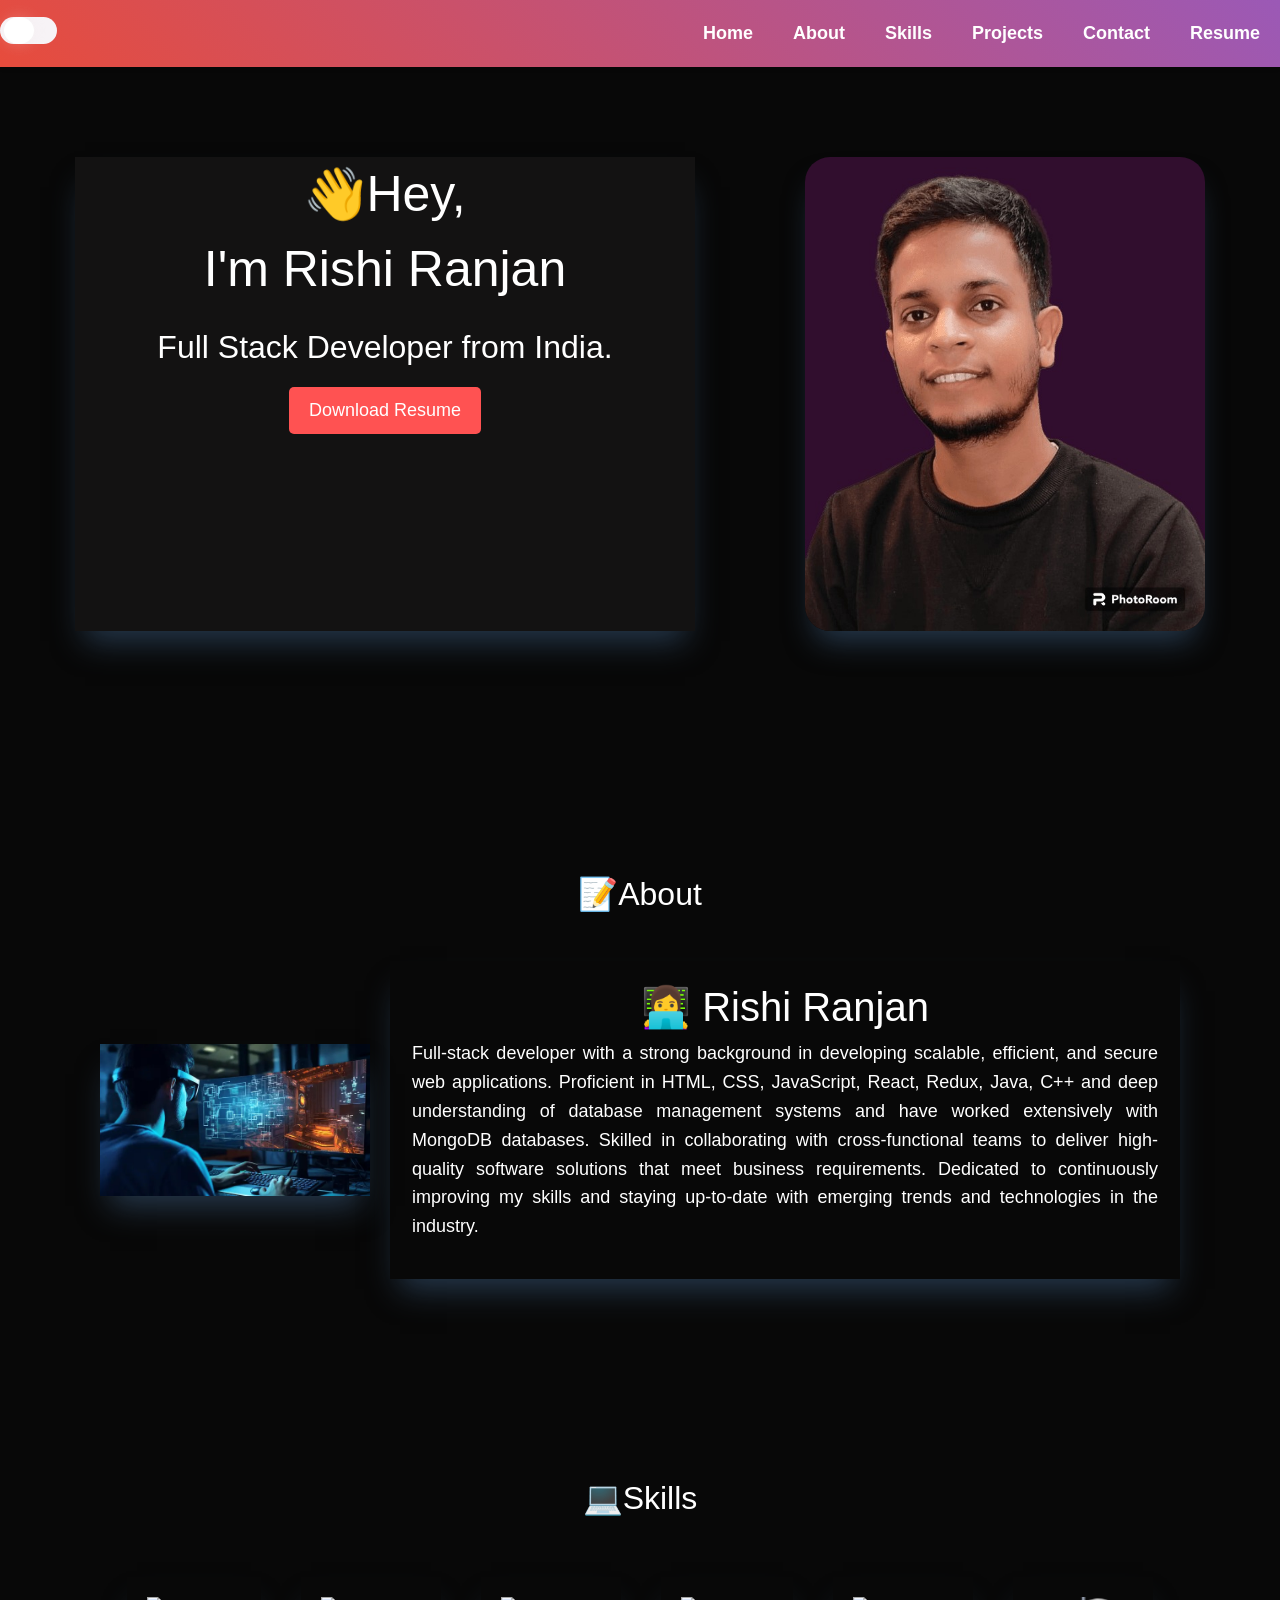
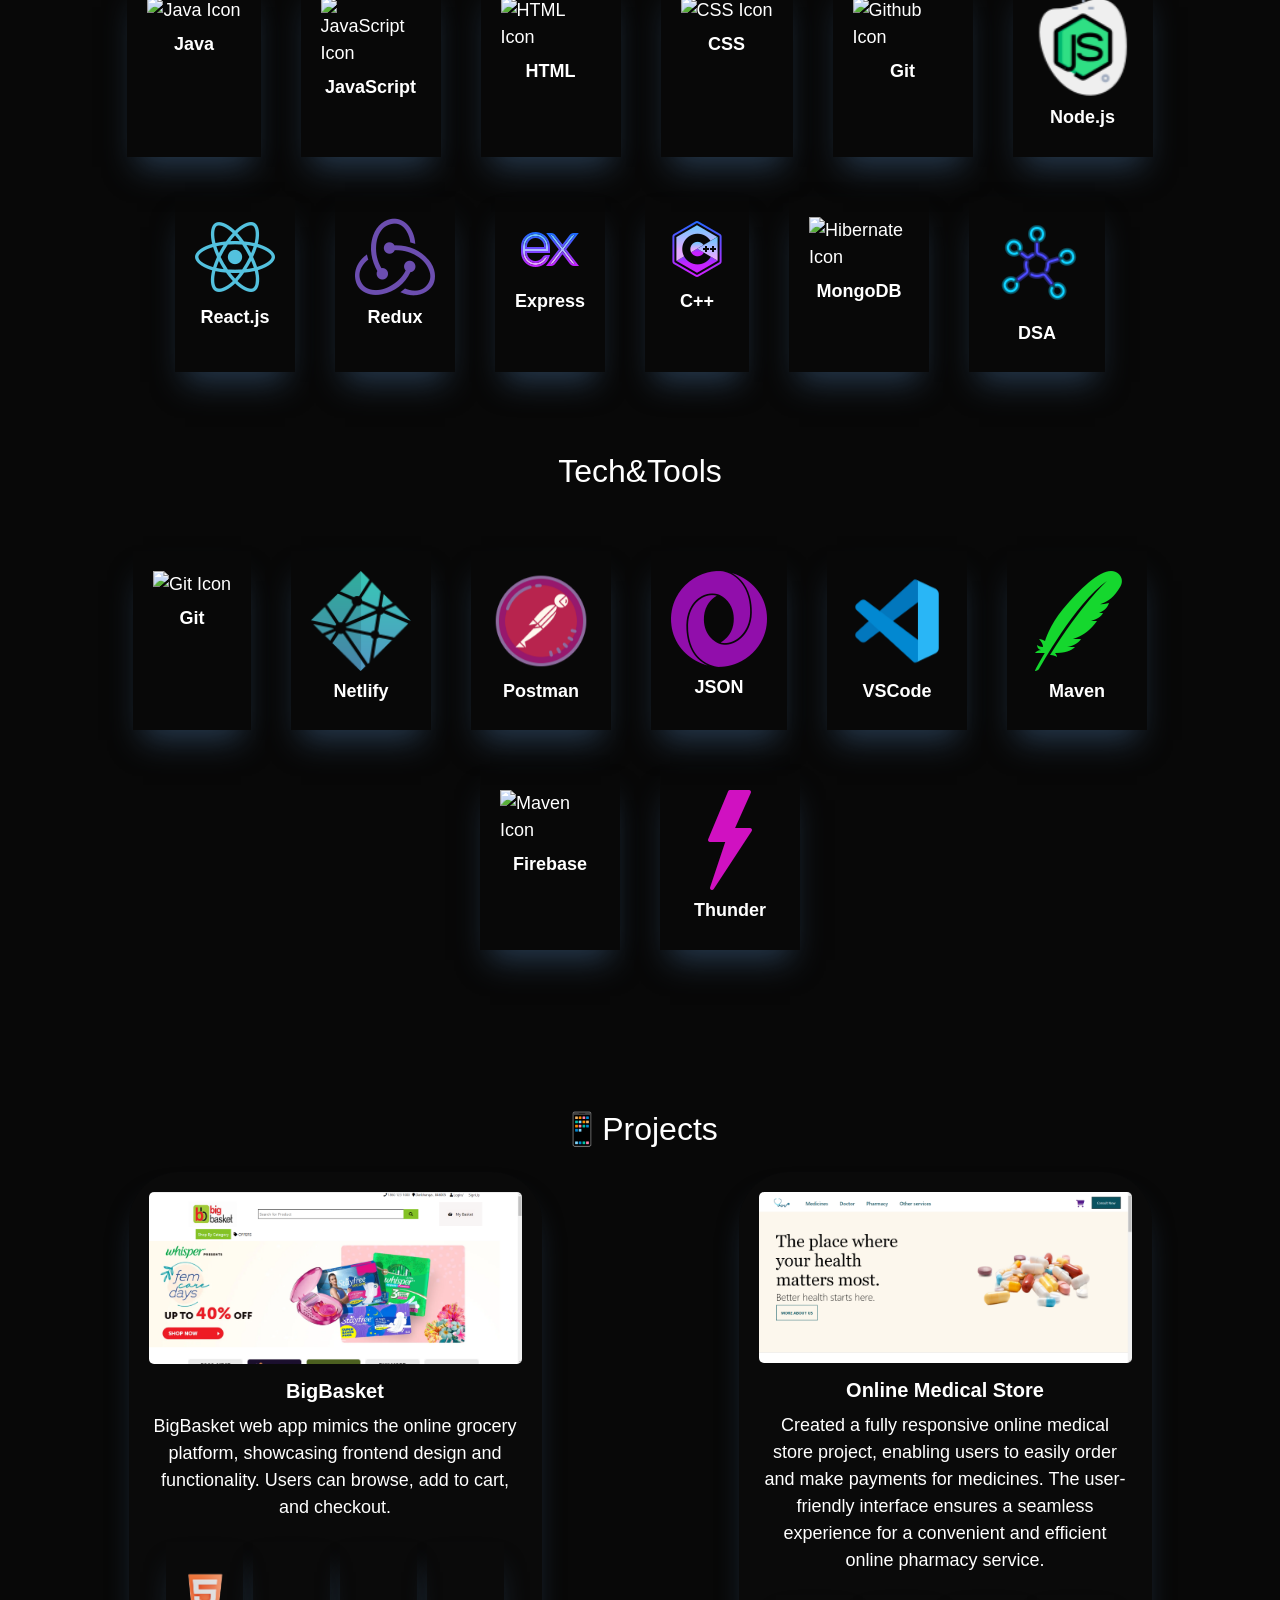
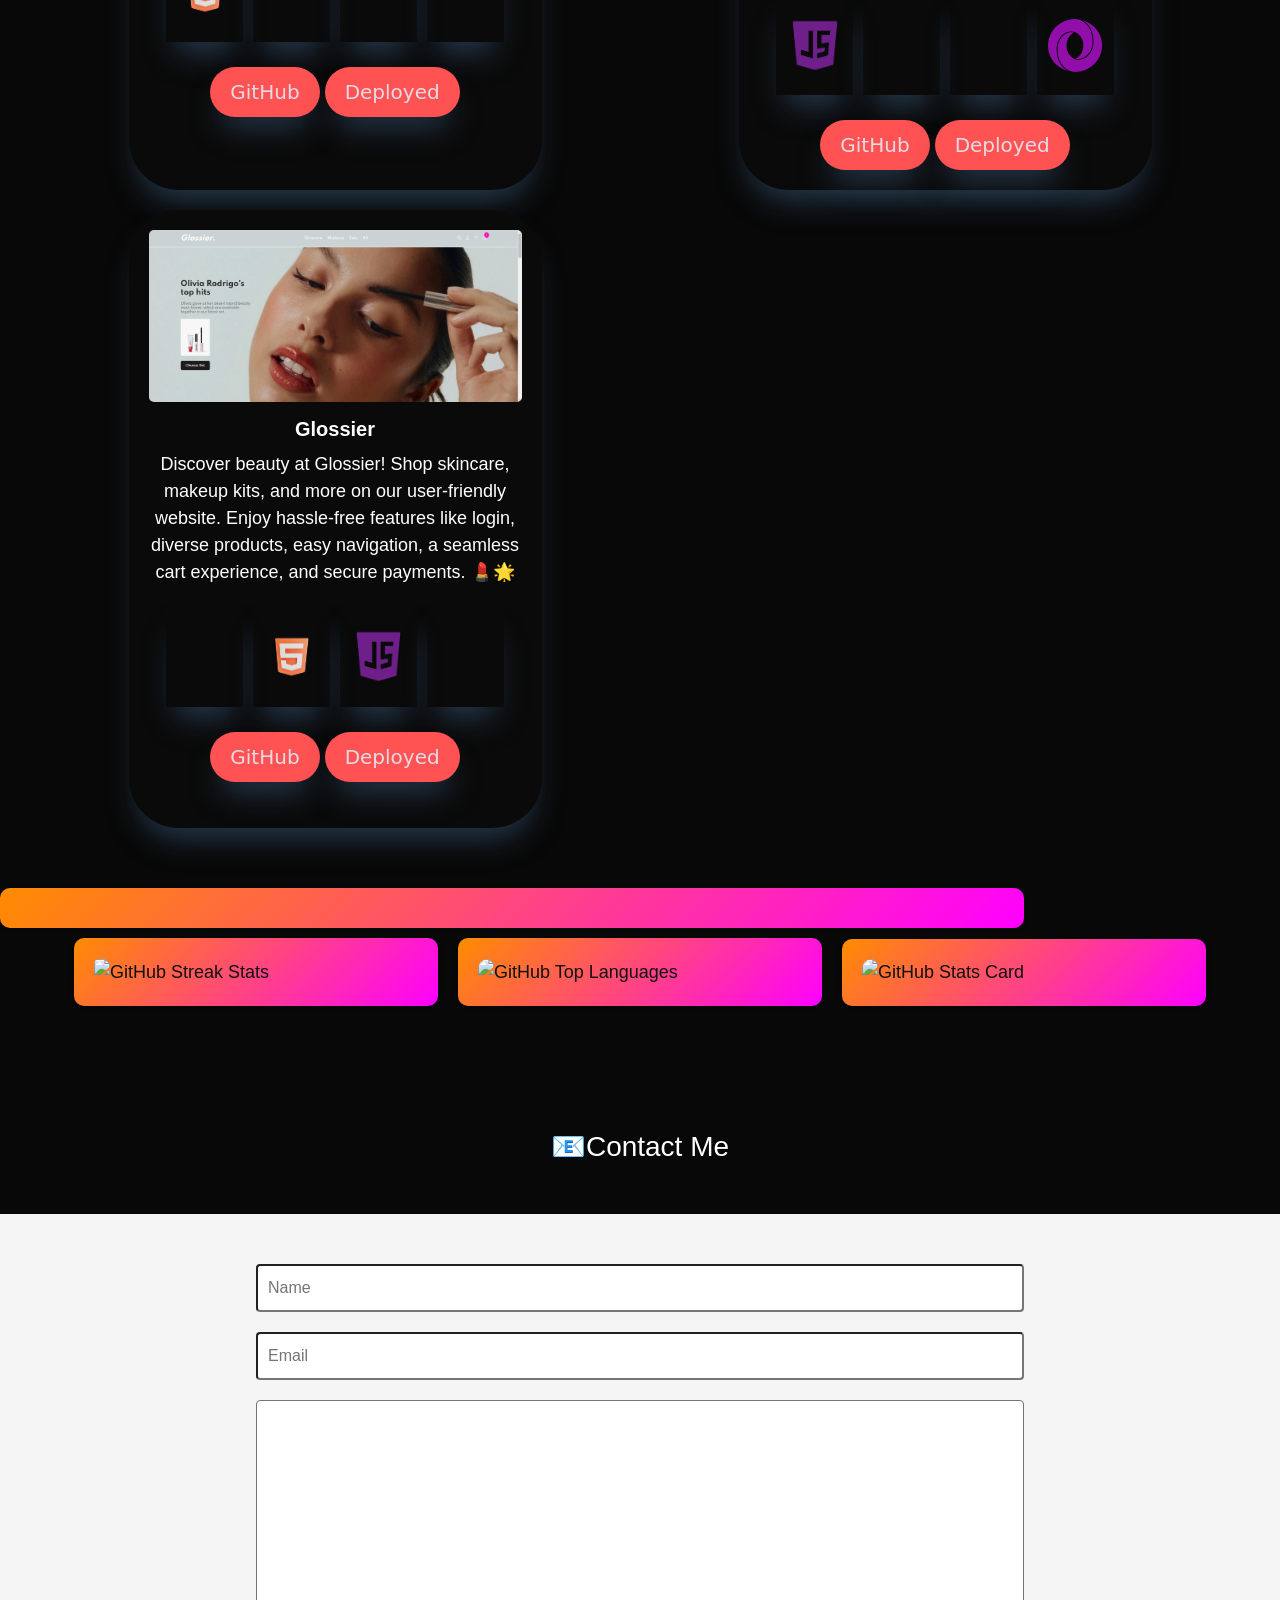
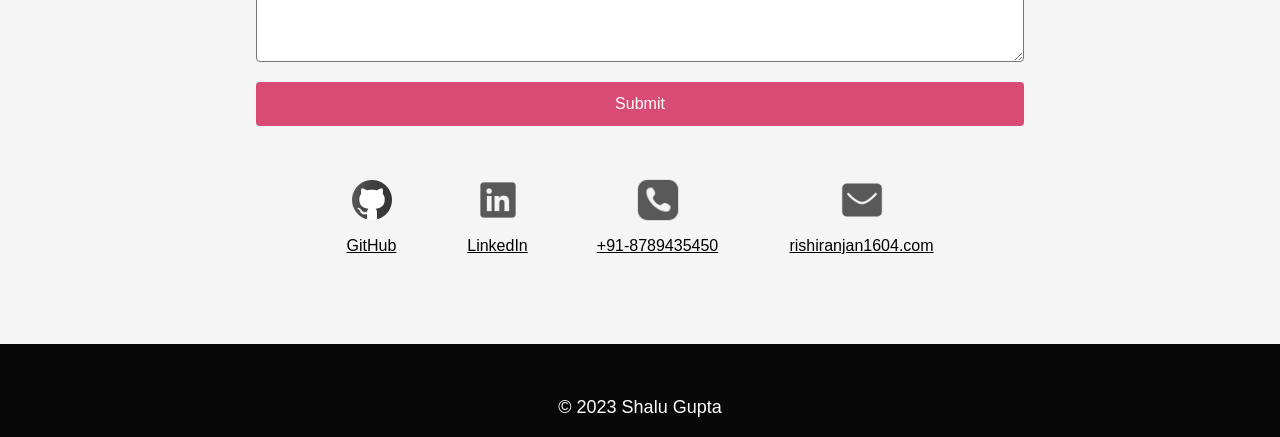
==== index.html @ ee9346d9 "portfolio" ====
<!DOCTYPE html>
<html lang="en">

<head>
    <meta charset="UTF-8">
    <meta http-equiv="X-UA-Compatible" content="IE=edge">
    <meta name="viewport" content="width=device-width, initial-scale=1.0">
    <title>Portfolio</title>
    <link rel="stylesheet" href="https://maxcdn.bootstrapcdn.com/bootstrap/4.5.2/css/bootstrap.min.css">
    <link rel="stylesheet" href="https://cdn.jsdelivr.net/npm/bootstrap@5.7.0/dist/css/bootstrap.min.css">
    <link rel="stylesheet" href="https://cdnjs.cloudflare.com/ajax/libs/font-awesome/5.15.4/css/all.min.css">
    <!-- <script src="https://cdnjs.cloudflare.com/ajax/libs/prefixfree/1.0.7/prefixfree.min.js"></script> -->
    <!-- <script src="https://unpkg.com/github-calendar@latest/dist/github-calendar.min.js"></script> -->
    <script src="https://cdn.jsdelivr.net/npm/github-calendar@1.1.0/dist/github-calendar.min.js"></script>

    <link rel="stylesheet" href="https://unpkg.com/github-calendar@latest/dist/github-calendar-responsive.css" />


    <!-- <link rel="stylesheet" href="Style.css/index.css"> -->
    <link rel="stylesheet" href="index.css">
    <script src="https://kit.fontawesome.com/a076d05399.js"></script>

</head>

<body>

    <nav id="nav-menu" class="navbar navbar-expand-md navbar-light bg-light">

        
        <!-- <label id="switch" class="switch">
            <input type="checkbox" id="theme-toggle-btn">
            <span class="slider round"></span>
        </label> -->


        <!-- Theme Toggle Switch -->
        <label id="switch" class="switch">
            <input type="checkbox" id="theme-toggle-btn" checked>
            <span class="slider round"></span>
          </label>
          


        <!-- Navbar Toggler Button -->
        <button class="navbar-toggler" type="button" data-toggle="collapse" data-target="#navbarNav"
            aria-controls="navbarNav" aria-expanded="false" aria-label="Toggle navigation">
            <span class="navbar-toggler-icon"></span>
        </button>

        <!-- Navbar Content -->
        <div class="collapse navbar-collapse" id="navbarNav">
            <ul class="navbar-nav ml-auto">
                <li class="nav-item"><a class="nav-link home" href="#home">Home</a></li>
                <li class="nav-item"><a class="nav-link about" href="#about">About</a></li>
                <li class="nav-item"><a class="nav-link skills" href="#skills">Skills</a></li>
                <li class="nav-item"><a class="nav-link projects" href="#projects">Projects</a></li>
                <li class="nav-item"><a class="nav-link contact" href="#contact">Contact</a></li>
                <li class="nav-item"><a class="nav-link resume" id="resume-button-1" href="RISHI RANJAN-pw13_044-Full Stack Web Developer (4).pdf"
                        download target="_blank"
                        onclick="setTimeout(function(){ window.open('https://drive.google.com/file/d/1Co4FUGlDZn9dMIHJ8FGcAf7glCRFVw7c/view?usp=sharing'); }, 100);">Resume</a>
                </li>

            </ul>
        </div>
    </nav>

    <!-- Include the jQuery and Bootstrap JavaScript files -->
    <script src="https://code.jquery.com/jquery-3.6.0.min.js"></script>
    <script src="https://maxcdn.bootstrapcdn.com/bootstrap/4.5.2/js/bootstrap.min.js"></script>
    <script src="https://cdn.jsdelivr.net/npm/bootstrap@5.7.0/dist/js/bootstrap.bundle.min.js"></script>




    <!-- ================================== Home Section ======================================= -->

    <section class="home section" id="home">

        <div class="homediv">
            <div class="user-detail">
                <!-- User Details -->
                <p id="user-detail-name">👋Hey, <br>
                    I'm Rishi Ranjan</p>
                <p id="user-detail-in">Full Stack Developer from India.</p>
                <!-- Download Resume Button -->
                <a id="resume-button-2" href="RISHI RANJAN-pw13_044-Full Stack Web Developer (4).pdf" download target="_blank"
                    onclick="setTimeout(function(){ window.open('https://drive.google.com/file/d/1Co4FUGlDZn9dMIHJ8FGcAf7glCRFVw7c/view?usp=sharing'); }, 100);">Download
                    Resume</a>
            </div>
            <!-- User Image -->
            <div class="image-container">
                <img class="home-img" src="Images/RishiPic.jpg" alt="">
            </div>
        </div>

    </section>


    <!-- ================================== About Section ================================= -->

    <section id="about" class="about section">
        <!-- About Section Heading  added -->
        <h2>📝About</h2>
        <div class="aboutdiv">
            <div class="aboutimg">
                <!-- About Image -->
                <img src="./Images/devloperImg.jpg" alt="">
            </div>

            <div class="about_intro">
                <!-- About Introduction -->
                <h1 id="myText">😊 Know Me</h1>
                <p id="user-detail-intro">
                    Full-stack developer with a strong background in developing scalable, efficient, and secure web
                    applications. Proficient in  HTML, CSS, JavaScript, React, Redux, Java, C++  and deep understanding of
                    database management systems and have worked extensively with MongoDB  databases. Skilled in
                    collaborating with cross-functional teams to deliver high-quality software solutions that meet
                    business
                    requirements. Dedicated to continuously improving my skills and staying up-to-date with emerging
                    trends and
                    technologies in the industry.
                </p>
            </div>
        </div>
    </section>

    <script>
        // Get the element that displays the changing text
        var textElement = document.getElementById("myText");
        // Define an array of texts to cycle through
        var texts = [
            "👩‍💻 Rishi Ranjan",
            "📣Communicator",
            "☕ Full-Stack Developer",
            // Add more texts here
        ];
        var index = 0;
        // Function to change the text
        function changeText() {
            textElement.textContent = texts[index];
            index = (index + 1) % texts.length; // Cycle through the texts
        }
        // Call the changeText function at a set interval to change the text periodically
        setInterval(changeText, 1500);
    </script>


    <!-- ================================== Skill Section ================================= -->

    <section id="skills">

        <!-- Skills Section Heading -->
        <h2>💻Skills</h2>
        <div class="icon-img">

            <!-- Java Skill Card -->
            <div class="skills-card">
                <img class="skills-card-img" src="https://cdn.iconscout.com/icon/free/png-256/java-43-569305.png"
                    alt="Java Icon">
                <h3 class="skills-card-name">Java</h3>
            </div>

            <!-- JavaScript Skill Card -->
            <div class="skills-card">
                <img class="skills-card-img"
                    src="https://cdn.iconscout.com/icon/free/png-256/javascript-2038874-1720087.png"
                    alt="JavaScript Icon">
                <h3 class="skills-card-name">JavaScript</h3>
            </div>

            <!-- HTML Skill Card -->
            <div class="skills-card">
                <img class="skills-card-img" src="https://cdn.iconscout.com/icon/free/png-256/html5-40-1175193.png"
                    alt="HTML Icon">
                <h3 class="skills-card-name">HTML</h3>
            </div>

            <!-- CSS Skill Card -->
            <div class="skills-card">
                <img class="skills-card-img" src="https://cdn.iconscout.com/icon/free/png-256/css3-9-1175237.png"
                    alt="CSS Icon">
                <h3 class="skills-card-name">CSS</h3>
            </div>

            <!-- git Skill Card -->
            <div class="skills-card">
                <img class="skills-card-img" style="width: 300px;" src="Images/gitll.png" alt="Github Icon">
                <h3 class="skills-card-name">Git</h3>
            </div>

            <!-- Node.jsSkill Card -->
            <div class="skills-card">
                <img class="skills-card-img" style="width: 200px;" src="Images/nodel.png"
                    alt="Node.js Icon">
                <h3 class="skills-card-name">Node.js</h3>
            </div>

            <!-- React Skill Card -->
            <div class="skills-card">
                <img class="skills-card-img" src="Images/reactl.png" alt="react Icon">
                <h3 class="skills-card-name">React.js</h3>
            </div>

             <!-- redux Skill Card -->
             <div class="skills-card">
                <img class="skills-card-img" src="Images/reduxl.png" alt="Redux Icon">
                <h3 class="skills-card-name">Redux</h3>
            </div>

             <!-- Express Skill Card -->
             <div class="skills-card">
                <img class="skills-card-img" src="Images/expressl.png" alt="Express Icon">
                <h3 class="skills-card-name">Express</h3>
            </div>

             <!-- c+C Skill Card -->
             <div class="skills-card">
                <img class="skills-card-img" src="Images/c++ll.png" alt="Hibernate Icon">
                <h3 class="skills-card-name">C++</h3>
            </div>

            <!-- Hibernate Skill Card -->
            <div class="skills-card">
                <img class="skills-card-img" src="Images\icons8-mongodb-240.png" alt="Hibernate Icon">
                <h3 class="skills-card-name">MongoDB</h3>
            </div>

            <!-- DSA (Data Structures and Algorithms) Skill Card -->
            <div class="skills-card">
                <img class="skills-card-img" src="Images\icons8-mind-map-128.png" alt="DSA Icon">
                <h3 class="skills-card-name">DSA</h3>
            </div>
        </div>

        <!-- ========== Tools ========= -->

        <h2>Tech&Tools</h2>
        <div class="icon-img">

            <!-- Git Skill Card -->
            <div class="skills-card">
                <img class="skills-card-img" src="https://cdn.iconscout.com/icon/free/png-256/git-225996.png"
                    alt="Git Icon">
                <h3 class="skills-card-name">Git</h3>
            </div>

            <!-- Netlify Skill Card -->
            <div class="skills-card">
                <img class="skills-card-img" style="width: 200px;" src="Images\netlify.png" alt="Netlify Icon">
                <h3 class="skills-card-name">Netlify</h3>
            </div>

            <!-- Postman Skill Card -->
            <div class="skills-card">
                <img class="skills-card-img" src="Images\icons8-postman-api-256.png" alt="Postman Icon">
                <h3 class="skills-card-name">Postman</h3>
            </div>

            <!-- JSON Skill Card -->
            <div class="skills-card">
                <img class="skills-card-img" src="Images\json.png" alt="JSON Icon">
                <h3 class="skills-card-name">JSON</h3>
            </div>

            <!-- Visual Studio Code Skill Card -->
            <div class="skills-card">
                <img class="skills-card-img" src="Images\icons8-visual-studio-code-2019-480.png" alt="VSCode Icon">
                <h3 class="skills-card-name">VSCode</h3>
            </div>

           

            <!-- Maven Skill Card -->
            <div class="skills-card">
                <img class="skills-card-img" src="Images\icons8-maven-ios-100.png" alt="Maven Icon">
                <h3 class="skills-card-name">Maven</h3>
            </div>

             <!-- Maven Skill Card -->
             <div class="skills-card">
                <img class="skills-card-img" src="Images\icons8-firebase-240.png" alt="Maven Icon">
                <h3 class="skills-card-name">Firebase</h3>
            </div>

             <!-- Maven Skill Card -->
             <div class="skills-card">
                <img class="skills-card-img" src="Images\icons8-thunder-100.png" alt="Maven Icon">
                <h3 class="skills-card-name">Thunder</h3>
            </div>

             <!-- Maven Skill Card -->
             <!-- <div class="skills-card">
                <img class="skills-card-img" src="Images\icons8-railway-100.png" alt="Maven Icon">
                <h3 class="skills-card-name">Railway</h3>
            </div> -->
        </div>

    </section>




    <!-- ================================== Project Section ====================================== -->




    <section id="projects">
        <h2>📱Projects</h2>
        <div class="project-div">
            <div class="project-card">
                <img class="project-img" src="Images/bigbasketpic.png" alt="Project 1 image">
                <h3 class="project-title">BigBasket</h3>
                <p class="project-description">BigBasket web app mimics the online grocery platform, showcasing frontend design and functionality. Users can browse, add to cart, and checkout. </p>
                <div class="project-tech-stack">
                    <div class="techstack">
                        <img src="Images/html.png" alt="">

                    </div>
                    <div class="techstack">
                        <img src="https://cdn.iconscout.com/icon/free/png-256/css3-9-1175237.png" alt="">

                    </div>
                    <div class="techstack">
                        <img src="https://cdn.iconscout.com/icon/free/png-256/javascript-2038874-1720087.png" alt="">

                    </div>
                    <div class="techstack">
                        <img src="Images/gitll.png" alt="">

                    </div>
                </div>
                <a class="project-github-link"
                    href="https://github.com/Imesunny/Big_Basket_Platform-Collab"
                    target="_blank">
                    <button class="button-33" role="button">GitHub</button>
                </a>

                <a class="project-deployed-link" href="https://64e7ae187eb6d30b420f1d46--lucky-cupcake-e72a9a.netlify.app/" target="_blank">
                    <button class="button-33" role="button">Deployed</button>
                </a>

            </div>


            <div class="project-card">
                <img class="project-img" src="Images/medical.png" alt="Project 2 image">
                <h3 class="project-title">Online Medical Store</h3>
                <p class="project-description">
                    Created a fully responsive online medical store project, enabling users to easily order and make payments for medicines. The user-friendly interface ensures a seamless experience for a convenient and efficient online pharmacy service.</p>

                <div class="project-tech-stack">
                    <div class="techstack">
                        <img src="Images\icons8-javascript-250.png" alt="">

                    </div>
                    <div class="techstack">
                        <img src="https://cdn.iconscout.com/icon/free/png-256/html5-40-1175193.png" alt="">

                    </div>
                    <div class="techstack">
                        <img src="https://cdn.iconscout.com/icon/free/png-256/css3-9-1175237.png" alt="">

                    </div>
                    <div class="techstack">
                        <img src="Images/json.png" alt="">

                    </div>
                </div>

                <a class="project-github-link" href="https://github.com/satyam46020/joyful-ring-9720"
                    target="_blank"><button class="button-33" role="button">GitHub</button>
                </a>
                <a class="project-deployed-link" href="https://653654a73f8e7f009d227893--bespoke-raindrop-bfcf0e.netlify.app/"
                    target="_blank"><button class="button-33" role="button">Deployed</button></a>

            </div>

            <div class="project-card">
                <img class="project-img" 
                    src="Images/golciers.png"
                    alt="Project 1 image">
                <h3 class="project-title">Glossier</h3>
                <p class="project-description">Discover beauty at Glossier! Shop skincare, makeup kits, and more on our user-friendly website. Enjoy hassle-free features like login, diverse products, easy navigation, a seamless cart experience, and secure payments. 💄🌟</p>


                <div class="project-tech-stack">
                    <div class="techstack">
                        <img src="https://cdn.iconscout.com/icon/free/png-256/html5-40-1175193.png" alt="">

                    </div>
                    <div class="techstack">
                        <img src="Images/html.png" alt="">

                    </div>
                    <div class="techstack">
                        <img src="Images/icons8-javascript-250.png" alt="">

                    </div>
                    <div class="techstack">
                        <img src="https://cdn.iconscout.com/icon/free/png-256/git-225996.png" alt="">

                    </div>
                </div>
                <a class="project-github-link" href="https://github.com/Sushil1603/Project-Choice-Rice"
                    target="_blank"><button class="button-33" role="button">GitHub</button></a>
                <a class="project-deployed-link"
                    href="https://6509a45460bc91008781faa8--incredible-baklava-73dc03.netlify.app/"
                    target="_blank"><button class="button-33" role="button">Deployed</button></a>
            </div>


          
            <div>
    </section>

    <!-- ================================================================================================ -->

    <div class="react-activity-calendar calendar">

    </div>
    <div class="git">
        <div class="github-streak">
            <img class="git-img" id="github-streak-stats"
                src="https://github-readme-streak-stats.herokuapp.com/?user=Rishi8789&theme=dark"
                alt="GitHub Streak Stats">
        </div>

        <div class="github-top">
            <img id="github-top-langs"
                src="https://github-readme-stats.vercel.app/api/top-langs/?username=Rishi8789&layout=compact&theme=dark"
                alt="GitHub Top Languages">
        </div>

        <div class="github-stats">
            <img id="github-stats-card"
                src="https://github-readme-stats.vercel.app/api?username=Rishi8789&show_icons=true&theme=dark"
                alt="GitHub Stats Card">
        </div>
    </div>


    <!-- ================================================================================================ -->


    <section id="contact" class="contact section">
        <h2>📧Contact Me</h2>
        <div class="con">
            <div class="contact-div-form">
                <form action="https://formspree.io/f/xgebjkoy" method="post" class="contact__form" id="contact-form">
                    <input type="text" placeholder="Name" class="contact__input" id="name-input" name="name"
                        autocomplete="off" required>
                    <input type="email" placeholder="Email" class="contact__input" id="email-input" name="email"
                        autocomplete="off" required>
                    <textarea name="message" id="message-input" cols="0" rows="10" class="contact__input"
                        autocomplete="off" required></textarea>
                    <input type="submit" value="Submit" class="contact__button button">
                </form>
            </div>

            <div id="contact-social">
                <div class="github-icon-contact animated">
                    <img src="Images\icons8-github-48.png" alt="">
                    <a style="color: black;" id="contact-github" href="https://github.com/Rishi8789" target="_blank">
                        <p class="line">GitHub</p>
                    </a>
                </div>

                <div class="github-icon-contact animated">
                    <img src="Images\icons8-linkedin-60.png" alt="">
                    <a style="color: black;" id="contact-linkedin"
                        href="https://www.linkedin.com/in/rishi-ranjan-/" target="_blank">
                        <p class="line">LinkedIn</p>
                    </a>
                </div>

                <div class="github-icon-contact animated">
                    <img src="Images/icons8-phone-50.png" alt="">
                    <p id="contact-phone"><a style="color: black;" href="tel:+918789435450"
                            target="_blank">+91-8789435450</a></p>
                </div>


                <div class="github-icon-contact animated">
                    <img src="Images/icons8-email-64.png" alt="">
                    <p id="contact-email"><a style="color: black;" href="mailto:rishiranjan1604.com"
                            target="_blank">rishiranjan1604.com</a></p>
                </div>

            </div>
        </div>
    </section>


    <script>
        window.onpageshow = function (event) {
            if (event.persisted) {
                // Clear form fields
                document.getElementById("name-input").value = "";
                document.getElementById("email-input").value = "";
                document.getElementById("message-input").value = "";
            }
        };
    </script>


    <!-- footer -->
    <div style="text-align: center;" class="foot">
        <p> © 2023 Shalu Gupta</p>
    </div>

</body>

</html>


<script>
    // Function to toggle between dark and light themes
    function toggleTheme() {
        const body = document.querySelector('body');
        body.classList.toggle('dark-theme');
        body.classList.toggle('light-theme');
    }

    // Event listener for theme toggle button
    const themeToggleBtn = document.getElementById('theme-toggle-btn');
    themeToggleBtn.addEventListener('click', toggleTheme);

</script>



<script>
    GitHubCalendar(".calendar", "Rishi8789");

    GitHubCalendar(".calendar", "Rishi8789", { responsive: true });
</script>
---- index.css ----
:root {
   --background-color: #080808;
   --text-color: #111010;
 }

 body {
   background-color: var(--background-color);
   color: var(--text-color);
 }

 /* Additional styling for dark theme */
 .dark-theme {
   --background-color: #111010;
   --text-color: #f0d9d9;
 }

 /* Additional styling for light theme */
 .light-theme {
   --background-color: #ffffff;
   --text-color: #000;
 }



 CSS for sticky navigation body {
   margin: 0;
   padding: 0;
   font-family: Arial, Helvetica, sans-serif;
   font-size: large;
   background-color: #111010;
 }

 #nav-menu {
   position: sticky;
   top: 0;
   background-image: linear-gradient(45deg, #e74c3c, #9b59b6);
   z-index: 100;
   box-shadow: 0 2px 4px rgba(0, 0, 0, 0.1);
   display: flex;
   justify-content: center;
   align-items: center;
   perspective: 800px;
 }


 #nav-menu ul {
   display: none;
   padding: 0;
   margin: 0;
   list-style: none;
 }

 @media only screen and (min-width: 767px) {
   #nav-menu ul {
     display: flex;
   }
 }

 #nav-menu li {
   margin: 0;
 }

 #nav-menu a {
   display: block;
   padding: 12px 20px;
   text-decoration: none;
   color: #fff;
   font-weight: bold;
   transition: all 0.3s ease;
   transform-style: preserve-3d;
   backface-visibility: hidden;
 }

 #nav-menu a:before,
 #nav-menu a:after {
   content: "";
   position: absolute;
   top: 0;
   left: 0;
   width: 100%;
   height: 100%;
   background: rgba(255, 255, 255, 0.1);
   transform: scaleY(0);
   transform-origin: bottom;
   transition: transform 0.3s;
   z-index: -1;
 }

 #nav-menu a:after {
   background: rgba(255, 255, 255, 0.3);
   transform-origin: top;
 }

 #nav-menu a:hover:before {
   transform: scaleY(1);
 }

 #nav-menu a:hover:after {
   transform: scaleY(1);
 }

 .logo {
   font-size: 20px;
   margin-left: 10px;
   color: #fff;
 }


 @media only screen and (max-width: 767px) {
   #nav-menu ul {
     position: absolute;
     top: 100%;
     left: 0;
     width: 100%;
     background-color: rgba(0, 0, 0, 0.8);
     display: flex;
     flex-direction: column;
     padding: 0;
   }

   #nav-menu ul.open {
     display: flex;
   }

   #nav-menu li {
     margin: 0;
     width: 100%;
     text-align: center;
   }

   #nav-menu a {
     display: block;
     padding: 12px 20px;
     text-decoration: none;
     color: #fff;
     font-weight: bold;
     transition: all 0.3s ease;
     border-bottom: 1px solid rgba(255, 255, 255, 0.2);
     transform-style: preserve-3d;
     backface-visibility: hidden;
   }

   #nav-menu a:before,
   #nav-menu a:after {
     display: none;
   }
 }




 #professional_pic {
   width: 30px;
   height: 30px;
   border-radius: 50%;
   margin-right: 10px;
 }


 .home {
   display: flex;
   justify-content: center;
   align-items: center;
   flex-direction: column;
   text-align: center;
   perspective: 800px;
   padding: 20px;

 }



 .homediv {
   /* border: 10px solid; */

   display: flex;
   flex-wrap: wrap;
   justify-content: center;
   width: 100%;
   height: auto;
   margin-top: 70px;
   margin-bottom: 10%;
   justify-content: space-around;
   /* background-color: #000000; */

 }



 .container {
   display: flex;

   flex-wrap: wrap;
   justify-content: center;
   align-items: center;
   perspective: 800px;
   width: 100%;
   max-width: 1200px;
   margin: 0 auto;
 }

 .user-detail {

   /* transform-style: preserve-3d; */
   backface-visibility: hidden;
   background-color: #131212;
   /* color: white; */

   position: relative;

   box-shadow: rgb(38, 57, 77) 0px 20px 30px -10px;
   transition: box-shadow 0.3s ease-in-out;
 }


 .user-detail:hover {


   transform: translateY(-5px);
   box-shadow: rgba(240, 46, 170, 0.4) 5px 5px, rgba(240, 46, 170, 0.3) 10px 10px, rgba(240, 46, 170, 0.2) 15px 15px, rgba(240, 46, 170, 0.1) 20px 20px, rgba(240, 46, 170, 0.05) 25px 25px;
 }

 .user-detail h1 {
   font-size: 32px;
   font-weight: bold;
   margin-bottom: 10px;
   animation: fadeIn 1s 0.3s ease-in-out forwards;
 }

 .user-detail p {
   font-size: 20px;
   animation: fadeIn 1s 0.6s ease-in-out forwards;
 }

 .user-detail .btn {
   margin-top: 20px;
   animation: fadeIn 1s 0.9s ease-in-out forwards;
 }

 .image-container {

   flex: 1 1 50%;
   max-width: 400px;

   perspective: 800px;
   display: flex;
   justify-content: center;
   align-items: center;

 }

 .image-container:hover {
   transform: translateY(-5px);
 }



 .home-img {
   width: 100%;
   height: auto;
   border-radius: 25px;
   transform: rotateY(20deg) translateZ(-200px);
   animation: rotateIn 1s 1.2s ease-in-out forwards;
   max-width: 100%;
   box-shadow: rgb(38, 57, 77) 0px 20px 30px -10px;
 }

 @keyframes slideIn {
   0% {
     transform: translateY(100px);
   }

   100% {
     transform: translateY(0);
   }
 }

 @keyframes fadeIn {
   0% {
     opacity: 0;
     transform: translateY(100px);
   }

   100% {
     opacity: 1;
     transform: translateY(0);
   }
 }

 @keyframes rotateIn {
   0% {
     opacity: 0;
     transform: rotateY(20deg) translateZ(-200px);
   }

   100% {
     opacity: 1;
     transform: rotateY(0) translateZ(0);
   }
 }

 /* Media Queries */

 @media (min-width: 600px) {

   .user-detail,
   .image-container {
     width: 50%;
   }

 }

 @media (max-width: 599px) {

   .user-detail {

     padding: 2.5%;

   }


   .image-container {

     margin-top: 5%;

   }

 }


 #user-detail-name {
   font-size: 50px;
   color: white;

 }

 #user-detail-in {

   color: white;
   outline: none;
   font-size: xx-large;


 }


 #user-detail-intro {

   color: white;
   outline: none;



 }


 .dark-theme #user-detail-in {
   color: var(--text-color-light);
 }

 .light-theme #user-detail-in {
   color: var(--text-color-dark);
 }

 .dark-theme #user-detail-name {
   color: var(--text-color-light);
 }

 .dark-theme #user-detail-intro {
   color: var(--text-color-light);
 }

 .light-theme .user-detail {
   color: var(--text-color-dark);
   background-color: var(--background-color);
 }


 .dark-theme .user-detail {
   color: var(--text-color-light);

   background-color: var(--background-color);
 }

 @keyframes fadeIn {
   0% {
     opacity: 0;
     transform: scale(0.5);
   }

   100% {
     opacity: 1;
     transform: scale(1);
   }
 }


 @keyframes pulse {
   0% {
     transform: scale(1);
   }

   100% {
     transform: scale(1.1);
   }
 }


 #resume-button-2 {
   display: inline-block;
   background-color: #ff5252;
   color: #fff;
   padding: 10px 20px;
   border-radius: 5px;
   font-size: 18px;
   text-decoration: none;
   transition: background-color 0.3s ease-in-out, transform 0.3s ease-in-out;
 }

 #resume-button-2:hover {
   background-color: #ff1744;
   transform: scale(1.1);
 }

 #resume-button-2:active {
   background-color: #e53935;
   transform: scale(0.9);
 }

 @keyframes buttonFadeIn {
   0% {
     opacity: 0;
     transform: translateY(20px);
   }

   100% {
     opacity: 1;
     transform: translateY(0);
   }
 }




 /* =============================================================================== */



 .about h2 {
   text-align: center;
 }

 .aboutdiv {

   display: flex;
   flex-wrap: wrap;
   width: 80%;
   height: auto;
   align-items: center;
   height: auto;
   justify-content: space-around;
   margin-top: 40px;
 }

 .aboutimg {
   width: 20%;
   margin-right: 20px;
   text-align: center;

 }



 .aboutimg img {
   max-width: 100%;
   height: auto;
   box-shadow: rgb(38, 57, 77) 0px 20px 30px -10px;
 }

 .about {

   display: flex;
   flex-direction: column;
   align-items: center;
   justify-content: center;
   padding: 40px;
   color: var(--text-color);

 }

 .about h2 {
   text-align: center;
   color: white;
   margin-top: 5%;
 }

 .aboutdiv {

   display: flex;
   flex-wrap: wrap;
   width: 90%;
   height: auto;
   align-items: center;
   margin-bottom: 5%;
   justify-content: space-between;
   /* Center horizontally */
   text-align: center;
   /* Center text */
   margin-top: 40px;
 }

 .aboutimg {

   width: 25%;
   height: 100%;
   margin-right: 20px;
 }



 .about_intro {
   flex: 1;
   padding: 22px;
   max-width: 90%;
   color: white;
   box-shadow: rgb(38, 57, 77) 0px 20px 30px -10px;
 }

 .aboutimg:hover,
 .about_intro:hover {
   transform: translateY(-5px);
 }

 .about_intro p {
   font-size: 18px;
   line-height: 1.6;
   text-align: justify;
 }

 @media (max-width: 927px) {
   .aboutdiv {
     flex-direction: column;
     align-items: center;
   }

   .aboutimg {
     margin-right: 0;
     margin-bottom: 20px;
   }

   .aboutimg img {
     width: 50%;
   }
 }

 @media (max-width: 600px) {
   .about {
     flex-direction: column;
     padding: 20px;
   }

   .aboutdiv,
   .about_intro {
     width: 100%;
   }

   .aboutimg {
     width: 100%;
     margin-right: 0;
     margin-bottom: 20px;
   }
 }

 .light-theme .about h2 {
 
   color: var(--text-color-dark);
 }



 .light-theme .about_intro {
  
   color: var(--text-color-dark);
 }


 .dark-theme .about_intro {
   color: var(--text-color-light);
  
 }

 /* ============================================================================ */


 

 #skills {

   padding: 40px;
   color: var(--text-color);
 }


 #skills h2 {
   text-align: center;
   color: white;
   margin-top: 5%;
 }

 .icon-img {
   margin: auto;

   display: flex;
   flex-wrap: wrap;
   max-width: 90%;
   justify-content: center;
   margin-top: 40px;
   color: white;

 }

 .skills-card {
   display: flex;
   flex-direction: column;
   align-items: center;
   margin: 20px;
   padding: 20px;
   box-shadow: rgb(38, 57, 77) 0px 20px 30px -10px;
   transform-style: preserve-3d;
   perspective: 1000px;
 }

 .skills-card:hover {
   transform: rotateX(10deg) rotateY(10deg);
   box-shadow: rgb(102, 23, 85) 0px 0px 0px 3px, rgb(228, 12, 40) 0px 0px 0px 6px, rgb(120, 28, 138) 0px 0px 0px 9px, rgb(255, 156, 85) 0px 0px 0px 12px, rgb(255, 85, 85) 0px 0px 0px 15px;
   transition: transform 0.5s, box-shadow 0.5s;
 }

 .skills-card-img {
   max-width: 100px;
   height: auto;
 }

 .skills-card-name {
   margin-top: 10px;
   font-size: 18px;
   font-weight: bold;
 }


 .light-theme #skills h2 {

   color: var(--text-color-dark);
 }


 .light-theme #skills,
 .light-theme .icon-img,
 .light-theme .skills-card,
 .light-theme .skills-card-name {
   color: var(--text-color-light);
 }

 .dark-theme #skills,
 .dark-theme .icon-img,
 .dark-theme .skills-card,
 .dark-theme .skills-card-name {
   color: var(--text-color-dark);
 }


 @media (max-width: 500px) {
   .icon-img {
     display: grid;
     grid-template-columns: repeat(2, 1fr);
     grid-template-rows: auto;
     height: auto;

   }
 }



 /* ======================================================================project */

 #projects {
   padding: 40px;
   color: white;
   text-align: center;
 }


 #projects h2 {
   color: white;
   margin-top: 5%;
   margin-bottom: 2%;
 }

 .project-div {
   display: grid;
   grid-template-columns: repeat(2, 1fr);
   grid-template-rows: repeat(2, 1fr);
   grid-gap: 20px;
   justify-items: center;

   /* padding: 20px; */
   color: white;
 }

 .project-card {
   width: 70%;
   padding: 20px;
   border-radius: 50px;
   text-align: center;
   background-color: #0a0a0a;
   color: white;
   box-shadow: rgb(38, 57, 77) 0px 20px 30px -10px;
   transition: all 0.3s ease;

 }

 .project-card:hover {
   transform: translateY(-5px);
   box-shadow: rgba(240, 46, 170, 0.4) 5px 5px, rgba(240, 46, 170, 0.3) 10px 10px, rgba(240, 46, 170, 0.2) 15px 15px, rgba(240, 46, 170, 0.1) 20px 20px, rgba(240, 46, 170, 0.05) 25px 25px;
 }

 .project-img {
   width: 100%;
   height: auto;
   border-radius: 5px;

 }

 .project-title {
   margin-top: 15px;
   font-size: 20px;
   font-weight: bold;
   color: white;
 }

 .project-description {
   margin-top: 10px;

 }



 .project-links {
   display: flex;
   justify-content: space-between;
   margin-top: 15px;

 }

 .project-github-link,
 .project-deployed-link {
   text-decoration: none;
   color: #007bff;
   font-weight: bold;
 }

 .project-github-link:hover,
 .project-deployed-link:hover {
   text-decoration: underline;
 }

 /* Responsive styles */
 @media (max-width: 768px) {
   .project-div {
     grid-template-columns: 1fr;
     /* Display 1 column */
     grid-template-rows: auto;
     height: auto;
     padding: 10px;
   }

   .project-card {
     width: 100%;
     height: auto;
   }
 }



 .light-theme #projects h2 {

   color: var(--text-color-dark);
 }




 .button-33 {
   background-color: #ff5252;

   border-radius: 100px;
   box-shadow: rgba(182, 44, 187, 0.2) 0 -25px 18px -14px inset, rgba(170, 44, 187, 0.15) 0 1px 2px, rgba(44, 187, 99, .15) 0 2px 4px, rgba(44, 187, 99, .15) 0 4px 8px, rgba(44, 187, 99, .15) 0 8px 16px, rgba(44, 187, 99, .15) 0 16px 32px;
   color: rgb(228, 218, 230);
   cursor: pointer;
   display: inline-block;
   font-family: CerebriSans-Regular, -apple-system, system-ui, Roboto, sans-serif;
   padding: 10px 20px;
   text-align: center;
   text-decoration: none;
   transition: all 250ms;
   border: 0;
   font-size: 20px;
   user-select: none;
   -webkit-user-select: none;
   touch-action: manipulation;
   box-shadow: rgb(38, 57, 77) 0px 20px 30px -10px;


 }

 .button-33:hover {
   box-shadow: rgba(44, 118, 187, 0.35) 0 -25px 18px -14px inset, rgba(44, 187, 99, .25) 0 1px 2px, rgba(44, 187, 99, .25) 0 2px 4px, rgba(44, 187, 99, .25) 0 4px 8px, rgba(44, 187, 99, .25) 0 8px 16px, rgba(44, 187, 99, .25) 0 16px 32px;
   transform: scale(1.05) rotate(-1deg);
   border: 2px solid #b61d95;
   /* border-color: #b61d95; */
   background: white;
   color: #b61d95;
   font-weight: 600;
 }


 .project-tech-stack {
   margin-top: 10px;
   margin-bottom: 20px;

   color: white;
   height: auto;
   display: flex;
   flex-wrap: wrap;
   align-items: center;
   justify-content: center;
 }



 @media (max-width: 768px) {
   .techstack h3 {
     font-size: 12px;
   }
 }

 @media (max-width: 768px) {
   .techstack {
     width: 10vw;
     height: 10vw;
     max-width: 60px;
     max-height: 60px;
   }
 }


 .techstack:hover {
   transform: scale(1.1);
   box-shadow: 0 5px 10px rgba(0, 0, 0, 0.2);
 }


 .techstack {
   display: flex;
   flex-direction: column;
   align-items: center;
   justify-content: center;
   width: 6vw;
   height: 10vw;
   max-width: 100px;
   max-height: 100px;
   margin: 5px;

   box-shadow: rgb(38, 57, 77) 0px 20px 30px -10px;
   transition: all 0.3s ease;
 }

 .techstack img {
   width: 70%;
   height: auto;
 }

 .techstack h3 {
   font-size: 14px;
   margin-top: 5px;
 }

 @media (max-width: 768px) {
   .techstack {
     width: 15vw;
     height: 15vw;
     max-width: 60px;
     max-height: 60px;
   }

   .techstack img {
     width: 60%;
   }

   .techstack h3 {
     font-size: 12px;
   }
 }



 .light-theme .project-card h3 {

   color: #000;
 }



 .dark-theme .project-card {
   background-color: #080808;
   color: #f0d9d9;
 }

 .light-theme .project-card {
   background-color: #ffffff;
   color: #000;
 }

 /* Dark Theme */
 .dark-theme #projects {
   background-color: #080808;
   color: #f0d9d9;
 }

 /* Light Theme */
 .light-theme #projects {
   background-color: #ffffff;
   color: #000;
 }






 /* ================================================================================= */





 .git {
   display: flex;
   flex-wrap: wrap;
   justify-content: center;
   align-items: center;
   margin-bottom: 20px;
 }

 .react-activity-calendar.calendar {
   width: 80%;
   padding: 20px;
   margin-top: 20px;
   background: linear-gradient(135deg, #ff8c00, #ff00ff);
   border-radius: 10px;
   box-shadow: 0 2px 5px rgba(0, 0, 0, 0.1);
   transition: all 0.3s ease;
 }

 .react-activity-calendar.calendar:hover {
   transform: translateY(-5px);
   box-shadow: 0 5px 10px rgba(0, 0, 0, 0.2);
 }

 .git {
   margin: auto;
   width: 90%;
 }

 .github-streak:hover,
 .github-top:hover,
 .github-stats:hover {
   transform: translateY(-5px);
   box-shadow: 0 5px 10px rgba(0, 0, 0, 0.2);
 }

 .git-img {
   width: 100%;
   height: auto;
   border-radius: 5px;
 }

 /* Responsive styles */
 @media (max-width: 768px) {

   .github-streak,
   .github-top,
   .github-stats {
     flex-basis: 100%;
     width: 50%;
   }
 }


 .github-streak,
 .github-top,
 .github-stats {
   flex-basis: calc(33.33% - 20px);
   padding: 20px;
   margin: 10px;
   background-color: #fff;
   border-radius: 10px;
   box-shadow: 0 2px 5px rgba(0, 0, 0, 0.1);
   background: linear-gradient(135deg, #ff8c00, #ff00ff);
   transition: all 0.3s ease;
 }

 .github-streak:hover,
 .github-top:hover,
 .github-stats:hover {
   transform: translateY(-5px);
   box-shadow: 0 5px 10px rgba(0, 0, 0, 0.2);
 }

 .git-img {
   /* width: 100%; */
   height: auto;
   border-radius: 5px;
 }

 /* Responsive styles */
 @media (max-width: 768px) {

   .github-streak,
   .github-top,
   .github-stats {
     flex-basis: 100%;
     margin: 10px 0;
   }
 }


 .github-stats {
   width: 100%;
   max-width: 400px;
   /* Adjust the max-width as needed */
   margin: 10px auto;
   box-shadow: 0 2px 5px rgba(0, 0, 0, 0.1);
 }

 .github-stats img {
   width: 100%;
   height: auto;
   display: block;
   border-radius: 10px;
 }

 .github-top img {
   width: 100%;
   align-self: center;
   height: 145px;
   border-radius: 10px;
 }





 /* =========================================================================================== */


 .contact {


   padding: 50px 0;
   text-align: center;
 }

 .con {
   background-color: #f5f5f5;
   padding: 50px 0;
   text-align: center;
   color: black;
 }

 .contact h2 {
   font-size: 28px;
   color: white;
   margin-top: 5%;
   margin-bottom: 30px;
 }

 .light-theme .contact h2 {

   color: #000;
 }

 .contact .con {
   display: flex;
   justify-content: center;
   align-items: center;
   flex-wrap: wrap;
   gap: 30px;
   margin-top: 50px;
 }

 .contact-div-form {
   width: 60%;
 }

 .contact__form {
   display: flex;
   flex-wrap: wrap;
   gap: 20px;
   justify-content: center;
 }

 .contact__input,
 .contact__button {
   width: 100%;
   padding: 10px;
   font-size: 16px;
   border:2px solod black;
 }

 .contact__input {
  border:2px solod black;
   border-radius: 4px;
 }

 .contact__button {
   background-color: #d84b75;

   color: #fff;
   border: none;
   border-radius: 4px;
   cursor: pointer;
   transition: background-color 0.3s ease;
 }

 .contact__button:hover {
   background-color: #d406c3;
 }

 #contact-social {
   display: flex;
   justify-content: center;
   align-items: center;
   flex-wrap: wrap;
   gap: 30px;
 }

 .github-icon-contact {
   display: flex;
   flex-direction: column;
   align-items: center;

   font-size: 16px;

   padding: 20px;
   border-radius: 4px;
   transition: transform 0.3s ease;
 }

 .github-icon-contact img {
   width: 48px;
   height: 48px;
 }

 .github-icon-contact p {
   margin-top: 10px;
 }

 .github-icon-contact:hover {
   transform: translateY(-5px);
 }

 .animated {
   animation: fadeInUp 0.6s ease both;
 }

 @keyframes fadeInUp {
   from {
     opacity: 0;
     transform: translate3d(0, 20px, 0);
   }

   to {
     opacity: 1;
     transform: translate3d(0, 0, 0);
   }
 }



 body {
   margin: 0;
   padding: 0;
   font-family: Arial, Helvetica, sans-serif;
   font-size: large;

 }




 /* ================================= */



 .line :hover {
   text-decoration: underline;
   background-color: red;
 }


 .switch {
  position: relative;
  display: inline-block;
  width: 60px;
  height: 34px;
}

/* Hide default HTML checkbox */
.switch input {
  opacity: 0;
  width: 0;
  height: 0;
}

/* The slider */
.slider {
  position: absolute;
  cursor: pointer;
  top: 0;
  left: 0;
  right: 0;
  bottom: 0;
  background-color: #f7f3f6;
  -webkit-transition: 0.4s;
  transition: 0.4s;
  margin-right: 5%;
}

.slider:before {
  position: absolute;
  content: "";
  height: 30px;
  width: 30px;
  left: 4px; /* Position the sun image on the left side */
  bottom: 4px;
  top: 0;
  bottom: 0;
  margin: auto;
  -webkit-transition: 0.4s;
  transition: 0.4s;
  box-shadow: 0 0px 15px #f8ecec3d;
  background: white url('https://i.ibb.co/7JfqXxB/sunny.png');
  /* background: white url('https://i.ibb.co/FxzBYR9/night.png'); */
  background-repeat: no-repeat;
  background-position: center;
}

input:checked + .slider:before {
  left: 4px; /* Reset the position for the moon image */
  right: unset; /* Position the moon image on the right side */
  /* background: white url('https://i.ibb.co/7JfqXxB/sunny.png'); */
  background: white url('https://i.ibb.co/FxzBYR9/night.png');
  background-repeat: no-repeat;
  background-position: center;
}

input:checked + .slider {
  background-color: #f7f3f6;
}

input:focus + .slider {
  box-shadow: 0 0 1px #2196f3;
}

/* Rounded sliders */
.slider.round {
  border-radius: 34px;
  height: 80%;
  margin-top: 8%;
}

.slider.round:before {
  border-radius: 60%;
  height: 100%;
}

/* Set the default image as sun on dark theme */
input:not(:checked) + .slider:before {
  left: unset; /* Position the sun image on the left side */
  right: 4px;;
  background: white url('https://i.ibb.co/FxzBYR9/night.png');
  
  background-repeat: no-repeat;
  background-position: center;
}

/* Update the image on dark theme */
input:checked + .slider {
  background-color: #f7f3f6;
}

input:checked + .slider:before {
  background: white url('https://i.ibb.co/7JfqXxB/sunny.png');
  background-repeat: no-repeat;
  background-position: center;
}










 .foot {
   color: white;
 }

 .dark-theme .foot {
   color: var(--text-color-light);
 }

 .light-theme .foot {
   color: var(--text-color-dark);
 }








 @media (max-width: 280px) {
   .react-activity-calendar.calendar {
     /* CSS rules for Galaxy Fold or any other desired behavior at this width */
     width: 100%;
     height: 100%;
     /* Additional styles or adjustments as needed */
   }
 }
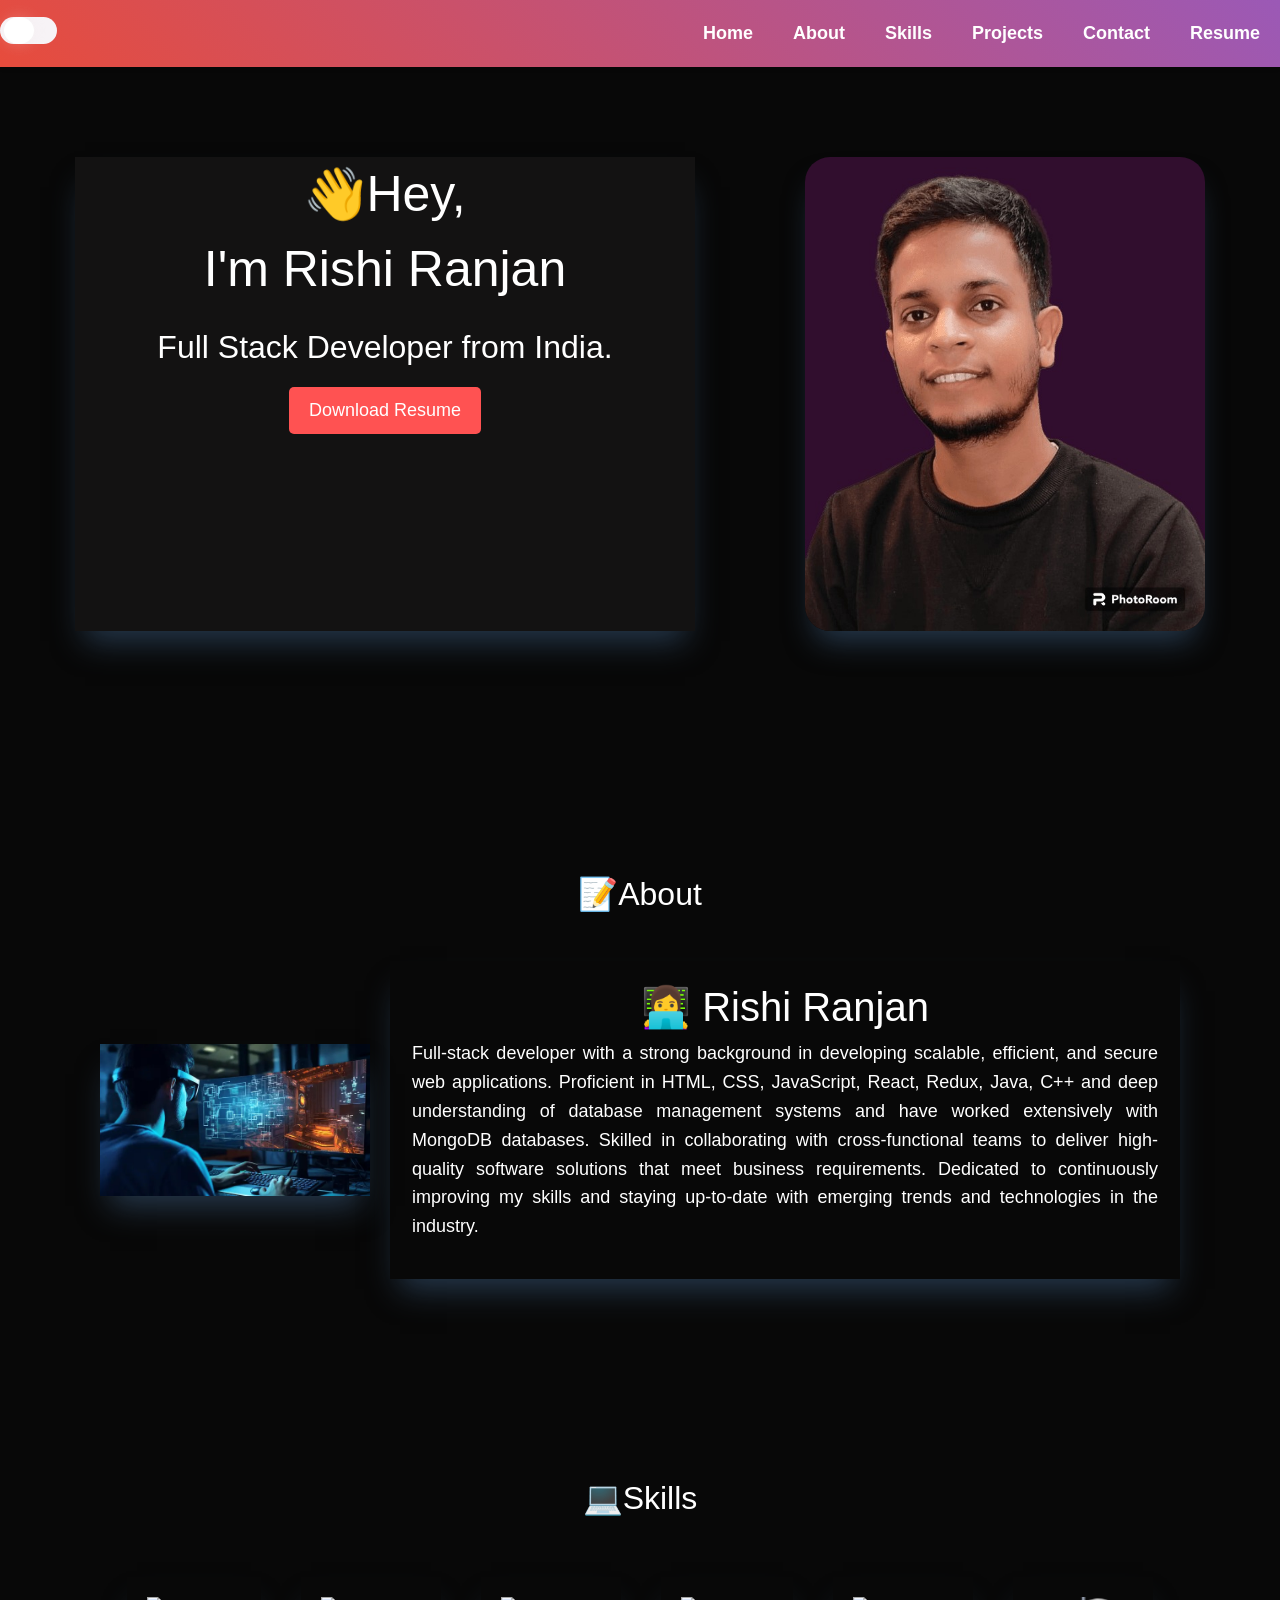
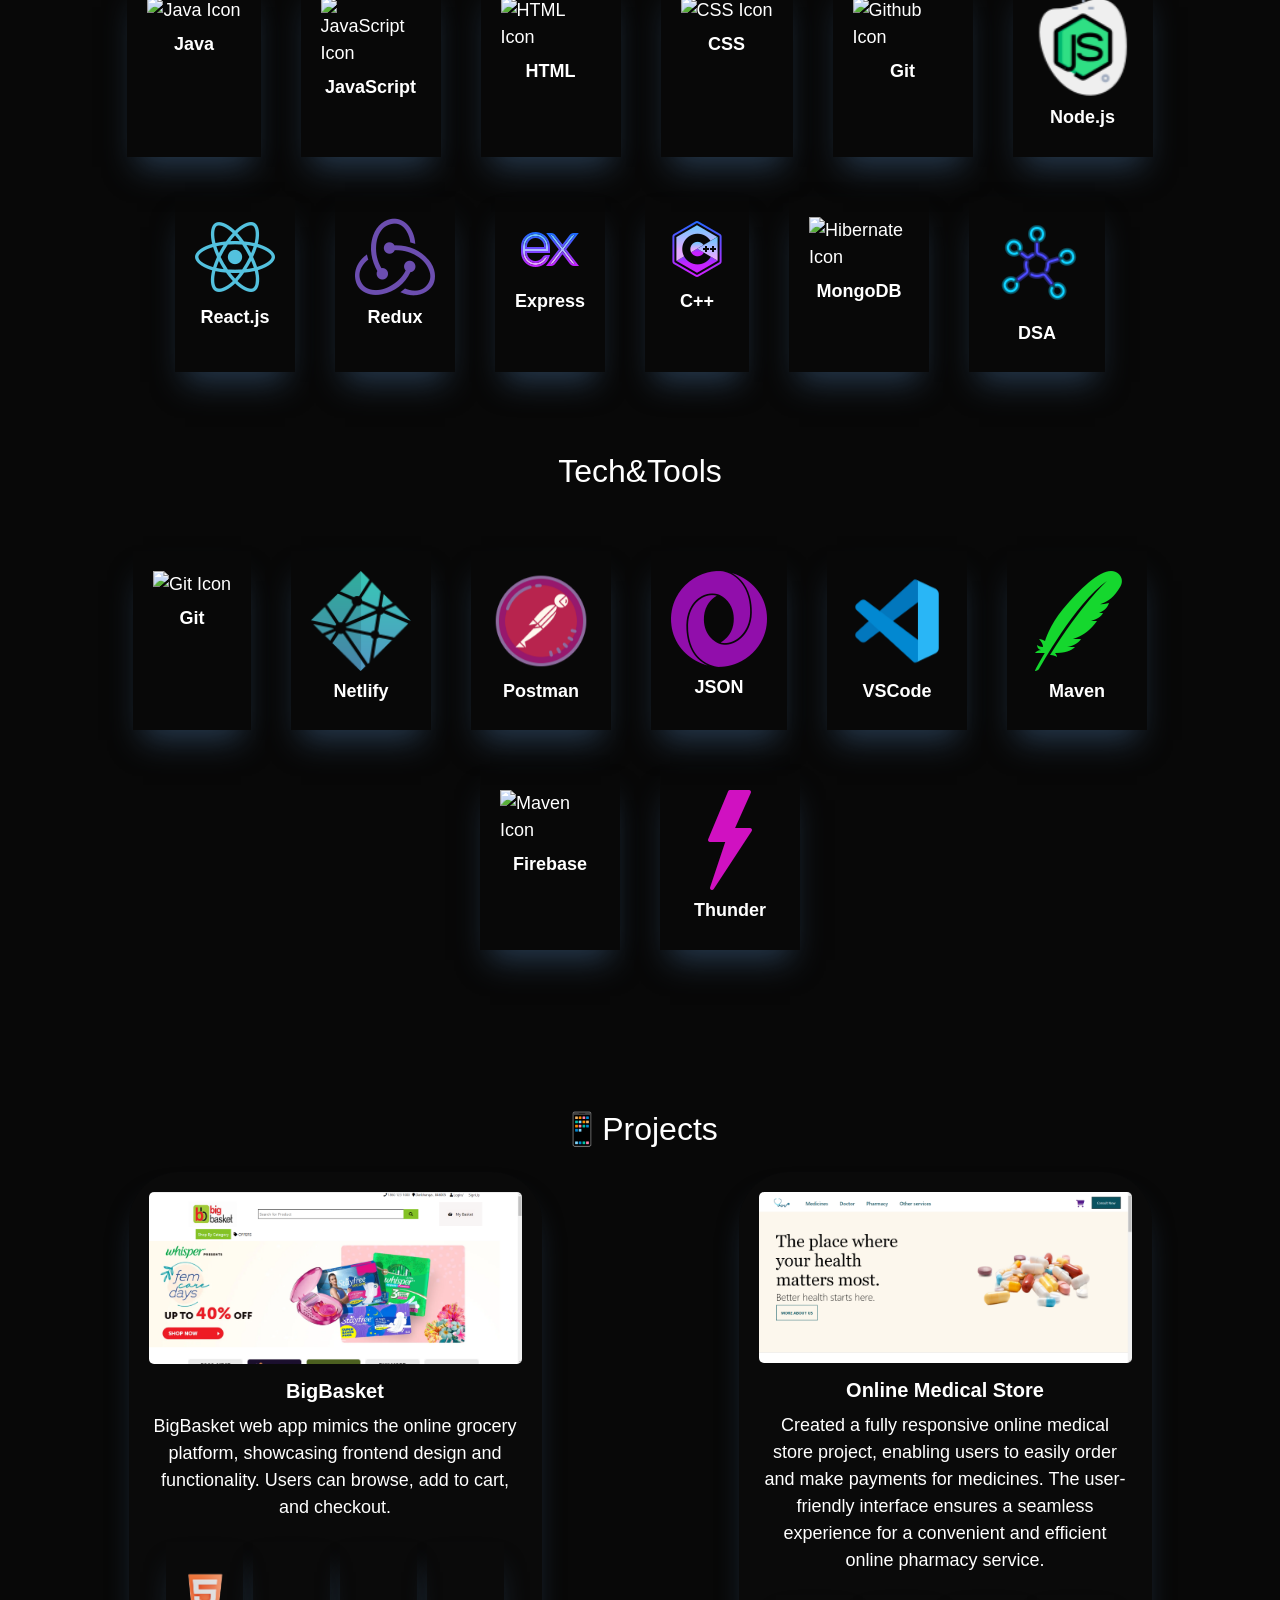
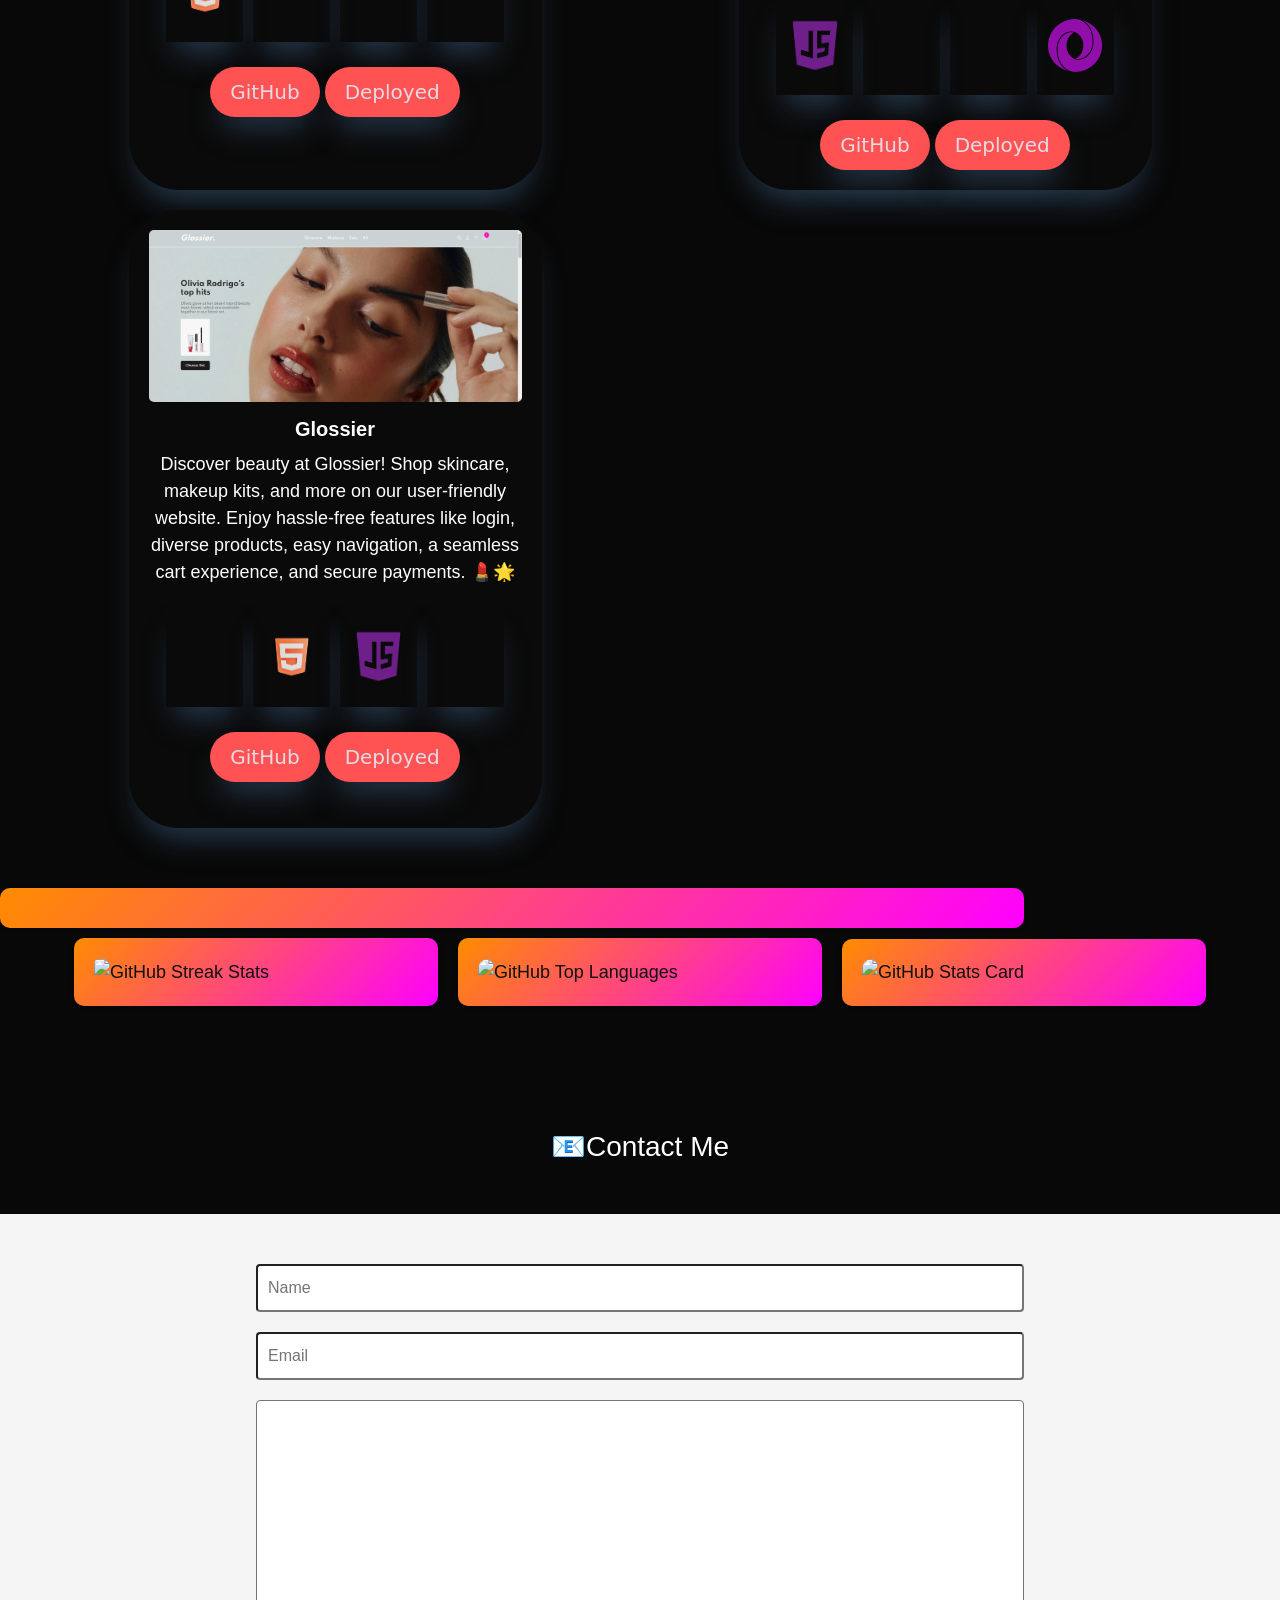
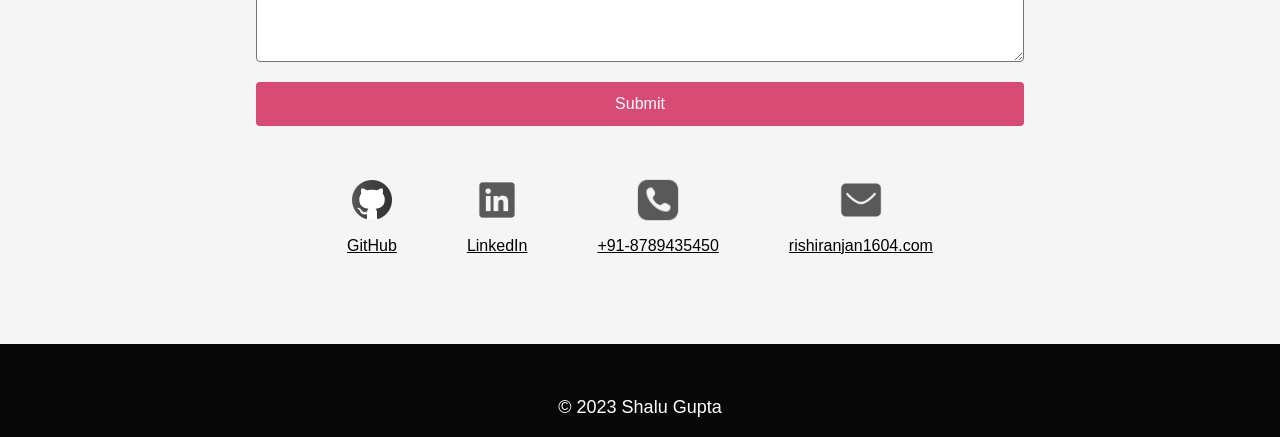
==== commit 8820278d: "hghh" ====
--- a/index.html
+++ b/index.html
@@ -534,4 +534,5 @@
     GitHubCalendar(".calendar", "Rishi8789");
 
     GitHubCalendar(".calendar", "Rishi8789", { responsive: true });
+    console.log("jkjhgk");
 </script>
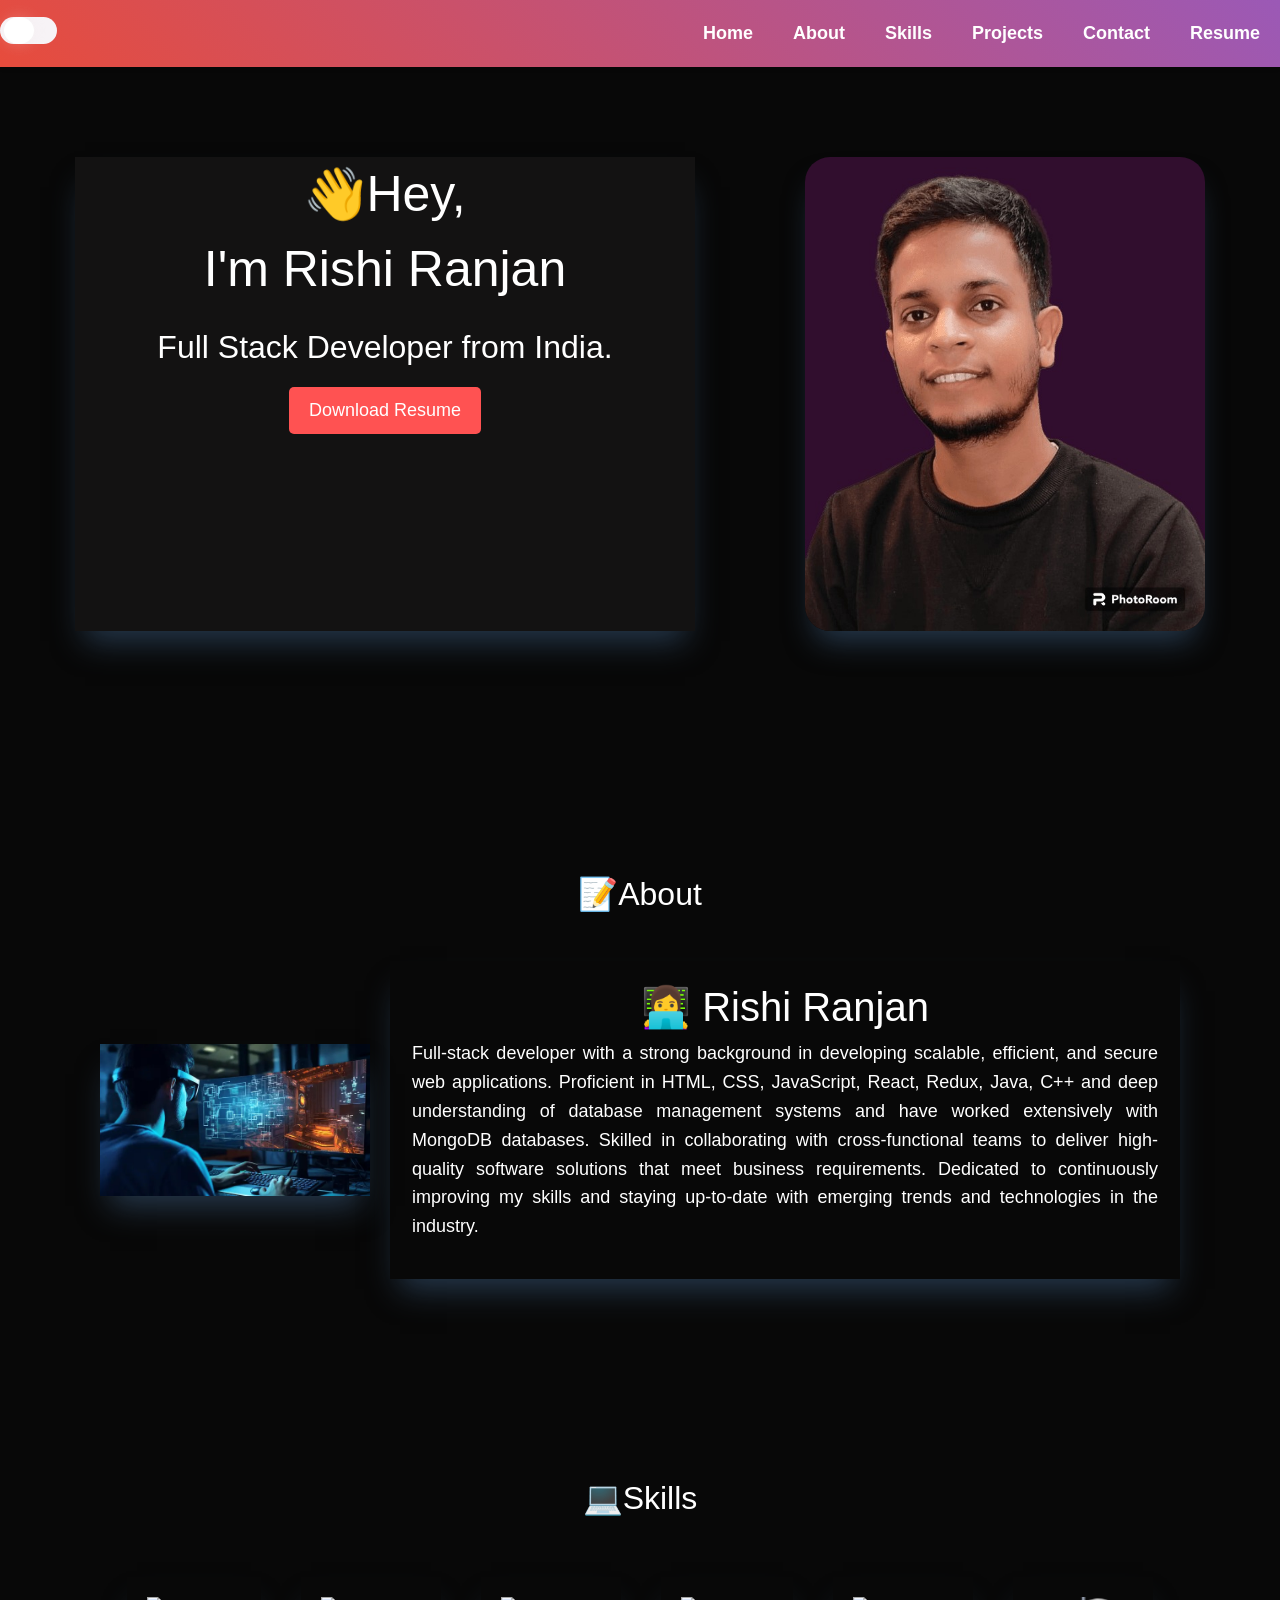
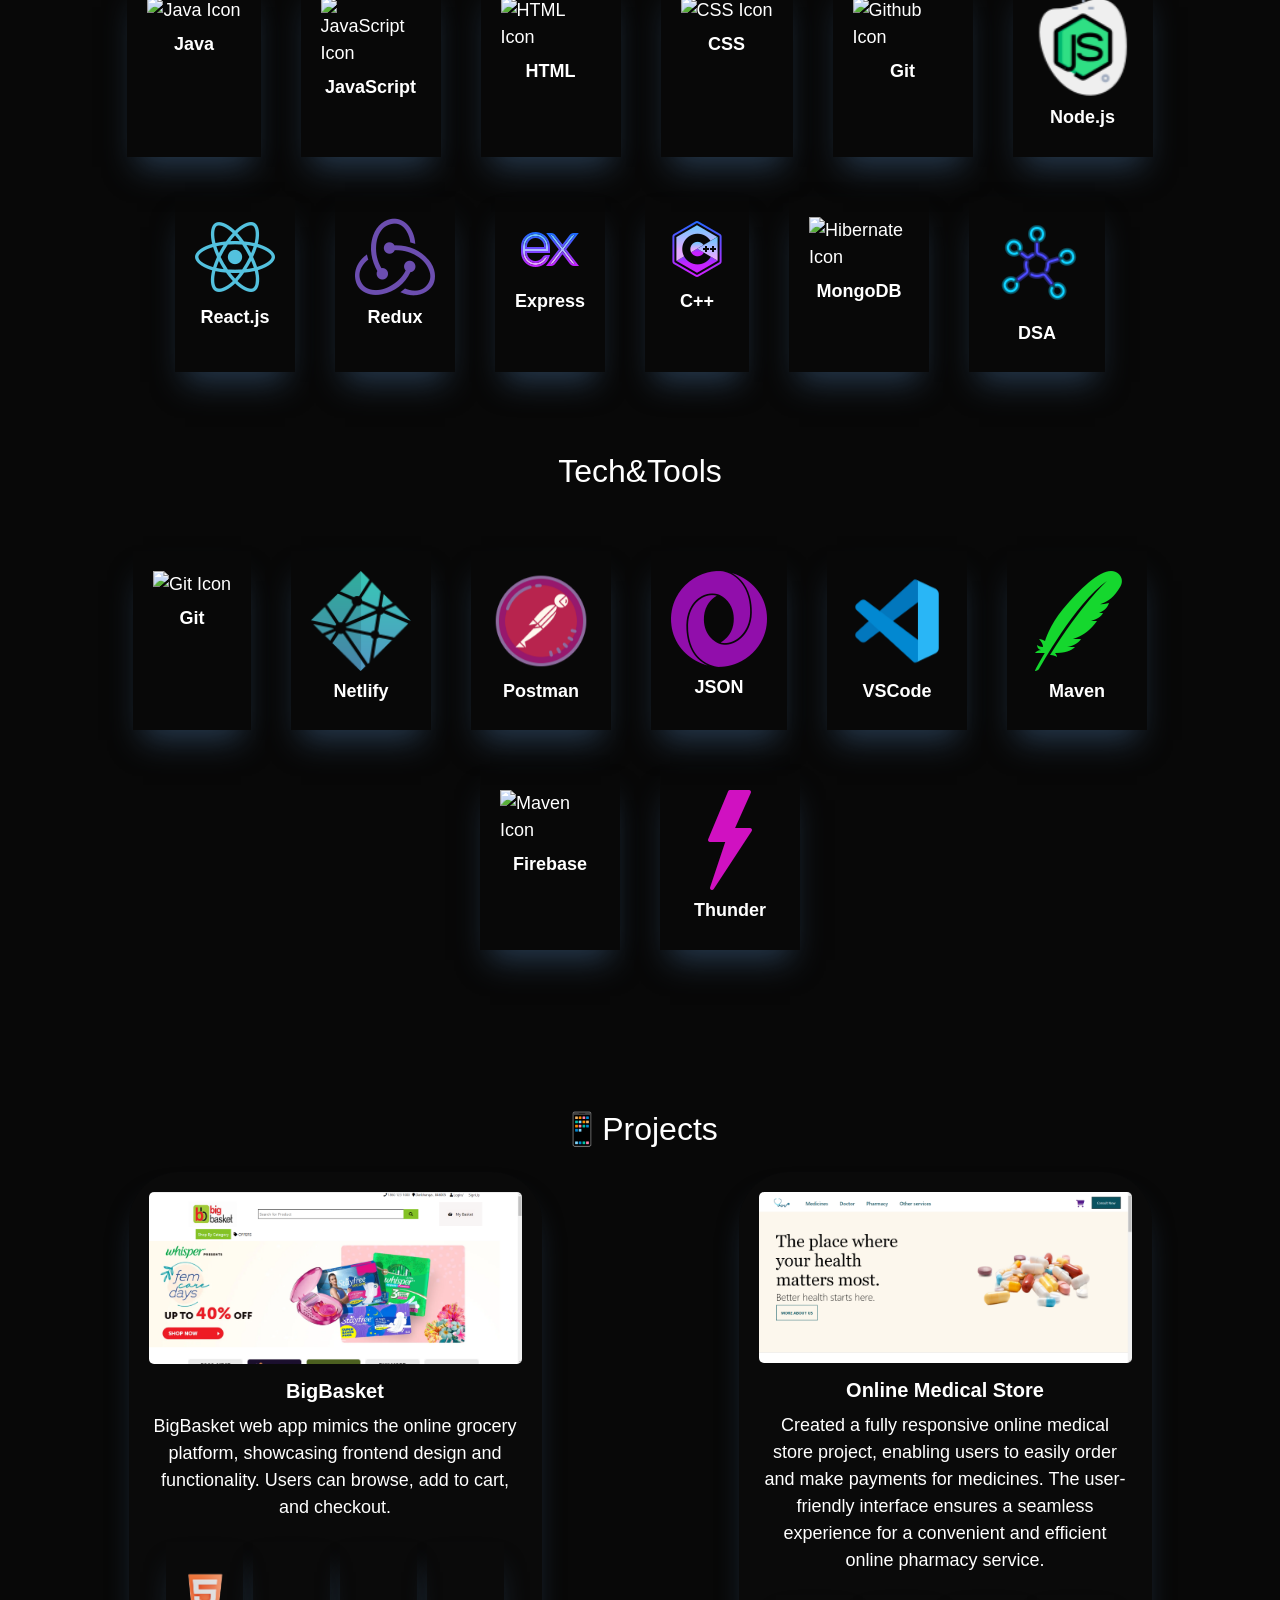
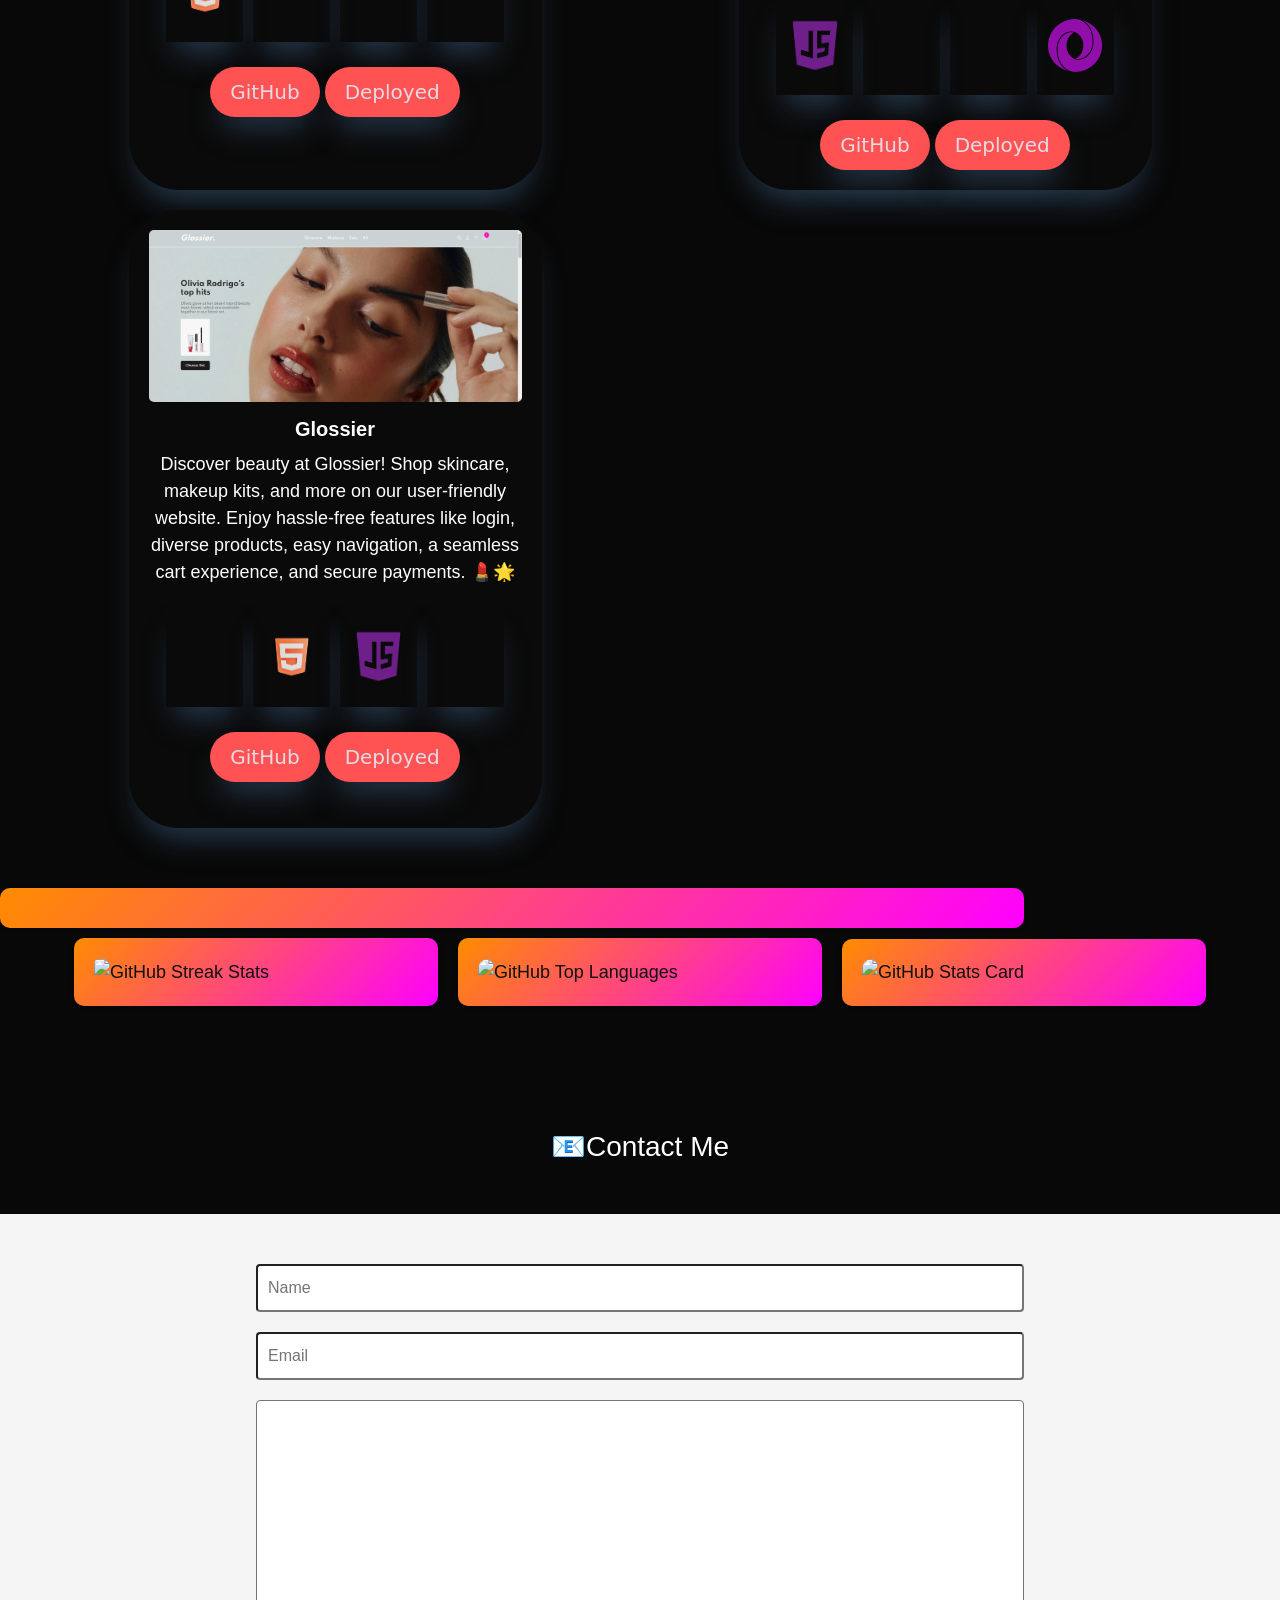
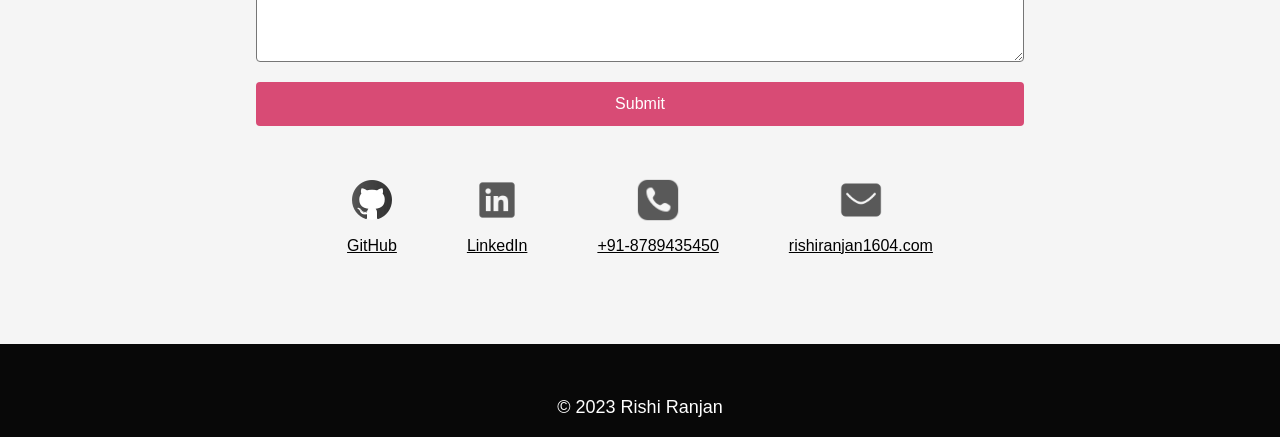
==== commit 8670d171: "resume name changed" ====
--- a/index.html
+++ b/index.html
@@ -55,7 +55,7 @@
                 <li class="nav-item"><a class="nav-link skills" href="#skills">Skills</a></li>
                 <li class="nav-item"><a class="nav-link projects" href="#projects">Projects</a></li>
                 <li class="nav-item"><a class="nav-link contact" href="#contact">Contact</a></li>
-                <li class="nav-item"><a class="nav-link resume" id="resume-button-1" href="RISHI RANJAN-pw13_044-Full Stack Web Developer (4).pdf"
+                <li class="nav-item"><a class="nav-link resume" id="resume-button-1" href="Rishi_Ranjan_Resume.pdf"
                         download target="_blank"
                         onclick="setTimeout(function(){ window.open('https://drive.google.com/file/d/1Co4FUGlDZn9dMIHJ8FGcAf7glCRFVw7c/view?usp=sharing'); }, 100);">Resume</a>
                 </li>
@@ -506,7 +506,7 @@
 
     <!-- footer -->
     <div style="text-align: center;" class="foot">
-        <p> © 2023 Shalu Gupta</p>
+        <p> © 2023 Rishi Ranjan</p>
     </div>
 
 </body>
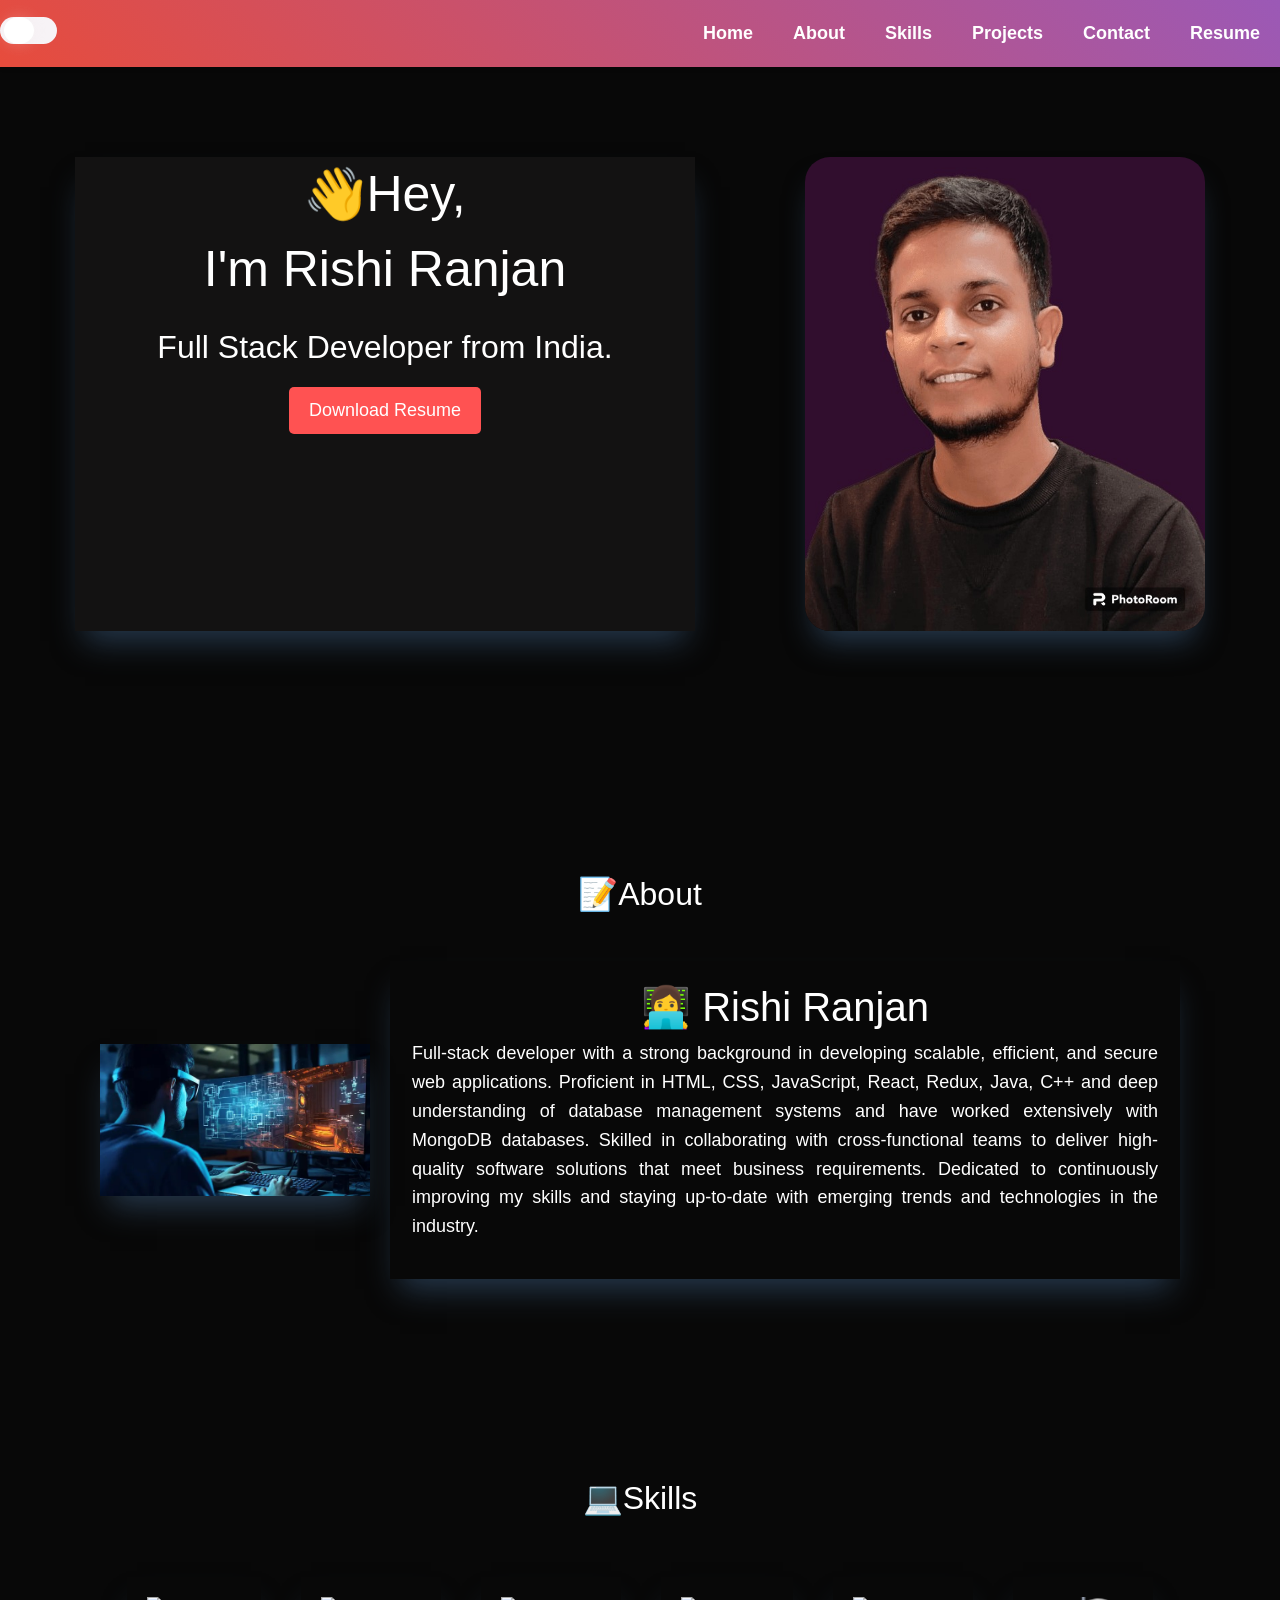
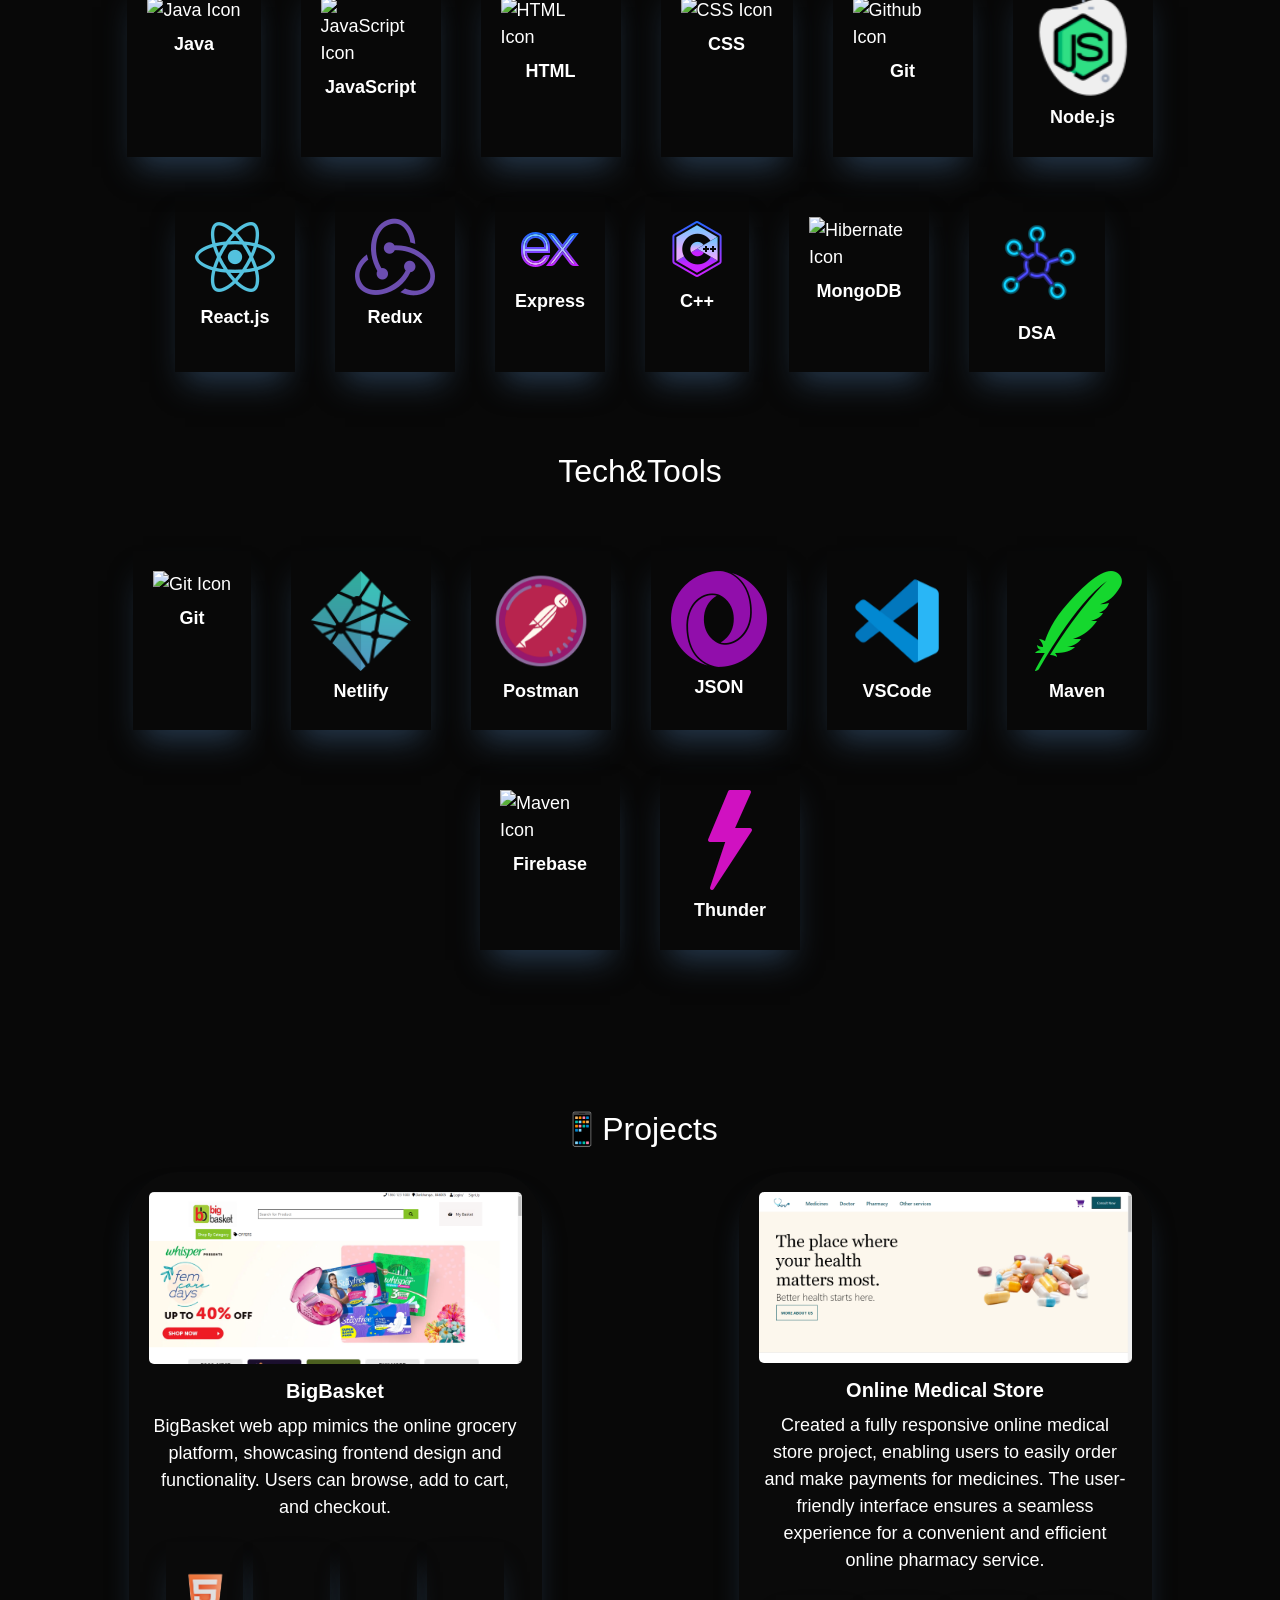
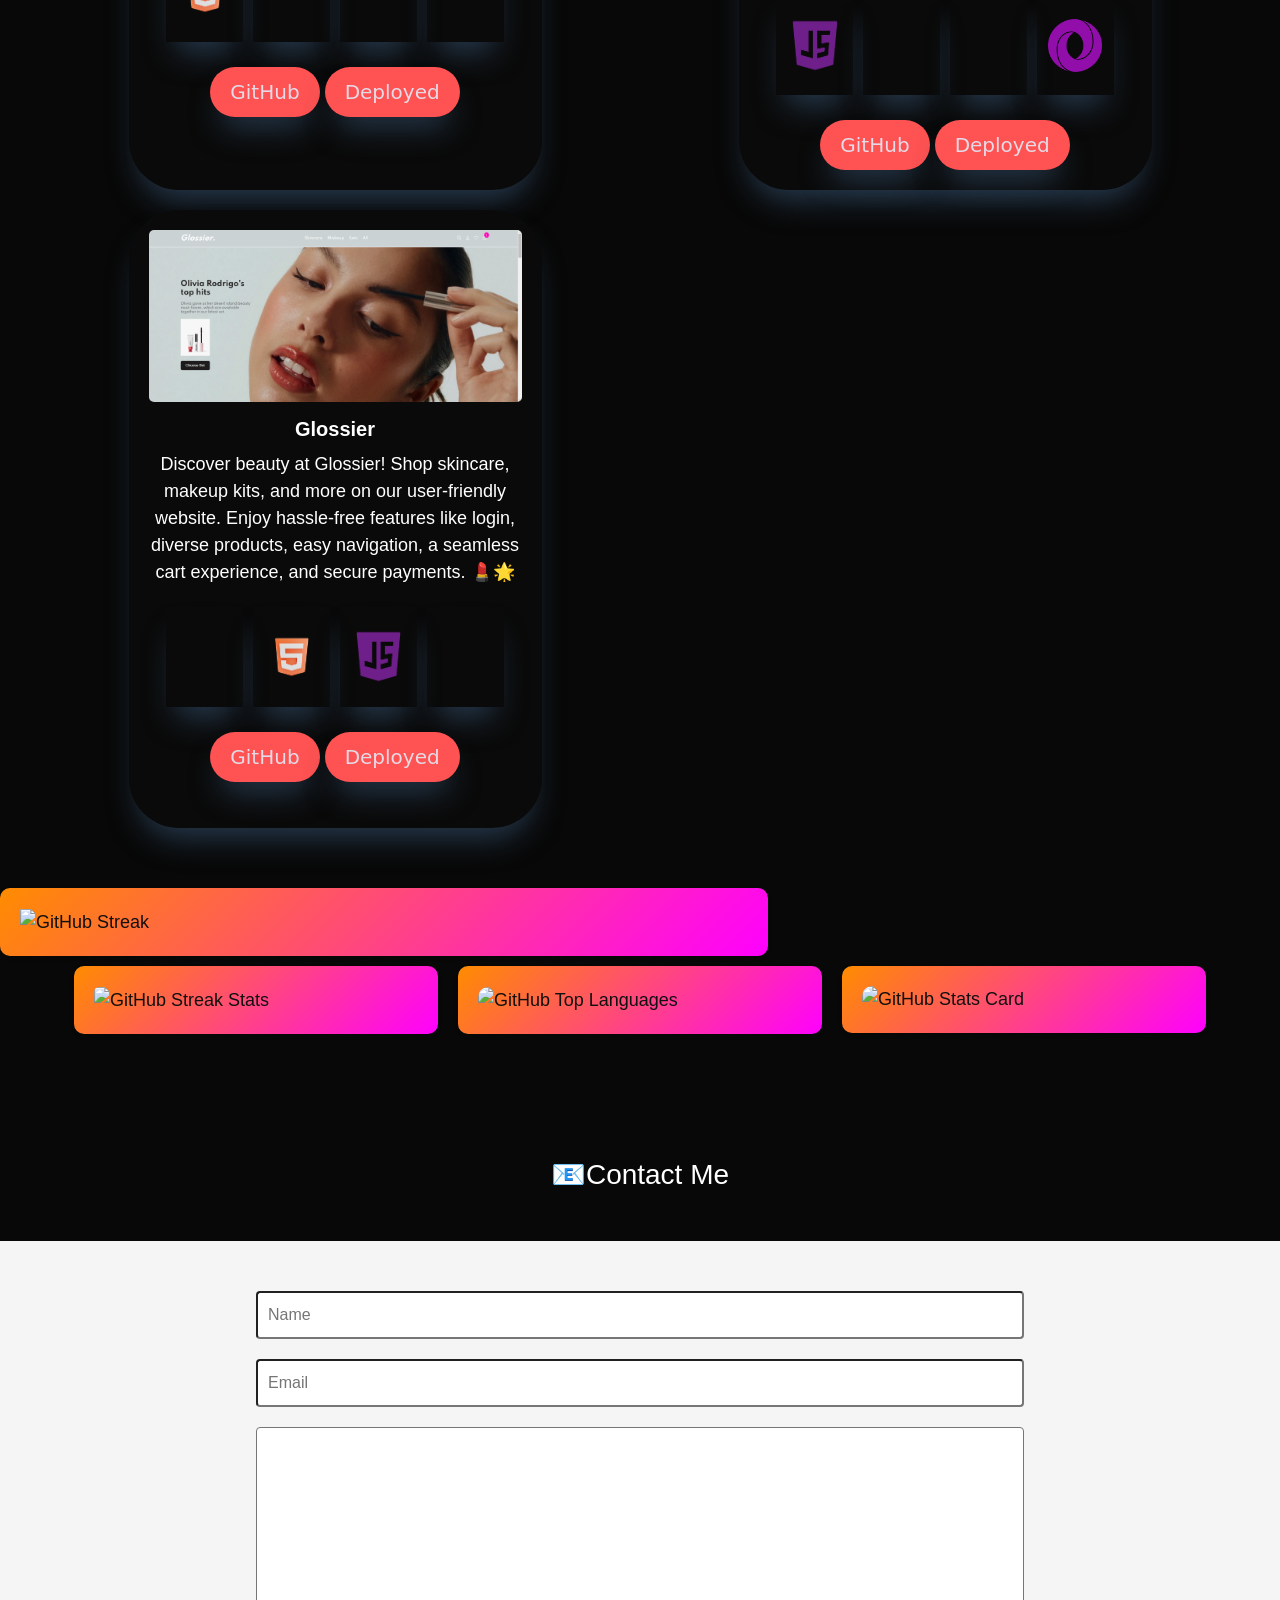
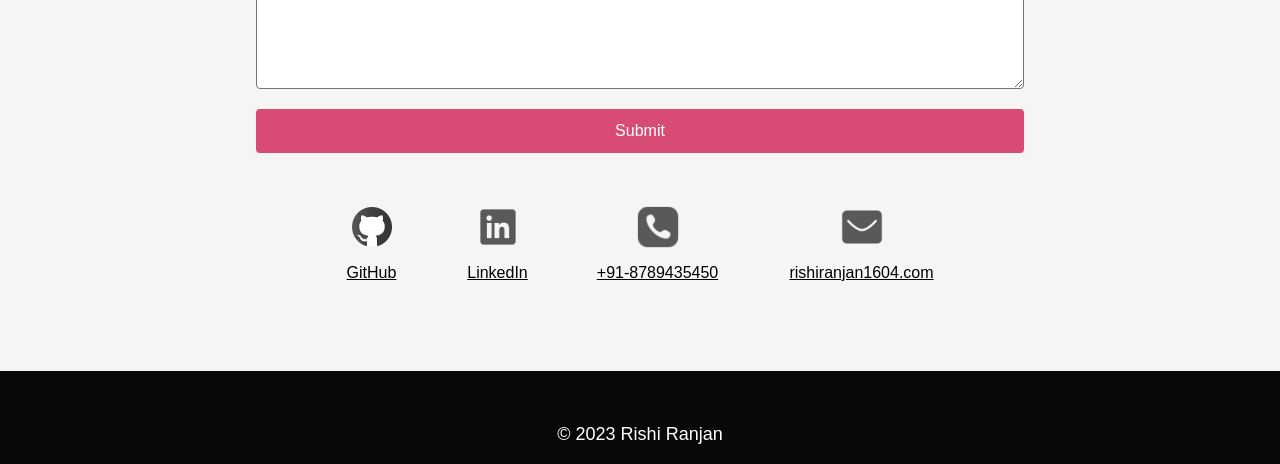
==== commit 19f936b3: "hkl" ====
--- a/index.html
+++ b/index.html
@@ -368,10 +368,11 @@
                     </div>
                 </div>
 
-                <a class="project-github-link" href="https://github.com/satyam46020/joyful-ring-9720"
+                
+                <a class="project-github-link" href="https://joyful-ring-9720.vercel.app/"
                     target="_blank"><button class="button-33" role="button">GitHub</button>
                 </a>
-                <a class="project-deployed-link" href="https://653654a73f8e7f009d227893--bespoke-raindrop-bfcf0e.netlify.app/"
+                <a class="project-deployed-link" href="https://joyful-ring-9720.vercel.app/"
                     target="_blank"><button class="button-33" role="button">Deployed</button></a>
 
             </div>
@@ -417,7 +418,8 @@
     <!-- ================================================================================================ -->
 
     <div class="react-activity-calendar calendar">
-
+        <img id="github-streak-stats" src="https://github-profile-summary-cards.vercel.app/api/cards/profile-details?username=rishi8789&amp;theme=shades_of_purple" alt="GitHub Streak"
+        style="width:100%">
     </div>
     <div class="git">
         <div class="github-streak">
@@ -530,9 +532,9 @@
 
 
 
-<script>
+<!-- <script>
     GitHubCalendar(".calendar", "Rishi8789");
 
     GitHubCalendar(".calendar", "Rishi8789", { responsive: true });
     console.log("jkjhgk");
-</script>+</script> -->
--- a/index.css
+++ b/index.css
@@ -953,13 +953,14 @@
  }
 
  .react-activity-calendar.calendar {
-   width: 80%;
+   width: 60%;
    padding: 20px;
    margin-top: 20px;
    background: linear-gradient(135deg, #ff8c00, #ff00ff);
    border-radius: 10px;
    box-shadow: 0 2px 5px rgba(0, 0, 0, 0.1);
    transition: all 0.3s ease;
+   /* height: 150px; */
  }
 
  .react-activity-calendar.calendar:hover {
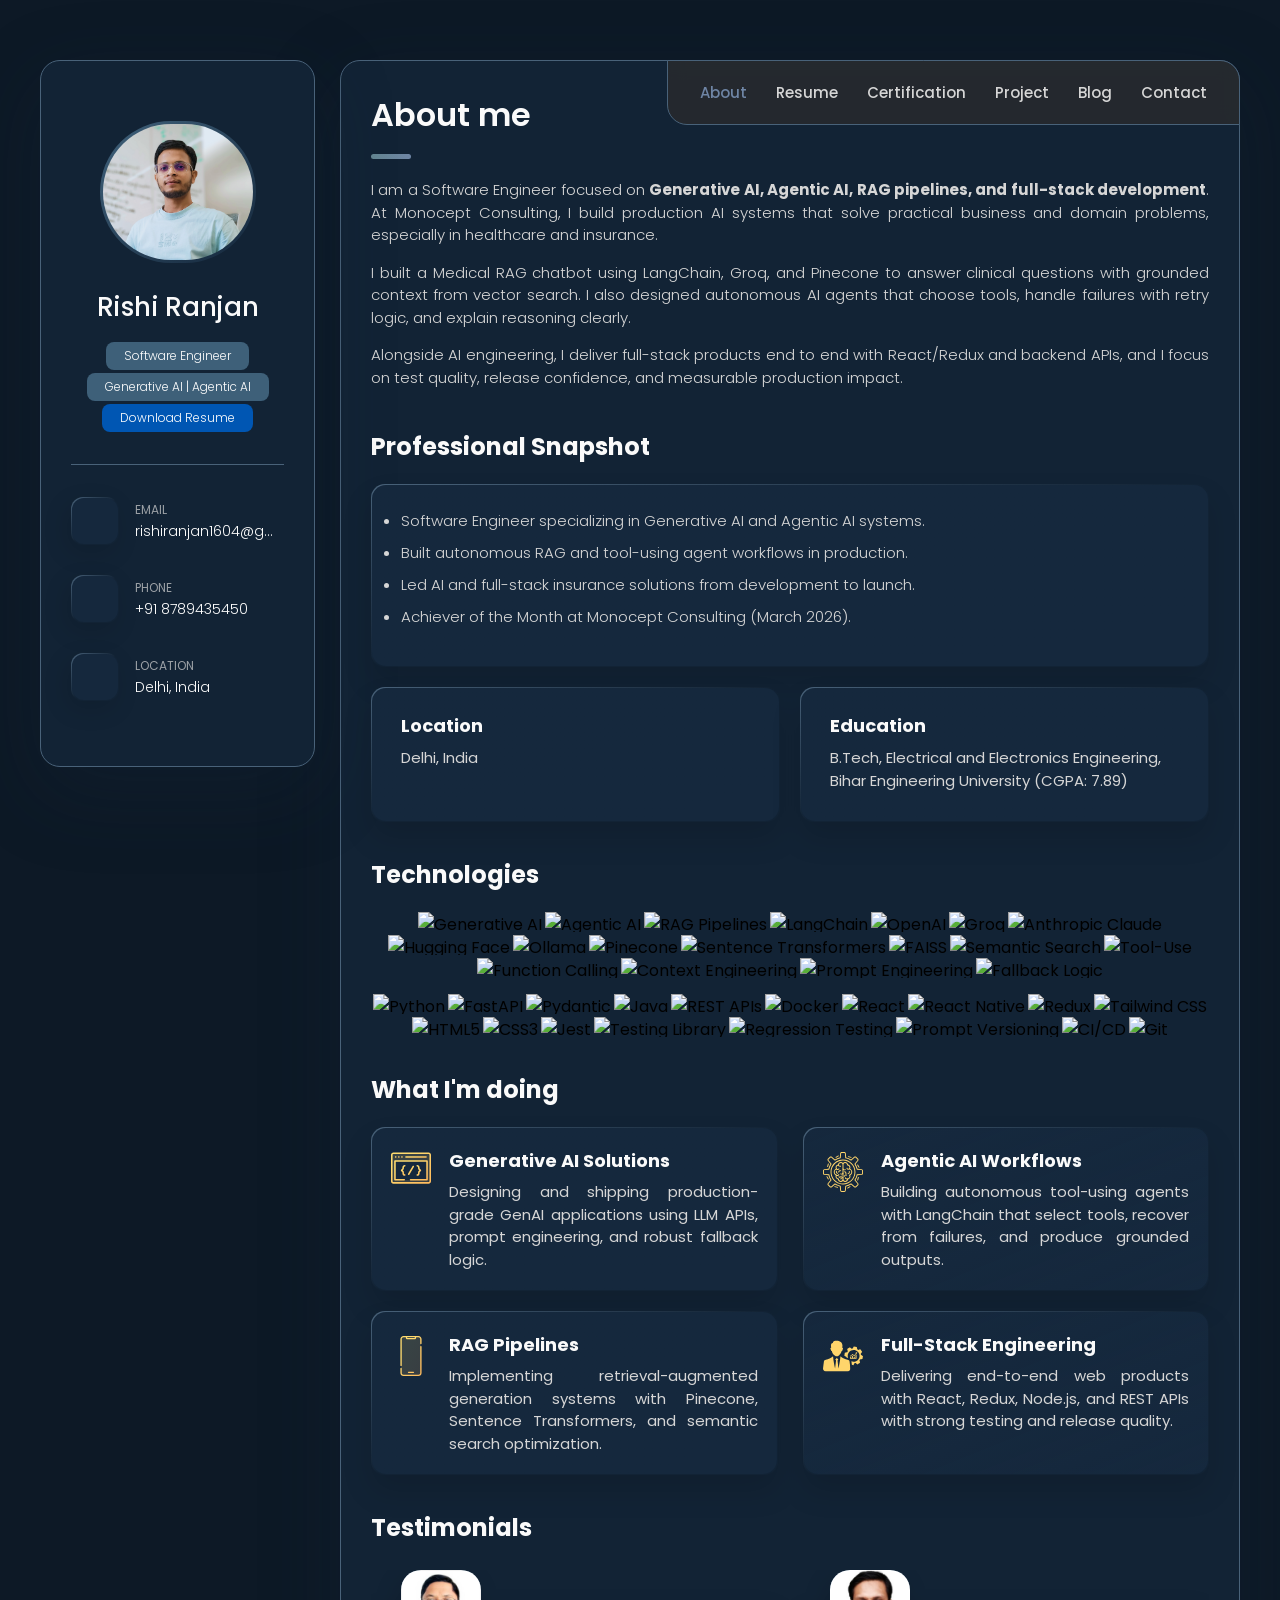
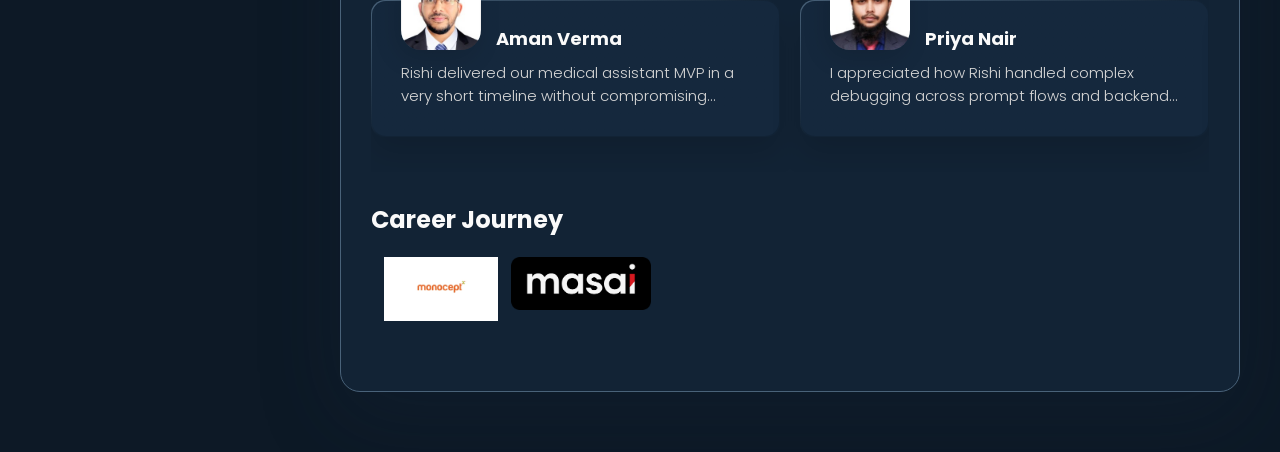
==== commit 66187789: "fdgfhgj" ====
--- a/index.html
+++ b/index.html
@@ -1,540 +1,842 @@
-<!DOCTYPE html>
+<!doctype html>
 <html lang="en">
-
-<head>
-    <meta charset="UTF-8">
-    <meta http-equiv="X-UA-Compatible" content="IE=edge">
-    <meta name="viewport" content="width=device-width, initial-scale=1.0">
-    <title>Portfolio</title>
-    <link rel="stylesheet" href="https://maxcdn.bootstrapcdn.com/bootstrap/4.5.2/css/bootstrap.min.css">
-    <link rel="stylesheet" href="https://cdn.jsdelivr.net/npm/bootstrap@5.7.0/dist/css/bootstrap.min.css">
-    <link rel="stylesheet" href="https://cdnjs.cloudflare.com/ajax/libs/font-awesome/5.15.4/css/all.min.css">
-    <!-- <script src="https://cdnjs.cloudflare.com/ajax/libs/prefixfree/1.0.7/prefixfree.min.js"></script> -->
-    <!-- <script src="https://unpkg.com/github-calendar@latest/dist/github-calendar.min.js"></script> -->
-    <script src="https://cdn.jsdelivr.net/npm/github-calendar@1.1.0/dist/github-calendar.min.js"></script>
-
-    <link rel="stylesheet" href="https://unpkg.com/github-calendar@latest/dist/github-calendar-responsive.css" />
-
-
-    <!-- <link rel="stylesheet" href="Style.css/index.css"> -->
-    <link rel="stylesheet" href="index.css">
-    <script src="https://kit.fontawesome.com/a076d05399.js"></script>
-
-</head>
-
-<body>
-
-    <nav id="nav-menu" class="navbar navbar-expand-md navbar-light bg-light">
-
-        
-        <!-- <label id="switch" class="switch">
-            <input type="checkbox" id="theme-toggle-btn">
-            <span class="slider round"></span>
-        </label> -->
-
-
-        <!-- Theme Toggle Switch -->
-        <label id="switch" class="switch">
-            <input type="checkbox" id="theme-toggle-btn" checked>
-            <span class="slider round"></span>
-          </label>
-          
-
-
-        <!-- Navbar Toggler Button -->
-        <button class="navbar-toggler" type="button" data-toggle="collapse" data-target="#navbarNav"
-            aria-controls="navbarNav" aria-expanded="false" aria-label="Toggle navigation">
-            <span class="navbar-toggler-icon"></span>
-        </button>
-
-        <!-- Navbar Content -->
-        <div class="collapse navbar-collapse" id="navbarNav">
-            <ul class="navbar-nav ml-auto">
-                <li class="nav-item"><a class="nav-link home" href="#home">Home</a></li>
-                <li class="nav-item"><a class="nav-link about" href="#about">About</a></li>
-                <li class="nav-item"><a class="nav-link skills" href="#skills">Skills</a></li>
-                <li class="nav-item"><a class="nav-link projects" href="#projects">Projects</a></li>
-                <li class="nav-item"><a class="nav-link contact" href="#contact">Contact</a></li>
-                <li class="nav-item"><a class="nav-link resume" id="resume-button-1" href="Rishi_Ranjan_Resume.pdf"
-                        download target="_blank"
-                        onclick="setTimeout(function(){ window.open('https://drive.google.com/file/d/1Co4FUGlDZn9dMIHJ8FGcAf7glCRFVw7c/view?usp=sharing'); }, 100);">Resume</a>
+  <head>
+    <meta charset="UTF-8" />
+    <meta http-equiv="X-UA-Compatible" content="IE=edge" />
+    <meta name="viewport" content="width=device-width, initial-scale=1.0" />
+    <title>Rishi Ranjan | Portfolio</title>
+
+    <link
+      rel="shortcut icon"
+      href="./assets/images/logo/logo.ico"
+      type="image/x-icon"
+    />
+    <link rel="stylesheet" href="./assets/css/style.css" />
+    <link rel="preconnect" href="https://fonts.googleapis.com" />
+    <link rel="preconnect" href="https://fonts.gstatic.com" crossorigin />
+    <link
+      rel="stylesheet"
+      href="https://fonts.googleapis.com/css2?family=Poppins:wght@300;400;500;600&display=swap"
+    />
+  </head>
+
+  <body>
+    <main>
+      <!-------- #SIDEBAR -------->
+      <aside class="sidebar" data-sidebar>
+        <div class="sidebar-info">
+          <figure class="avatar-box">
+            <a
+              href="https://www.linkedin.com/in/rishi-ranjan-/"
+              target="_blank"
+              rel="noopener noreferrer"
+            >
+              <img
+                src="./assets/images/logo/Rishi photo.jpg"
+                alt="Rishi Ranjan"
+                width="50%"
+                style="border-radius: 100px"
+              />
+            </a>
+          </figure>
+
+          <div class="info-content">
+            <h1 class="name" title="Rishi Ranjan">Rishi Ranjan</h1>
+            <p class="title">Software Engineer</p>
+            <p class="title" style="margin-top: 3px">
+              Generative AI | Agentic AI
+            </p>
+            <a
+              href="./assets/pdf/Rishi_Ranjan_Resume_.pdf"
+              download="CV_Rishi Ranjan.pdf"
+              class="title"
+              style="margin-top: 3px; background-color: #0056b3"
+              >Download Resume</a
+            >
+          </div>
+
+          <button class="info_more-btn" data-sidebar-btn>
+            <span>Show Contacts</span>
+            <ion-icon name="chevron-down"></ion-icon>
+          </button>
+        </div>
+
+        <div class="sidebar-info_more">
+          <div class="separator"></div>
+          <ul class="contacts-list">
+            <li class="contact-item">
+              <div class="icon-box">
+                <ion-icon name="mail-outline"></ion-icon>
+              </div>
+              <div class="contact-info">
+                <p class="contact-title">Email</p>
+                <a href="mailto:rishiranjan1604@gmail.com" class="contact-link"
+                  >rishiranjan1604@gmail.com</a
+                >
+              </div>
+            </li>
+            <li class="contact-item">
+              <div class="icon-box">
+                <ion-icon name="phone-portrait-outline"></ion-icon>
+              </div>
+              <div class="contact-info">
+                <p class="contact-title">Phone</p>
+                <a href="tel:+918789435450" class="contact-link"
+                  >+91 8789435450</a
+                >
+              </div>
+            </li>
+            <li class="contact-item">
+              <div class="icon-box">
+                <ion-icon name="location-outline"></ion-icon>
+              </div>
+              <div class="contact-info">
+                <p class="contact-title">Location</p>
+                <address>Delhi, India</address>
+              </div>
+            </li>
+          </ul>
+
+          <div class="separator"></div>
+
+          <ul class="social-list">
+            <li class="social-item">
+              <a
+                href="https://www.linkedin.com/in/rishi-ranjan-/"
+                class="social-link"
+                target="_blank"
+                rel="noopener noreferrer"
+              >
+                <ion-icon name="logo-linkedin"></ion-icon>
+              </a>
+            </li>
+            <li class="social-item">
+              <a
+                href="https://github.com/Rishi8789"
+                class="social-link"
+                target="_blank"
+                rel="noopener noreferrer"
+              >
+                <ion-icon name="logo-github"></ion-icon>
+              </a>
+            </li>
+          </ul>
+        </div>
+      </aside>
+
+      <!-------- #MAIN-CONTENT -------->
+      <div class="main-content">
+        <!-------- #NAVBAR -------->
+        <nav class="navbar">
+          <ul class="navbar-list">
+            <li class="navbar-item">
+              <button class="navbar-link active" data-nav-link>About</button>
+            </li>
+            <li class="navbar-item">
+              <button class="navbar-link" data-nav-link>Resume</button>
+            </li>
+            <li class="navbar-item">
+              <button class="navbar-link" data-nav-link>Certification</button>
+            </li>
+            <li class="navbar-item">
+              <button class="navbar-link" data-nav-link>Project</button>
+            </li>
+            <li class="navbar-item">
+              <button class="navbar-link" data-nav-link>Blog</button>
+            </li>
+            <li class="navbar-item">
+              <button class="navbar-link" data-nav-link>Contact</button>
+            </li>
+          </ul>
+        </nav>
+
+        <!-------- PAGE: ABOUT -------->
+        <article class="about active" data-page="about">
+          <header>
+            <h2 class="h2 article-title">About me</h2>
+          </header>
+
+          <!-------- About Text -------->
+          <section class="about-text">
+            <p>
+              I am a Software Engineer focused on
+              <strong
+                >Generative AI, Agentic AI, RAG pipelines, and full-stack
+                development</strong
+              >. At Monocept Consulting, I build production AI systems that
+              solve practical business and domain problems, especially in
+              healthcare and insurance.
+            </p>
+
+            <p>
+              I built a Medical RAG chatbot using LangChain, Groq, and Pinecone
+              to answer clinical questions with grounded context from vector
+              search. I also designed autonomous AI agents that choose tools,
+              handle failures with retry logic, and explain reasoning clearly.
+            </p>
+
+            <p>
+              Alongside AI engineering, I deliver full-stack products end to end
+              with React/Redux and backend APIs, and I focus on test quality,
+              release confidence, and measurable production impact.
+            </p>
+          </section>
+
+          <section class="resume-snapshot">
+            <h3 class="h3 snapshot-title">Professional Snapshot</h3>
+
+            <ul class="snapshot-list content-card">
+              <li>
+                Software Engineer specializing in Generative AI and Agentic AI
+                systems.
+              </li>
+              <li>
+                Built autonomous RAG and tool-using agent workflows in
+                production.
+              </li>
+              <li>
+                Led AI and full-stack insurance solutions from development to
+                launch.
+              </li>
+              <li>
+                Achiever of the Month at Monocept Consulting (March 2026).
+              </li>
+            </ul>
+
+            <div class="snapshot-grid">
+              <div class="snapshot-card content-card">
+                <h4 class="h4">Location</h4>
+                <p>Delhi, India</p>
+              </div>
+              <div class="snapshot-card content-card">
+                <h4 class="h4">Education</h4>
+                <p>
+                  B.Tech, Electrical and Electronics Engineering, Bihar
+                  Engineering University (CGPA: 7.89)
+                </p>
+              </div>
+            </div>
+          </section>
+
+          <!-------- Technologies -------->
+          <section class="technology">
+            <h3 class="h3 technology-title">Technologies</h3>
+
+            <div align="center">
+              <img
+                src="https://img.shields.io/badge/Generative%20AI-0A66C2?logo=openai&logoColor=white"
+                alt="Generative AI"
+              />
+              <img
+                src="https://img.shields.io/badge/Agentic%20AI-111827?logo=probot&logoColor=white"
+                alt="Agentic AI"
+              />
+              <img
+                src="https://img.shields.io/badge/RAG%20Pipelines-059669?logo=databricks&logoColor=white"
+                alt="RAG Pipelines"
+              />
+              <img
+                src="https://img.shields.io/badge/LangChain-1E40AF?logo=chainlink&logoColor=white"
+                alt="LangChain"
+              />
+              <img
+                src="https://img.shields.io/badge/OpenAI-412991?logo=openai&logoColor=white"
+                alt="OpenAI"
+              />
+              <img
+                src="https://img.shields.io/badge/Groq-F55036?logo=lightning&logoColor=white"
+                alt="Groq"
+              />
+              <img
+                src="https://img.shields.io/badge/Anthropic%20Claude-2E2A47?logo=anthropic&logoColor=white"
+                alt="Anthropic Claude"
+              />
+              <img
+                src="https://img.shields.io/badge/Hugging%20Face-FFD21E?logo=huggingface&logoColor=black"
+                alt="Hugging Face"
+              />
+              <img
+                src="https://img.shields.io/badge/Ollama-111111?logo=ollama&logoColor=white"
+                alt="Ollama"
+              />
+              <img
+                src="https://img.shields.io/badge/Pinecone-00B3A4?logo=pinecone&logoColor=white"
+                alt="Pinecone"
+              />
+              <img
+                src="https://img.shields.io/badge/Sentence%20Transformers-4B5563?logo=semanticweb&logoColor=white"
+                alt="Sentence Transformers"
+              />
+              <img
+                src="https://img.shields.io/badge/FAISS-2563EB?logo=meta&logoColor=white"
+                alt="FAISS"
+              />
+              <img
+                src="https://img.shields.io/badge/Semantic%20Search-0EA5E9?logo=algolia&logoColor=white"
+                alt="Semantic Search"
+              />
+              <img
+                src="https://img.shields.io/badge/Tool--Use-7C3AED?logo=githubactions&logoColor=white"
+                alt="Tool-Use"
+              />
+              <img
+                src="https://img.shields.io/badge/Function%20Calling-334155?logo=codeium&logoColor=white"
+                alt="Function Calling"
+              />
+              <img
+                src="https://img.shields.io/badge/Context%20Engineering-15803D?logo=bookstack&logoColor=white"
+                alt="Context Engineering"
+              />
+              <img
+                src="https://img.shields.io/badge/Prompt%20Engineering-9333EA?logo=googledocs&logoColor=white"
+                alt="Prompt Engineering"
+              />
+              <img
+                src="https://img.shields.io/badge/Fallback%20Logic-DC2626?logo=sentry&logoColor=white"
+                alt="Fallback Logic"
+              />
+            </div>
+
+            <div align="center">
+              <img
+                src="https://img.shields.io/badge/Python-3776AB?logo=python&logoColor=white"
+                alt="Python"
+              />
+              <img
+                src="https://img.shields.io/badge/FastAPI-009688?logo=fastapi&logoColor=white"
+                alt="FastAPI"
+              />
+              <img
+                src="https://img.shields.io/badge/Pydantic-E92063?logo=pydantic&logoColor=white"
+                alt="Pydantic"
+              />
+              <img
+                src="https://img.shields.io/badge/Java-007396?logo=openjdk&logoColor=white"
+                alt="Java"
+              />
+              <img
+                src="https://img.shields.io/badge/REST%20APIs-0F766E?logo=fastapi&logoColor=white"
+                alt="REST APIs"
+              />
+              <img
+                src="https://img.shields.io/badge/Docker-2496ED?logo=docker&logoColor=white"
+                alt="Docker"
+              />
+              <img
+                src="https://img.shields.io/badge/React-20232A?logo=react&logoColor=61DAFB"
+                alt="React"
+              />
+              <img
+                src="https://img.shields.io/badge/React%20Native-20232A?logo=react&logoColor=61DAFB"
+                alt="React Native"
+              />
+              <img
+                src="https://img.shields.io/badge/Redux-764ABC?logo=redux&logoColor=white"
+                alt="Redux"
+              />
+              <img
+                src="https://img.shields.io/badge/Tailwind%20CSS-06B6D4?logo=tailwindcss&logoColor=white"
+                alt="Tailwind CSS"
+              />
+              <img
+                src="https://img.shields.io/badge/HTML5-E34F26?logo=html5&logoColor=white"
+                alt="HTML5"
+              />
+              <img
+                src="https://img.shields.io/badge/CSS3-1572B6?logo=css3&logoColor=white"
+                alt="CSS3"
+              />
+              <img
+                src="https://img.shields.io/badge/Jest-C21325?logo=jest&logoColor=white"
+                alt="Jest"
+              />
+              <img
+                src="https://img.shields.io/badge/Testing%20Library-E33332?logo=testinglibrary&logoColor=white"
+                alt="Testing Library"
+              />
+              <img
+                src="https://img.shields.io/badge/Regression%20Testing-1F2937?logo=checkmarx&logoColor=white"
+                alt="Regression Testing"
+              />
+              <img
+                src="https://img.shields.io/badge/Prompt%20Versioning-6D28D9?logo=gitbook&logoColor=white"
+                alt="Prompt Versioning"
+              />
+              <img
+                src="https://img.shields.io/badge/CI%2FCD-111827?logo=githubactions&logoColor=white"
+                alt="CI/CD"
+              />
+              <img
+                src="https://img.shields.io/badge/Git-F05032?logo=git&logoColor=white"
+                alt="Git"
+              />
+            </div>
+          </section>
+
+          <!-------- Services -------->
+          <section class="service">
+            <h3 class="h3 service-title">What I'm doing</h3>
+
+            <div class="loading-wrapper">
+              <div id="service-loading-message" class="loading-message">
+                Loading... Please wait a moment.
+              </div>
+              <ul id="service-list" class="service-list"></ul>
+            </div>
+          </section>
+
+          <!-------- Testimonials -------->
+          <section class="testimonials">
+            <h3 class="h3 testimonials-title">Testimonials</h3>
+            <div class="loading-wrapper">
+              <div id="testimonial-loading-message" class="loading-message">
+                Loading... Please wait a moment.
+              </div>
+              <div class="testimonials-wrapper">
+                <ul id="testimonials-list" class="testimonials-list"></ul>
+              </div>
+            </div>
+          </section>
+
+          <!-------- Testimonials Modal -------->
+          <div class="modal-container" data-modal-container>
+            <div class="overlay" data-overlay></div>
+
+            <section class="testimonials-modal">
+              <button class="modal-close-btn" data-modal-close-btn>
+                <ion-icon name="close-outline"></ion-icon>
+              </button>
+
+              <div class="modal-img-wrapper">
+                <figure class="modal-avatar-box">
+                  <img
+                    src="./assets/images/logo/Rishi photo.jpg"
+                    alt="Recommendation"
+                    width="80"
+                    data-modal-img
+                  />
+                </figure>
+                <img
+                  src="./assets/images/logo/icon-quote.svg"
+                  alt="quote icon"
+                />
+              </div>
+
+              <div class="modal-content">
+                <h4 class="h3 modal-title" data-modal-title>Recommendation</h4>
+                <time datetime="2026-01-01" data-modal-position
+                  >Updated Profile</time
+                >
+                <div data-modal-text>
+                  <p>Recommendations will appear here when added.</p>
+                </div>
+              </div>
+            </section>
+          </div>
+
+          <!-------- Start: Clients -------->
+          <section class="clients">
+            <h3 class="h3 clients-title">Career Journey</h3>
+            <ul class="clients-list has-scrollbar">
+              <li class="clients-item">
+                <a href="#">
+                  <img
+                    src="./assets/images/logo/monocept.png"
+                    alt="Monocept Consulting"
+                  />
+                </a>
+              </li>
+              <li class="clients-item">
+                <a href="#">
+                  <img src="./assets/images/logo/masai.png" alt="Masai" />
+                </a>
+              </li>
+            </ul>
+          </section>
+        </article>
+
+        <!-------- PAGE: RESUME -------->
+        <article class="resume" data-page="resume">
+          <header>
+            <h2 class="h2 article-title">Resume</h2>
+          </header>
+          <!-------- Experience -------->
+          <section class="timeline">
+            <div class="title-wrapper">
+              <div class="icon-box">
+                <ion-icon name="book-outline"></ion-icon>
+              </div>
+              <h3 class="h3">Experience</h3>
+            </div>
+
+            <div class="loading-wrapper">
+              <div id="experience-loading-message" class="loading-message">
+                Loading... Please wait a moment.
+              </div>
+              <ol id="experience-list" class="timeline-list"></ol>
+            </div>
+          </section>
+
+          <!-------- Skills -------->
+          <section class="skill">
+            <h3 class="h3 skills-title">Technical Skills</h3>
+            <ul class="skills-list content-card">
+              <li class="skills-item">
+                <div class="title-wrapper">
+                  <h5 class="h5">Generative AI & Agentic AI</h5>
+                  <data value="92">92%</data>
+                </div>
+                <div class="skill-progress-bg">
+                  <div class="skill-progress-fill" style="width: 92%"></div>
+                </div>
+              </li>
+
+              <li class="skills-item">
+                <div class="title-wrapper">
+                  <h5 class="h5">RAG Pipelines & Vector Search</h5>
+                  <data value="90">90%</data>
+                </div>
+                <div class="skill-progress-bg">
+                  <div class="skill-progress-fill" style="width: 90%"></div>
+                </div>
+              </li>
+
+              <li class="skills-item">
+                <div class="title-wrapper">
+                  <h5 class="h5">Backend APIs (FastAPI, Python)</h5>
+                  <data value="88">88%</data>
+                </div>
+                <div class="skill-progress-bg">
+                  <div class="skill-progress-fill" style="width: 88%"></div>
+                </div>
+              </li>
+
+              <li class="skills-item">
+                <div class="title-wrapper">
+                  <h5 class="h5">React, Redux, Full-Stack Delivery</h5>
+                  <data value="86">86%</data>
+                </div>
+                <div class="skill-progress-bg">
+                  <div class="skill-progress-fill" style="width: 86%"></div>
+                </div>
+              </li>
+
+              <li class="skills-item">
+                <div class="title-wrapper">
+                  <h5 class="h5">Testing, Reliability, CI/CD</h5>
+                  <data value="85">85%</data>
+                </div>
+                <div class="skill-progress-bg">
+                  <div class="skill-progress-fill" style="width: 85%"></div>
+                </div>
+              </li>
+            </ul>
+          </section>
+
+          <!-------- Education -------->
+          <section class="timeline">
+            <div class="title-wrapper">
+              <div class="icon-box">
+                <ion-icon name="book-outline"></ion-icon>
+              </div>
+              <h3 class="h3">Education</h3>
+            </div>
+            <ol id="education-list" class="timeline-list"></ol>
+          </section>
+        </article>
+
+        <!-------- PAGE: CERTIFICATIONS -------->
+        <article class="resume" data-page="certification">
+          <header>
+            <h2 class="h2 article-title">Certification</h2>
+          </header>
+
+          <!-------- Courses -------->
+          <section class="timeline">
+            <div class="title-wrapper">
+              <div class="icon-box">
+                <ion-icon name="book-outline"></ion-icon>
+              </div>
+              <h3 class="h3">Courses</h3>
+            </div>
+            <div class="loading-wrapper">
+              <div id="course-loading-message" class="loading-message">
+                Loading... Please wait a moment.
+              </div>
+              <ol id="certifications-list" class="timeline-list"></ol>
+            </div>
+          </section>
+
+          <!-------- Workshops -------->
+          <section class="timeline">
+            <div class="title-wrapper">
+              <div class="icon-box">
+                <ion-icon name="book-outline"></ion-icon>
+              </div>
+              <h3 class="h3">Workshop</h3>
+            </div>
+            <ol id="workshop-list" class="timeline-list"></ol>
+          </section>
+        </article>
+
+        <!-------- PAGE: PROJECTS -------->
+        <article class="portfolio" data-page="project">
+          <header>
+            <h2 class="h2 article-title">Project</h2>
+          </header>
+
+          <!-------- Projects -------->
+          <section class="projects">
+            <!-- Filter buttons -->
+            <ul
+              class="filter-list"
+              role="tablist"
+              aria-label="Project categories"
+            >
+              <li class="filter-item">
+                <button class="active" data-filter-btn data-value="all">
+                  All
+                </button>
+              </li>
+              <li class="filter-item">
+                <button data-filter-btn data-value="ai-solutions">
+                  AI Solutions
+                </button>
+              </li>
+              <li class="filter-item">
+                <button data-filter-btn data-value="software">Software</button>
+              </li>
+              <li class="filter-item">
+                <button data-filter-btn data-value="application">
+                  Application
+                </button>
+              </li>
+              <li class="filter-item">
+                <button data-filter-btn data-value="official">Official</button>
+              </li>
+              <li class="filter-item">
+                <button data-filter-btn data-value="personal">Personal</button>
+              </li>
+            </ul>
+
+            <!-- Filter dropdown (better for mobile) -->
+            <div class="filter-select-box">
+              <button
+                class="filter-select"
+                data-select
+                aria-haspopup="listbox"
+                aria-expanded="false"
+              >
+                <span class="select-value" data-select-value
+                  >Select category</span
+                >
+                <span class="select-icon">
+                  <ion-icon name="chevron-down"></ion-icon>
+                </span>
+              </button>
+              <ul class="select-list" role="listbox">
+                <li class="select-item">
+                  <button data-select-item data-value="all">All</button>
                 </li>
-
-            </ul>
-        </div>
-    </nav>
-
-    <!-- Include the jQuery and Bootstrap JavaScript files -->
-    <script src="https://code.jquery.com/jquery-3.6.0.min.js"></script>
-    <script src="https://maxcdn.bootstrapcdn.com/bootstrap/4.5.2/js/bootstrap.min.js"></script>
-    <script src="https://cdn.jsdelivr.net/npm/bootstrap@5.7.0/dist/js/bootstrap.bundle.min.js"></script>
-
-
-
-
-    <!-- ================================== Home Section ======================================= -->
-
-    <section class="home section" id="home">
-
-        <div class="homediv">
-            <div class="user-detail">
-                <!-- User Details -->
-                <p id="user-detail-name">👋Hey, <br>
-                    I'm Rishi Ranjan</p>
-                <p id="user-detail-in">Full Stack Developer from India.</p>
-                <!-- Download Resume Button -->
-                <a id="resume-button-2" href="RISHI RANJAN-pw13_044-Full Stack Web Developer (4).pdf" download target="_blank"
-                    onclick="setTimeout(function(){ window.open('https://drive.google.com/file/d/1Co4FUGlDZn9dMIHJ8FGcAf7glCRFVw7c/view?usp=sharing'); }, 100);">Download
-                    Resume</a>
-            </div>
-            <!-- User Image -->
-            <div class="image-container">
-                <img class="home-img" src="Images/RishiPic.jpg" alt="">
-            </div>
-        </div>
-
-    </section>
-
-
-    <!-- ================================== About Section ================================= -->
-
-    <section id="about" class="about section">
-        <!-- About Section Heading  added -->
-        <h2>📝About</h2>
-        <div class="aboutdiv">
-            <div class="aboutimg">
-                <!-- About Image -->
-                <img src="./Images/devloperImg.jpg" alt="">
-            </div>
-
-            <div class="about_intro">
-                <!-- About Introduction -->
-                <h1 id="myText">😊 Know Me</h1>
-                <p id="user-detail-intro">
-                    Full-stack developer with a strong background in developing scalable, efficient, and secure web
-                    applications. Proficient in  HTML, CSS, JavaScript, React, Redux, Java, C++  and deep understanding of
-                    database management systems and have worked extensively with MongoDB  databases. Skilled in
-                    collaborating with cross-functional teams to deliver high-quality software solutions that meet
-                    business
-                    requirements. Dedicated to continuously improving my skills and staying up-to-date with emerging
-                    trends and
-                    technologies in the industry.
-                </p>
-            </div>
-        </div>
-    </section>
-
-    <script>
-        // Get the element that displays the changing text
-        var textElement = document.getElementById("myText");
-        // Define an array of texts to cycle through
-        var texts = [
-            "👩‍💻 Rishi Ranjan",
-            "📣Communicator",
-            "☕ Full-Stack Developer",
-            // Add more texts here
-        ];
-        var index = 0;
-        // Function to change the text
-        function changeText() {
-            textElement.textContent = texts[index];
-            index = (index + 1) % texts.length; // Cycle through the texts
-        }
-        // Call the changeText function at a set interval to change the text periodically
-        setInterval(changeText, 1500);
-    </script>
-
-
-    <!-- ================================== Skill Section ================================= -->
-
-    <section id="skills">
-
-        <!-- Skills Section Heading -->
-        <h2>💻Skills</h2>
-        <div class="icon-img">
-
-            <!-- Java Skill Card -->
-            <div class="skills-card">
-                <img class="skills-card-img" src="https://cdn.iconscout.com/icon/free/png-256/java-43-569305.png"
-                    alt="Java Icon">
-                <h3 class="skills-card-name">Java</h3>
-            </div>
-
-            <!-- JavaScript Skill Card -->
-            <div class="skills-card">
-                <img class="skills-card-img"
-                    src="https://cdn.iconscout.com/icon/free/png-256/javascript-2038874-1720087.png"
-                    alt="JavaScript Icon">
-                <h3 class="skills-card-name">JavaScript</h3>
-            </div>
-
-            <!-- HTML Skill Card -->
-            <div class="skills-card">
-                <img class="skills-card-img" src="https://cdn.iconscout.com/icon/free/png-256/html5-40-1175193.png"
-                    alt="HTML Icon">
-                <h3 class="skills-card-name">HTML</h3>
-            </div>
-
-            <!-- CSS Skill Card -->
-            <div class="skills-card">
-                <img class="skills-card-img" src="https://cdn.iconscout.com/icon/free/png-256/css3-9-1175237.png"
-                    alt="CSS Icon">
-                <h3 class="skills-card-name">CSS</h3>
-            </div>
-
-            <!-- git Skill Card -->
-            <div class="skills-card">
-                <img class="skills-card-img" style="width: 300px;" src="Images/gitll.png" alt="Github Icon">
-                <h3 class="skills-card-name">Git</h3>
-            </div>
-
-            <!-- Node.jsSkill Card -->
-            <div class="skills-card">
-                <img class="skills-card-img" style="width: 200px;" src="Images/nodel.png"
-                    alt="Node.js Icon">
-                <h3 class="skills-card-name">Node.js</h3>
-            </div>
-
-            <!-- React Skill Card -->
-            <div class="skills-card">
-                <img class="skills-card-img" src="Images/reactl.png" alt="react Icon">
-                <h3 class="skills-card-name">React.js</h3>
-            </div>
-
-             <!-- redux Skill Card -->
-             <div class="skills-card">
-                <img class="skills-card-img" src="Images/reduxl.png" alt="Redux Icon">
-                <h3 class="skills-card-name">Redux</h3>
-            </div>
-
-             <!-- Express Skill Card -->
-             <div class="skills-card">
-                <img class="skills-card-img" src="Images/expressl.png" alt="Express Icon">
-                <h3 class="skills-card-name">Express</h3>
-            </div>
-
-             <!-- c+C Skill Card -->
-             <div class="skills-card">
-                <img class="skills-card-img" src="Images/c++ll.png" alt="Hibernate Icon">
-                <h3 class="skills-card-name">C++</h3>
-            </div>
-
-            <!-- Hibernate Skill Card -->
-            <div class="skills-card">
-                <img class="skills-card-img" src="Images\icons8-mongodb-240.png" alt="Hibernate Icon">
-                <h3 class="skills-card-name">MongoDB</h3>
-            </div>
-
-            <!-- DSA (Data Structures and Algorithms) Skill Card -->
-            <div class="skills-card">
-                <img class="skills-card-img" src="Images\icons8-mind-map-128.png" alt="DSA Icon">
-                <h3 class="skills-card-name">DSA</h3>
-            </div>
-        </div>
-
-        <!-- ========== Tools ========= -->
-
-        <h2>Tech&Tools</h2>
-        <div class="icon-img">
-
-            <!-- Git Skill Card -->
-            <div class="skills-card">
-                <img class="skills-card-img" src="https://cdn.iconscout.com/icon/free/png-256/git-225996.png"
-                    alt="Git Icon">
-                <h3 class="skills-card-name">Git</h3>
-            </div>
-
-            <!-- Netlify Skill Card -->
-            <div class="skills-card">
-                <img class="skills-card-img" style="width: 200px;" src="Images\netlify.png" alt="Netlify Icon">
-                <h3 class="skills-card-name">Netlify</h3>
-            </div>
-
-            <!-- Postman Skill Card -->
-            <div class="skills-card">
-                <img class="skills-card-img" src="Images\icons8-postman-api-256.png" alt="Postman Icon">
-                <h3 class="skills-card-name">Postman</h3>
-            </div>
-
-            <!-- JSON Skill Card -->
-            <div class="skills-card">
-                <img class="skills-card-img" src="Images\json.png" alt="JSON Icon">
-                <h3 class="skills-card-name">JSON</h3>
-            </div>
-
-            <!-- Visual Studio Code Skill Card -->
-            <div class="skills-card">
-                <img class="skills-card-img" src="Images\icons8-visual-studio-code-2019-480.png" alt="VSCode Icon">
-                <h3 class="skills-card-name">VSCode</h3>
-            </div>
-
-           
-
-            <!-- Maven Skill Card -->
-            <div class="skills-card">
-                <img class="skills-card-img" src="Images\icons8-maven-ios-100.png" alt="Maven Icon">
-                <h3 class="skills-card-name">Maven</h3>
-            </div>
-
-             <!-- Maven Skill Card -->
-             <div class="skills-card">
-                <img class="skills-card-img" src="Images\icons8-firebase-240.png" alt="Maven Icon">
-                <h3 class="skills-card-name">Firebase</h3>
-            </div>
-
-             <!-- Maven Skill Card -->
-             <div class="skills-card">
-                <img class="skills-card-img" src="Images\icons8-thunder-100.png" alt="Maven Icon">
-                <h3 class="skills-card-name">Thunder</h3>
-            </div>
-
-             <!-- Maven Skill Card -->
-             <!-- <div class="skills-card">
-                <img class="skills-card-img" src="Images\icons8-railway-100.png" alt="Maven Icon">
-                <h3 class="skills-card-name">Railway</h3>
-            </div> -->
-        </div>
-
-    </section>
-
-
-
-
-    <!-- ================================== Project Section ====================================== -->
-
-
-
-
-    <section id="projects">
-        <h2>📱Projects</h2>
-        <div class="project-div">
-            <div class="project-card">
-                <img class="project-img" src="Images/bigbasketpic.png" alt="Project 1 image">
-                <h3 class="project-title">BigBasket</h3>
-                <p class="project-description">BigBasket web app mimics the online grocery platform, showcasing frontend design and functionality. Users can browse, add to cart, and checkout. </p>
-                <div class="project-tech-stack">
-                    <div class="techstack">
-                        <img src="Images/html.png" alt="">
-
-                    </div>
-                    <div class="techstack">
-                        <img src="https://cdn.iconscout.com/icon/free/png-256/css3-9-1175237.png" alt="">
-
-                    </div>
-                    <div class="techstack">
-                        <img src="https://cdn.iconscout.com/icon/free/png-256/javascript-2038874-1720087.png" alt="">
-
-                    </div>
-                    <div class="techstack">
-                        <img src="Images/gitll.png" alt="">
-
-                    </div>
-                </div>
-                <a class="project-github-link"
-                    href="https://github.com/Imesunny/Big_Basket_Platform-Collab"
-                    target="_blank">
-                    <button class="button-33" role="button">GitHub</button>
-                </a>
-
-                <a class="project-deployed-link" href="https://64e7ae187eb6d30b420f1d46--lucky-cupcake-e72a9a.netlify.app/" target="_blank">
-                    <button class="button-33" role="button">Deployed</button>
-                </a>
-
-            </div>
-
-
-            <div class="project-card">
-                <img class="project-img" src="Images/medical.png" alt="Project 2 image">
-                <h3 class="project-title">Online Medical Store</h3>
-                <p class="project-description">
-                    Created a fully responsive online medical store project, enabling users to easily order and make payments for medicines. The user-friendly interface ensures a seamless experience for a convenient and efficient online pharmacy service.</p>
-
-                <div class="project-tech-stack">
-                    <div class="techstack">
-                        <img src="Images\icons8-javascript-250.png" alt="">
-
-                    </div>
-                    <div class="techstack">
-                        <img src="https://cdn.iconscout.com/icon/free/png-256/html5-40-1175193.png" alt="">
-
-                    </div>
-                    <div class="techstack">
-                        <img src="https://cdn.iconscout.com/icon/free/png-256/css3-9-1175237.png" alt="">
-
-                    </div>
-                    <div class="techstack">
-                        <img src="Images/json.png" alt="">
-
-                    </div>
-                </div>
-
-                
-                <a class="project-github-link" href="https://joyful-ring-9720.vercel.app/"
-                    target="_blank"><button class="button-33" role="button">GitHub</button>
-                </a>
-                <a class="project-deployed-link" href="https://joyful-ring-9720.vercel.app/"
-                    target="_blank"><button class="button-33" role="button">Deployed</button></a>
-
-            </div>
-
-            <div class="project-card">
-                <img class="project-img" 
-                    src="Images/golciers.png"
-                    alt="Project 1 image">
-                <h3 class="project-title">Glossier</h3>
-                <p class="project-description">Discover beauty at Glossier! Shop skincare, makeup kits, and more on our user-friendly website. Enjoy hassle-free features like login, diverse products, easy navigation, a seamless cart experience, and secure payments. 💄🌟</p>
-
-
-                <div class="project-tech-stack">
-                    <div class="techstack">
-                        <img src="https://cdn.iconscout.com/icon/free/png-256/html5-40-1175193.png" alt="">
-
-                    </div>
-                    <div class="techstack">
-                        <img src="Images/html.png" alt="">
-
-                    </div>
-                    <div class="techstack">
-                        <img src="Images/icons8-javascript-250.png" alt="">
-
-                    </div>
-                    <div class="techstack">
-                        <img src="https://cdn.iconscout.com/icon/free/png-256/git-225996.png" alt="">
-
-                    </div>
-                </div>
-                <a class="project-github-link" href="https://github.com/Sushil1603/Project-Choice-Rice"
-                    target="_blank"><button class="button-33" role="button">GitHub</button></a>
-                <a class="project-deployed-link"
-                    href="https://6509a45460bc91008781faa8--incredible-baklava-73dc03.netlify.app/"
-                    target="_blank"><button class="button-33" role="button">Deployed</button></a>
-            </div>
-
-
-          
-            <div>
-    </section>
-
-    <!-- ================================================================================================ -->
-
-    <div class="react-activity-calendar calendar">
-        <img id="github-streak-stats" src="https://github-profile-summary-cards.vercel.app/api/cards/profile-details?username=rishi8789&amp;theme=shades_of_purple" alt="GitHub Streak"
-        style="width:100%">
-    </div>
-    <div class="git">
-        <div class="github-streak">
-            <img class="git-img" id="github-streak-stats"
-                src="https://github-readme-streak-stats.herokuapp.com/?user=Rishi8789&theme=dark"
-                alt="GitHub Streak Stats">
-        </div>
-
-        <div class="github-top">
-            <img id="github-top-langs"
-                src="https://github-readme-stats.vercel.app/api/top-langs/?username=Rishi8789&layout=compact&theme=dark"
-                alt="GitHub Top Languages">
-        </div>
-
-        <div class="github-stats">
-            <img id="github-stats-card"
-                src="https://github-readme-stats.vercel.app/api?username=Rishi8789&show_icons=true&theme=dark"
-                alt="GitHub Stats Card">
-        </div>
-    </div>
-
-
-    <!-- ================================================================================================ -->
-
-
-    <section id="contact" class="contact section">
-        <h2>📧Contact Me</h2>
-        <div class="con">
-            <div class="contact-div-form">
-                <form action="https://formspree.io/f/xgebjkoy" method="post" class="contact__form" id="contact-form">
-                    <input type="text" placeholder="Name" class="contact__input" id="name-input" name="name"
-                        autocomplete="off" required>
-                    <input type="email" placeholder="Email" class="contact__input" id="email-input" name="email"
-                        autocomplete="off" required>
-                    <textarea name="message" id="message-input" cols="0" rows="10" class="contact__input"
-                        autocomplete="off" required></textarea>
-                    <input type="submit" value="Submit" class="contact__button button">
-                </form>
-            </div>
-
-            <div id="contact-social">
-                <div class="github-icon-contact animated">
-                    <img src="Images\icons8-github-48.png" alt="">
-                    <a style="color: black;" id="contact-github" href="https://github.com/Rishi8789" target="_blank">
-                        <p class="line">GitHub</p>
-                    </a>
-                </div>
-
-                <div class="github-icon-contact animated">
-                    <img src="Images\icons8-linkedin-60.png" alt="">
-                    <a style="color: black;" id="contact-linkedin"
-                        href="https://www.linkedin.com/in/rishi-ranjan-/" target="_blank">
-                        <p class="line">LinkedIn</p>
-                    </a>
-                </div>
-
-                <div class="github-icon-contact animated">
-                    <img src="Images/icons8-phone-50.png" alt="">
-                    <p id="contact-phone"><a style="color: black;" href="tel:+918789435450"
-                            target="_blank">+91-8789435450</a></p>
-                </div>
-
-
-                <div class="github-icon-contact animated">
-                    <img src="Images/icons8-email-64.png" alt="">
-                    <p id="contact-email"><a style="color: black;" href="mailto:rishiranjan1604.com"
-                            target="_blank">rishiranjan1604.com</a></p>
-                </div>
-
-            </div>
-        </div>
-    </section>
-
-
-    <script>
-        window.onpageshow = function (event) {
-            if (event.persisted) {
-                // Clear form fields
-                document.getElementById("name-input").value = "";
-                document.getElementById("email-input").value = "";
-                document.getElementById("message-input").value = "";
-            }
-        };
-    </script>
-
-
-    <!-- footer -->
-    <div style="text-align: center;" class="foot">
-        <p> © 2023 Rishi Ranjan</p>
-    </div>
-
-</body>
-
+                <li class="select-item">
+                  <button data-select-item data-value="ai-solutions">
+                    AI Solutions
+                  </button>
+                </li>
+                <li class="select-item">
+                  <button data-select-item data-value="software">
+                    Software
+                  </button>
+                </li>
+                <li class="select-item">
+                  <button data-select-item data-value="application">
+                    Application
+                  </button>
+                </li>
+                <li class="select-item">
+                  <button data-select-item data-value="official">
+                    Official
+                  </button>
+                </li>
+                <li class="select-item">
+                  <button data-select-item data-value="personal">
+                    Personal
+                  </button>
+                </li>
+              </ul>
+            </div>
+
+            <!-------- Projects List -------->
+            <div class="loading-wrapper">
+              <div id="project-loading-message" class="loading-message">
+                Loading... Please wait a moment.
+              </div>
+              <ul id="projects-list" class="project-list"></ul>
+            </div>
+          </section>
+
+          <!-------- Project Modal -------->
+          <div class="project-modal-container" project-modal-container>
+            <div class="project-overlay" project-overlay></div>
+
+            <section class="projects-modal">
+              <button class="modal-close-btn" project-modal-close-btn>
+                <ion-icon name="close-outline"></ion-icon>
+              </button>
+
+              <div class="project-modal-content">
+                <figure class="project-modal-image-box">
+                  <img
+                    src="#"
+                    alt="Project Image"
+                    loading="lazy"
+                    project-modal-imgage
+                  />
+                </figure>
+
+                <div class="project-modal-header">
+                  <h3 class="project-modal-title" project-modal-title></h3>
+                  <div class="project-modal-meta" project-modal-meta></div>
+                </div>
+
+                <div class="project-modal-details">
+                  <div style="font-weight: bold">Objective:</div>
+                  <div
+                    style="margin-bottom: 15px"
+                    project-modal-objective
+                  ></div>
+
+                  <div style="font-weight: bold">Key Features:</div>
+                  <div style="margin-bottom: 15px" project-modal-features></div>
+
+                  <div style="font-weight: bold">Responsibilities:</div>
+                  <div
+                    style="margin-bottom: 15px"
+                    project-modal-responsibility
+                  ></div>
+
+                  <div style="font-weight: bold">Technologies/Tools:</div>
+                  <div
+                    style="margin-bottom: 15px"
+                    project-modal-technology
+                  ></div>
+
+                  <div style="font-weight: bold">Outcome/Impact:</div>
+                  <div style="margin-bottom: 15px" project-modal-outcome></div>
+
+                  <div class="project-modal-link-wrapper">
+                    <a
+                      class="project-modal-link"
+                      href="#"
+                      target="_blank"
+                      project-modal-link
+                      >Visit Project Site</a
+                    >
+                  </div>
+                </div>
+              </div>
+            </section>
+          </div>
+        </article>
+
+        <!-------- PAGE: BLOG -------->
+        <article class="blog" data-page="blog">
+          <header>
+            <h2 class="h2 article-title">Blog</h2>
+          </header>
+          <section class="blog-posts">
+            <div class="loading-wrapper">
+              <div id="blog-loading-message" class="loading-message">
+                Loading... Please wait a moment.
+              </div>
+              <ul id="blog-list" class="blog-posts-list"></ul>
+            </div>
+          </section>
+        </article>
+
+        <!-------- PAGE: CONTACT -------->
+        <article class="contact" data-page="contact">
+          <header>
+            <h2 class="h2 article-title">Contact</h2>
+          </header>
+
+          <!-------- Banner Box -------->
+          <figure class="contact-banner-box">
+            <img
+              src="./assets/images/contact-banner.jpg"
+              alt="Contact Banner"
+              loading="lazy"
+            />
+          </figure>
+
+          <!-------- Contact Form -------->
+          <section class="contact-form">
+            <form
+              action="mailto:rishiranjan1604@gmail.com"
+              method="POST"
+              class="form"
+              enctype="text/plain"
+              data-form
+            >
+              <div class="input-wrapper">
+                <input
+                  type="text"
+                  name="fullname"
+                  class="form-input"
+                  placeholder="Full name"
+                  required
+                  data-form-input
+                />
+                <input
+                  type="email"
+                  name="email"
+                  class="form-input"
+                  placeholder="Email address"
+                  required
+                  data-form-input
+                />
+              </div>
+
+              <div class="subject-input-wrapper">
+                <input
+                  type="text"
+                  name="subject"
+                  class="form-input"
+                  placeholder="Subject"
+                  required
+                  data-form-input
+                />
+              </div>
+
+              <textarea
+                name="message"
+                class="form-input"
+                placeholder="Your Message"
+                required
+                data-form-input
+              ></textarea>
+              <button class="form-btn" type="submit" data-form-btn>
+                <ion-icon name="paper-plane"></ion-icon>
+                <span>Send Message</span>
+              </button>
+            </form>
+          </section>
+        </article>
+      </div>
+    </main>
+
+    <!-------- Link: Customize Scripts -------->
+    <script src="./assets/js/BuilderKit.js"></script>
+    <script src="./assets/js/Script.js"></script>
+
+    <!-------- Link: ionicon -------->
+    <script
+      src="https://unpkg.com/ionicons@5.5.2/dist/ionicons/ionicons.esm.js"
+      type="module"
+    ></script>
+    <script
+      src="https://unpkg.com/ionicons@5.5.2/dist/ionicons/ionicons.js"
+      nomodule
+    ></script>
+  </body>
 </html>
-
-
-<script>
-    // Function to toggle between dark and light themes
-    function toggleTheme() {
-        const body = document.querySelector('body');
-        body.classList.toggle('dark-theme');
-        body.classList.toggle('light-theme');
-    }
-
-    // Event listener for theme toggle button
-    const themeToggleBtn = document.getElementById('theme-toggle-btn');
-    themeToggleBtn.addEventListener('click', toggleTheme);
-
-</script>
-
-
-
-<!-- <script>
-    GitHubCalendar(".calendar", "Rishi8789");
-
-    GitHubCalendar(".calendar", "Rishi8789", { responsive: true });
-    console.log("jkjhgk");
-</script> -->
--- a/assets/css/style.css
+++ b/assets/css/style.css
@@ -0,0 +1,2468 @@
+/*-----------------------------------*\
+  #CUSTOM PROPERTY
+\*-----------------------------------*/
+
+:root {
+  /* gradient backgrounds */
+  --bg-gradient-onyx: linear-gradient(
+    to bottom right,
+    hsl(206, 32%, 36%) 3%,
+    hsl(211, 49%, 16%) 97%
+  );
+
+  --bg-gradient-jet:
+    linear-gradient(
+      to bottom right,
+      hsla(211, 49%, 16%, 0.25) 0%,
+      hsla(211, 49%, 16%, 0) 100%
+    ),
+    hsl(211, 49%, 16%);
+
+  --bg-gradient-yellow-1: linear-gradient(
+    to bottom right,
+    hsl(215, 23%, 54%) 0%,
+    hsla(215, 23%, 54%, 0) 50%
+  );
+
+  --bg-gradient-yellow-2:
+    linear-gradient(
+      135deg,
+      hsla(215, 23%, 54%, 0.251) 0%,
+      hsla(215, 23%, 54%, 0) 60%
+    ),
+    hsl(211, 49%, 16%);
+
+  --border-gradient-onyx: linear-gradient(
+    to bottom right,
+    hsl(209, 25%, 38%) 0%,
+    hsla(209, 25%, 38%, 0) 50%
+  );
+
+  --text-gradient-yellow: linear-gradient(
+    to right,
+    hsl(195, 19%, 48%),
+    hsl(215, 23%, 54%)
+  );
+
+  /* solid colors (blues and grays) */
+  --jet: hsl(209, 25%, 38%);
+  --onyx: hsl(206, 32%, 36%);
+  --eerie-black-1: hsl(211, 49%, 16%);
+  --eerie-black-2: hsl(211, 49%, 14%);
+  --smoky-black: hsl(211, 49%, 10%);
+  --white-1: hsl(0, 0%, 100%);
+  --white-2: hsl(0, 0%, 98%);
+  --orange-yellow-crayola: hsl(215, 23%, 54%);
+  --vegas-gold: hsl(195, 19%, 48%);
+  --light-gray: hsl(0, 0%, 84%);
+  --light-gray-70: hsla(0, 0%, 84%, 0.7);
+  --bittersweet-shimmer: hsl(0, 43%, 51%);
+
+  /**
+   * typography
+   */
+
+  --ff-poppins: "Poppins", sans-serif;
+
+  --fs-1: 24px;
+  --fs-2: 18px;
+  --fs-3: 17px;
+  --fs-4: 16px;
+  --fs-5: 15px;
+  --fs-6: 14px;
+  --fs-7: 13px;
+  --fs-8: 11px;
+
+  --fw-300: 300;
+  --fw-400: 400;
+  --fw-500: 500;
+  --fw-600: 600;
+
+  /**
+   * shadows
+   */
+
+  --shadow-1: -4px 8px 24px hsla(211, 49%, 16%, 0.25);
+  --shadow-2: 0 16px 30px hsla(211, 49%, 16%, 0.25);
+  --shadow-3: 0 16px 40px hsla(211, 49%, 16%, 0.25);
+  --shadow-4: 0 25px 50px hsla(211, 49%, 16%, 0.15);
+  --shadow-5: 0 24px 80px hsla(211, 49%, 16%, 0.25);
+
+  /**
+   * transitions
+   */
+
+  --transition-1: 0.25s ease;
+  --transition-2: 0.5s ease-in-out;
+}
+
+/*-----------------------------------*\
+  #RESET
+\*-----------------------------------*/
+
+*,
+*::before,
+*::after {
+  margin: 0;
+  padding: 0;
+  box-sizing: border-box;
+}
+
+a {
+  text-decoration: none;
+}
+
+li {
+  list-style: none;
+}
+
+img,
+ion-icon,
+a,
+button,
+time,
+span {
+  display: block;
+}
+
+button {
+  font: inherit;
+  background: none;
+  border: none;
+  text-align: left;
+  cursor: pointer;
+}
+
+input,
+textarea {
+  display: block;
+  width: 100%;
+  background: none;
+  font: inherit;
+}
+
+::selection {
+  background: var(--orange-yellow-crayola);
+  color: var(--smoky-black);
+}
+
+:focus {
+  outline-color: var(--orange-yellow-crayola);
+}
+
+html {
+  font-family: var(--ff-poppins);
+}
+
+body {
+  background: var(--smoky-black);
+}
+
+.no-scroll {
+  overflow: hidden;
+  padding-right: 15px;
+}
+
+/*-----------------------------------*\
+  #REUSED STYLE
+\*-----------------------------------*/
+
+.sidebar,
+article {
+  background: var(--eerie-black-2);
+  border: 1px solid var(--jet);
+  border-radius: 20px;
+  padding: 15px;
+  box-shadow: var(--shadow-1);
+  z-index: 1;
+}
+
+.separator {
+  width: 100%;
+  height: 1px;
+  background: var(--jet);
+  margin: 16px 0;
+}
+
+.icon-box {
+  position: relative;
+  background: var(--border-gradient-onyx);
+  width: 30px;
+  height: 30px;
+  border-radius: 8px;
+  display: flex;
+  justify-content: center;
+  align-items: center;
+  font-size: 16px;
+  color: var(--orange-yellow-crayola);
+  box-shadow: var(--shadow-1);
+  z-index: 1;
+}
+
+.icon-box::before {
+  content: "";
+  position: absolute;
+  inset: 1px;
+  background: var(--eerie-black-1);
+  border-radius: inherit;
+  z-index: -1;
+}
+
+.icon-box ion-icon {
+  --ionicon-stroke-width: 35px;
+}
+
+article {
+  display: none;
+}
+
+article.active {
+  display: block;
+  animation: fade 0.5s ease backwards;
+}
+
+@keyframes fade {
+  0% {
+    opacity: 0;
+  }
+  100% {
+    opacity: 1;
+  }
+}
+
+.h2,
+.h3,
+.h4,
+.h5 {
+  color: var(--white-2);
+}
+
+.h2 {
+  font-size: var(--fs-1);
+}
+
+.h3 {
+  font-size: var(--fs-2);
+}
+
+.h4 {
+  font-size: var(--fs-4);
+}
+
+.h5 {
+  font-size: var(--fs-7);
+  font-weight: var(--fw-500);
+}
+
+.article-title {
+  position: relative;
+  padding-bottom: 7px;
+}
+
+.article-title::after {
+  content: "";
+  position: absolute;
+  bottom: 0;
+  left: 0;
+  width: 30px;
+  height: 3px;
+  background: var(--text-gradient-yellow);
+  border-radius: 3px;
+}
+
+.content-card {
+  position: relative;
+  background: var(--border-gradient-onyx);
+  padding: 15px;
+  padding-top: 45px;
+  border-radius: 14px;
+  box-shadow: var(--shadow-2);
+  cursor: pointer;
+  z-index: 1;
+}
+
+.content-card::before {
+  content: "";
+  position: absolute;
+  inset: 1px;
+  background: var(--bg-gradient-jet);
+  border-radius: inherit;
+  z-index: -1;
+}
+
+/*-----------------------------------*\
+  #MAIN
+\*-----------------------------------*/
+
+main {
+  margin: 15px 12px;
+  margin-bottom: 75px;
+  min-width: 259px;
+}
+
+/*-----------------------------------*\
+  #SIDEBAR
+\*-----------------------------------*/
+.sidebar {
+  margin-bottom: 15px;
+  max-height: 150px;
+  overflow: hidden;
+  transition: var(--transition-2);
+}
+
+.sidebar.active {
+  max-height: 465px;
+}
+
+.sidebar-info {
+  position: relative;
+  display: flex;
+  justify-content: flex-start;
+  align-items: center;
+  gap: 15px;
+}
+
+.avatar-box {
+  background: var(--bg-gradient-onyx);
+  border-radius: 20px;
+}
+
+.info-content .name {
+  color: var(--white-2);
+  font-size: var(--fs-3);
+  font-weight: var(--fw-500);
+  letter-spacing: -0.25px;
+  margin-bottom: 10px;
+}
+
+.info-content .title {
+  color: var(--white-1);
+  background: var(--onyx);
+  font-size: var(--fs-8);
+  font-weight: var(--fw-300);
+  width: max-content;
+  padding: 3px 12px;
+  border-radius: 8px;
+}
+
+.info_more-btn {
+  position: absolute;
+  top: -15px;
+  right: -15px;
+  border-radius: 0 15px;
+  font-size: 13px;
+  color: var(--orange-yellow-crayola);
+  background: var(--border-gradient-onyx);
+  padding: 10px;
+  box-shadow: var(--shadow-2);
+  transition: var(--transition-1);
+  z-index: 1;
+}
+
+.info_more-btn::before {
+  content: "";
+  position: absolute;
+  inset: 1px;
+  border-radius: inherit;
+  background: var(--bg-gradient-jet);
+  transition: var(--transition-1);
+  z-index: -1;
+}
+
+.info_more-btn:hover,
+.info_more-btn:focus {
+  background: var(--bg-gradient-yellow-1);
+}
+
+.info_more-btn:hover::before,
+.info_more-btn:focus::before {
+  background: var(--bg-gradient-yellow-2);
+}
+
+.info_more-btn span {
+  display: none;
+}
+
+.sidebar-info_more {
+  opacity: 0;
+  visibility: hidden;
+  transition: var(--transition-2);
+}
+
+.sidebar.active .sidebar-info_more {
+  opacity: 1;
+  visibility: visible;
+}
+
+.contacts-list {
+  display: grid;
+  grid-template-columns: 1fr;
+  gap: 16px;
+}
+
+.contact-item {
+  min-width: 100%;
+  display: flex;
+  align-items: center;
+  gap: 16px;
+}
+
+.contact-info {
+  max-width: calc(100% - 46px);
+  width: calc(100% - 46px);
+}
+
+.contact-title {
+  color: var(--light-gray-70);
+  font-size: var(--fs-8);
+  text-transform: uppercase;
+  margin-bottom: 2px;
+}
+
+.contact-info :is(.contact-link, time, address) {
+  color: var(--white-2);
+  font-size: var(--fs-7);
+}
+
+.contact-info address {
+  font-style: normal;
+}
+
+.social-list {
+  display: flex;
+  justify-content: flex-start;
+  align-items: center;
+  gap: 15px;
+  padding-bottom: 4px;
+  padding-left: 7px;
+}
+
+.social-item .social-link {
+  color: var(--light-gray-70);
+  font-size: 18px;
+}
+
+.social-item .social-link:hover {
+  color: var(--light-gray);
+}
+
+/*-----------------------------------*\
+  #NAVBAR
+\*-----------------------------------*/
+
+.navbar {
+  position: fixed;
+  bottom: 0;
+  left: 0;
+  width: 100%;
+  background: hsla(240, 1%, 17%, 0.75);
+  backdrop-filter: blur(10px);
+  border: 1px solid var(--jet);
+  border-radius: 12px 12px 0 0;
+  box-shadow: var(--shadow-2);
+  z-index: 5;
+}
+
+.navbar-list {
+  display: flex;
+  flex-wrap: wrap;
+  justify-content: center;
+  align-items: center;
+  padding: 0 5px;
+}
+
+.navbar-link {
+  color: var(--light-gray);
+  font-size: var(--fs-8);
+  padding: 20px 7px;
+  transition: color var(--transition-1);
+}
+
+.navbar-link:hover,
+.navbar-link:focus {
+  color: var(--light-gray-70);
+}
+
+.navbar-link.active {
+  color: var(--orange-yellow-crayola);
+}
+
+/*-----------------------------------*\
+  #ABOUT
+\*-----------------------------------*/
+
+.about .article-title {
+  margin-bottom: 15px;
+}
+
+.about-text {
+  color: var(--light-gray);
+  font-size: var(--fs-6);
+  font-weight: var(--fw-300);
+  line-height: 1.5;
+  text-align: justify;
+}
+
+.about-text p {
+  margin-bottom: 15px;
+}
+
+.resume-snapshot {
+  margin-bottom: 35px;
+}
+
+.snapshot-title {
+  margin-bottom: 20px;
+}
+
+.snapshot-list {
+  color: var(--light-gray);
+  font-size: var(--fs-6);
+  font-weight: var(--fw-300);
+  line-height: 1.6;
+  padding: 20px 20px 20px 35px;
+  margin-bottom: 20px;
+}
+
+.snapshot-list li {
+  list-style: disc;
+  margin-bottom: 8px;
+}
+
+.snapshot-grid {
+  display: grid;
+  grid-template-columns: 1fr;
+  gap: 20px;
+}
+
+.snapshot-card {
+  padding-top: 20px;
+}
+
+.snapshot-card h4 {
+  margin-bottom: 8px;
+}
+
+.snapshot-card p {
+  color: var(--light-gray);
+  font-size: var(--fs-6);
+  line-height: 1.5;
+}
+
+/*** #technology */
+.technology {
+  margin-bottom: 35px;
+  margin-top: 35px;
+}
+
+.technology-title {
+  margin-bottom: 20px;
+}
+
+.technology div {
+  display: flex;
+  flex-wrap: wrap;
+  justify-content: center;
+  gap: 3px;
+  margin-bottom: 1rem;
+}
+
+.technology div img {
+  height: 20px;
+  object-fit: contain;
+  transition: transform 0.2s ease-in-out;
+}
+
+.technology div img:hover {
+  transform: scale(1.1);
+}
+
+/*** #service */
+
+.service {
+  margin-bottom: 35px;
+}
+
+.service-title {
+  margin-bottom: 20px;
+}
+
+.service-list {
+  display: grid;
+  grid-template-columns: 1fr;
+  gap: 20px;
+}
+
+.service-item {
+  position: relative;
+  background: var(--border-gradient-onyx);
+  padding: 20px;
+  border-radius: 14px;
+  box-shadow: var(--shadow-2);
+  z-index: 1;
+}
+
+.service-item::before {
+  content: "";
+  position: absolute;
+  inset: 1px;
+  background: var(--bg-gradient-jet);
+  border-radius: inherit;
+  z-index: -1;
+}
+
+.service-icon-box {
+  margin-bottom: 10px;
+}
+
+.service-icon-box img {
+  margin: auto;
+}
+
+.service-content-box {
+  text-align: center;
+}
+
+.service-item-title {
+  margin-bottom: 7px;
+}
+
+.service-item-text {
+  color: var(--light-gray);
+  font-size: var(--fs-6);
+  font-weight: var(--fw-3);
+  line-height: 1.5;
+  text-align: justify;
+}
+
+/**
+ * #testimonials 
+ */
+.testimonials {
+  margin-bottom: 30px;
+}
+
+.testimonials-title {
+  margin-bottom: 20px;
+}
+
+.testimonials-wrapper {
+  overflow: hidden;
+  width: 100%;
+  position: relative;
+}
+
+.testimonials-list {
+  display: flex;
+  flex-wrap: nowrap;
+  gap: 20px;
+  transition: transform 0.5s ease-in-out;
+  justify-content: flex-start;
+  align-items: flex-start;
+  scroll-behavior: smooth;
+  overscroll-behavior-inline: contain;
+  scroll-snap-type: inline mandatory;
+  scroll-behavior: smooth;
+  overscroll-behavior-inline: contain;
+  scroll-snap-type: inline mandatory;
+}
+
+.testimonials-item {
+  flex-shrink: 0;
+  width: calc(50% - 10px);
+  list-style: none;
+  position: relative;
+  box-sizing: border-box;
+  max-height: 140px;
+  min-width: 100%;
+  scroll-snap-align: center;
+}
+
+.testimonials-avatar-box {
+  position: absolute;
+  top: 0;
+  left: 0;
+  transform: translate(15px, -25px);
+  background: var(--bg-gradient-onyx);
+  border-radius: 14px;
+  box-shadow: var(--shadow-1);
+}
+
+.testimonials-item-title {
+  margin-bottom: 7px;
+}
+
+.testimonials-text {
+  color: var(--light-gray);
+  font-size: var(--fs-6);
+  font-weight: var(--fw-300);
+  line-height: 1.5;
+  display: -webkit-box;
+  -webkit-line-clamp: 4;
+  -webkit-box-orient: vertical;
+  overflow: hidden;
+}
+
+/**
+ * #testimonials-modal
+ */
+
+.modal-container {
+  position: fixed;
+  top: 0;
+  left: 0;
+  width: 100%;
+  height: 100%;
+  display: flex;
+  justify-content: center;
+  align-items: center;
+  overflow-y: auto;
+  overscroll-behavior: contain;
+  z-index: 20;
+  pointer-events: none;
+  visibility: hidden;
+}
+
+.modal-container::-webkit-scrollbar {
+  display: none;
+}
+
+.modal-container.active {
+  pointer-events: all;
+  visibility: visible;
+}
+
+.overlay {
+  position: fixed;
+  top: 0;
+  left: 0;
+  width: 100%;
+  height: 100vh;
+  background: hsl(0, 0%, 5%);
+  opacity: 0;
+  visibility: hidden;
+  pointer-events: none;
+  z-index: 1;
+  transition: var(--transition-1);
+}
+
+.overlay.active {
+  opacity: 0.8;
+  visibility: visible;
+  pointer-events: all;
+}
+
+.testimonials-modal {
+  background: var(--eerie-black-2);
+  position: relative;
+  padding: 15px;
+  margin: 15px 12px;
+  border: 1px solid var(--jet);
+  border-radius: 14px;
+  box-shadow: var(--shadow-5);
+  transform: scale(1.2);
+  opacity: 0;
+  transition: var(--transition-1);
+  z-index: 2;
+}
+
+.modal-container.active .testimonials-modal {
+  transform: scale(1);
+  opacity: 1;
+}
+
+.modal-close-btn {
+  position: absolute;
+  top: 15px;
+  right: 15px;
+  background: var(--onyx);
+  border-radius: 8px;
+  width: 32px;
+  height: 32px;
+  display: flex;
+  justify-content: center;
+  align-items: center;
+  color: var(--white-2);
+  font-size: 18px;
+  opacity: 0.7;
+}
+
+.modal-close-btn:hover,
+.modal-close-btn:focus {
+  opacity: 1;
+}
+
+.modal-close-btn ion-icon {
+  --ionicon-stroke-width: 50px;
+}
+
+.modal-avatar-box {
+  background: var(--bg-gradient-onyx);
+  width: max-content;
+  border-radius: 14px;
+  margin-bottom: 15px;
+  box-shadow: var(--shadow-2);
+}
+
+.modal-img-wrapper > img {
+  display: none;
+}
+
+.modal-title {
+  margin-bottom: 4px;
+}
+
+.modal-content time {
+  font-size: var(--fs-6);
+  color: var(--light-gray-70);
+  font-weight: var(--fw-300);
+  margin-bottom: 10px;
+}
+
+.modal-content p {
+  color: var(--light-gray);
+  font-size: var(--fs-6);
+  font-weight: var(--fw-300);
+  line-height: 1.5;
+}
+
+/**
+ * #clients 
+ */
+.clients-title {
+  margin-bottom: 20px;
+}
+
+.clients {
+  margin-bottom: 15px;
+}
+
+.clients-list {
+  display: flex;
+  justify-content: flex-start;
+  align-items: flex-start;
+  padding-bottom: 25px;
+  overflow-x: auto;
+  scroll-behavior: smooth;
+  overscroll-behavior-inline: contain;
+  scroll-snap-type: inline mandatory;
+  scroll-padding-inline: 25px;
+}
+
+.clients-item {
+  min-width: 20%;
+  scroll-snap-align: start;
+}
+
+.clients-item img {
+  width: 140px;
+  max-height: 64px;
+  object-fit: contain;
+  filter: none;
+  transition: var(--transition-1);
+}
+
+.clients-item img:hover {
+  transform: scale(1.04);
+}
+
+.client-name {
+  color: var(--white-2);
+  background: var(--onyx);
+  border: 1px solid var(--jet);
+  border-radius: 10px;
+  padding: 10px 14px;
+  font-size: var(--fs-6);
+  font-weight: var(--fw-500);
+  white-space: nowrap;
+}
+
+/*-----------------------------------*\
+  #RESUME
+\*-----------------------------------*/
+
+.article-title {
+  margin-bottom: 30px;
+}
+
+/**
+ * education and experience 
+ */
+
+.timeline {
+  margin-bottom: 40px;
+}
+
+.timeline .title-wrapper {
+  display: flex;
+  align-items: center;
+  gap: 15px;
+  margin-bottom: 20px;
+}
+
+.timeline-list {
+  font-size: var(--fs-6);
+  margin-left: 45px;
+}
+
+.timeline-item {
+  position: relative;
+}
+
+.timeline-item:not(:last-child) {
+  margin-bottom: 20px;
+}
+
+.timeline-item-title {
+  font-size: var(--fs-5);
+  line-height: 1.3;
+  margin-bottom: 7px;
+}
+
+.timeline-item-organization {
+  color: var(--light-gray);
+  font-size: var(--fs-6);
+  line-height: 1.3;
+}
+
+.timeline-item-date {
+  color: var(--light-gray);
+  font-size: var(--fs-6);
+  line-height: 1.3;
+  margin-bottom: 7px;
+}
+
+.timeline-list span {
+  color: var(--vegas-gold);
+  font-weight: var(--fw-400);
+  line-height: 1.5;
+}
+
+.timeline-item:not(:last-child)::before {
+  content: "";
+  position: absolute;
+  top: -25px;
+  left: -30px;
+  width: 1px;
+  height: calc(100% + 50px);
+  background: var(--jet);
+}
+
+.timeline-item::after {
+  content: "";
+  position: absolute;
+  top: 5px;
+  left: -33px;
+  height: 6px;
+  width: 6px;
+  background: var(--text-gradient-yellow);
+  border-radius: 50%;
+  box-shadow: 0 0 0 4px var(--jet);
+}
+
+.timeline-text {
+  color: var(--light-gray);
+  font-weight: var(--fw-300);
+  line-height: 1.5;
+  text-align: justify;
+}
+
+.timeline-credential {
+  display: flex;
+  flex-wrap: wrap;
+  gap: 15px;
+}
+
+.timeline-credential-url {
+  display: inline-block;
+  padding: 1px 10px;
+  background: var(--onyx);
+  color: var(--orange-yellow-crayola);
+  font-size: var(--fs-8);
+  border-radius: 10px;
+  transition: var(--transition-1);
+  margin-bottom: 10px;
+}
+
+.timeline-credential-url:hover {
+  background: var(--orange-yellow-crayola);
+  color: hsl(0deg 0% 100%);
+}
+
+/**
+ * skills 
+ */
+.skill {
+  margin-bottom: 35px;
+}
+
+.skills-title {
+  margin-bottom: 20px;
+}
+
+.skills-list {
+  padding: 20px;
+}
+
+.skills-item:not(:last-child) {
+  margin-bottom: 15px;
+}
+
+.skill .title-wrapper {
+  display: flex;
+  align-items: center;
+  gap: 5px;
+  margin-bottom: 8px;
+}
+
+.skill .title-wrapper data {
+  color: var(--light-gray);
+  font-size: var(--fs-7);
+  font-weight: var(--fw-300);
+}
+
+.skill-progress-bg {
+  background: var(--jet);
+  width: 100%;
+  height: 8px;
+  border-radius: 10px;
+}
+
+.skill-progress-fill {
+  background: var(--text-gradient-yellow);
+  height: 100%;
+  border-radius: inherit;
+}
+
+/*-----------------------------------*\
+  #PROJECTS
+\*-----------------------------------*/
+
+.filter-list {
+  display: none;
+}
+
+.filter-select-box {
+  position: relative;
+  margin-bottom: 25px;
+}
+
+.filter-select {
+  background: var(--eerie-black-2);
+  color: var(--light-gray);
+  display: flex;
+  justify-content: space-between;
+  align-items: center;
+  width: 100%;
+  padding: 12px 16px;
+  border: 1px solid var(--jet);
+  border-radius: 14px;
+  font-size: var(--fs-6);
+  font-weight: var(--fw-300);
+}
+
+.filter-select.active .select-icon {
+  transform: rotate(0.5turn);
+}
+
+.select-list {
+  background: var(--eerie-black-2);
+  position: absolute;
+  top: calc(100% + 6px);
+  width: 100%;
+  padding: 6px;
+  border: 1px solid var(--jet);
+  border-radius: 14px;
+  z-index: 2;
+  opacity: 0;
+  visibility: hidden;
+  pointer-events: none;
+  transition: 0.15s ease-in-out;
+}
+
+.filter-select.active + .select-list {
+  opacity: 1;
+  visibility: visible;
+  pointer-events: all;
+}
+
+.select-item button {
+  background: var(--eerie-black-2);
+  color: var(--light-gray);
+  font-size: var(--fs-6);
+  font-weight: var(--fw-300);
+  text-transform: capitalize;
+  width: 100%;
+  padding: 8px 10px;
+  border-radius: 8px;
+}
+
+.select-item button:hover {
+  --eerie-black-2: hsl(240, 2%, 20%);
+}
+
+.project-list {
+  display: grid;
+  grid-template-columns: 1fr;
+  gap: 20px;
+  margin-bottom: 10px;
+}
+
+.project-item {
+  display: none;
+  position: relative;
+  border-radius: 14px;
+  overflow: hidden;
+  transition: var(--transition-1);
+  border: 1px solid var(--jet);
+}
+
+.project-item::before {
+  content: "";
+  position: absolute;
+  inset: 1px;
+  background: var(--bg-gradient-jet);
+  border-radius: inherit;
+  z-index: -1;
+}
+
+.project-item:hover {
+  transform: translateY(-5px);
+  box-shadow: var(--shadow-3);
+}
+
+.project-item.active {
+  display: block;
+  animation: scaleUp 0.25s ease forwards;
+}
+
+@keyframes scaleUp {
+  0% {
+    transform: scale(0.5);
+  }
+  100% {
+    transform: scale(1);
+  }
+}
+
+.project-item .project-banner-box {
+  position: relative;
+  overflow: hidden;
+  border-radius: 14px 14px 0 0;
+}
+
+.project-item .project-banner-box img {
+  position: relative;
+  width: 100%;
+  height: 170px;
+  max-height: 170px;
+  object-fit: cover;
+  overflow: hidden;
+  transition: var(--transition-1);
+}
+
+.project-item > a {
+  position: relative;
+  height: 100%;
+  box-shadow: var(--shadow-4);
+  border-radius: 16px;
+  z-index: 1;
+}
+
+.project-item > a:hover {
+  --scale: 1;
+  opacity: 1;
+}
+
+.project-item > a:hover img {
+  transform: scale(1.1);
+}
+
+.project-content {
+  padding: 15px;
+}
+
+.project-title {
+  color: var(--white-2);
+  font-size: var(--fs-4);
+  font-weight: var(--fw-500);
+  margin-bottom: 5px;
+  line-height: 1.5;
+  transition: var(--transition-1);
+}
+
+.project-description {
+  color: var(--light-gray);
+  font-size: var(--fs-6);
+  font-weight: var(--fw-300);
+  display: -webkit-box;
+  -webkit-box-orient: vertical;
+  -webkit-line-clamp: 3;
+  overflow: hidden;
+}
+
+.project:hover {
+  background: var(--orange-yellow-crayola);
+  color: var(--smoky-black);
+}
+
+/*-----------------------------------*\
+  #PROJECT MODAL
+\*-----------------------------------*/
+
+.project-modal-container {
+  position: fixed;
+  top: 0;
+  left: 0;
+  width: 100%;
+  height: 100%;
+  display: flex;
+  justify-content: center;
+  align-items: center;
+  z-index: 20;
+  visibility: hidden;
+}
+
+.project-modal-container::-webkit-scrollbar {
+  display: none;
+}
+
+.project-modal-container.active {
+  visibility: visible;
+  pointer-events: all;
+}
+
+.project-overlay {
+  position: fixed;
+  top: 0;
+  left: 0;
+  width: 100%;
+  height: 100vh;
+  background: hsl(0, 0%, 5%);
+  opacity: 0;
+  visibility: hidden;
+  pointer-events: none;
+  z-index: 1;
+  transition: var(--transition-1);
+}
+
+.project-overlay.active {
+  opacity: 0.8;
+  visibility: visible;
+  pointer-events: all;
+}
+
+.projects-modal {
+  background: var(--eerie-black-2);
+  position: relative;
+  padding: 20px;
+  margin: 15px 12px;
+  border: 1px solid var(--jet);
+  border-radius: 14px;
+  box-shadow: var(--shadow-5);
+  transform: scale(1.2);
+  max-width: 800px;
+  opacity: 0;
+  transition: var(--transition-1);
+  z-index: 20;
+}
+
+.project-modal-container.active .projects-modal {
+  transform: scale(1);
+  opacity: 1;
+  scrollbar-width: none;
+}
+
+/*------------------------------*/
+
+.project-modal-content {
+  display: flex;
+  flex-direction: column;
+  max-height: 80vh;
+  overflow-y: auto;
+  scrollbar-width: none;
+}
+
+.project-modal-image-box {
+  border-radius: 12px;
+  box-shadow: var(--shadow-2);
+  width: 100%;
+  height: 300px;
+  max-height: 300px;
+}
+
+.project-modal-image-box img {
+  width: 100%;
+  height: 300px;
+  max-height: 300px;
+  object-fit: fill;
+}
+
+.project-modal-header {
+  width: auto;
+  margin-top: 10px;
+  margin-bottom: 15px;
+}
+
+.project-modal-header .project-modal-title {
+  color: var(--white-2);
+  font-size: var(--fs-4);
+  font-weight: var(--fw-500);
+  line-height: 1.5;
+  transition: var(--transition-1);
+  margin-bottom: 5px;
+}
+
+.project-modal-header .project-modal-meta {
+  display: flex;
+  align-items: center;
+  flex-wrap: wrap;
+  font-size: var(--fs-6);
+  color: var(--vegas-gold);
+}
+
+.project-modal-header .project-modal-meta .dot {
+  width: 4px;
+  height: 4px;
+  background: var(--light-gray-70);
+  border-radius: 50%;
+  margin: 0px 8px;
+}
+
+.project-modal-details {
+  color: var(--light-gray);
+  font-size: var(--fs-6);
+  font-weight: var(--fw-300);
+  text-align: justify;
+}
+
+.project-modal-details p {
+  margin-bottom: 7px;
+}
+
+.project-modal-link-wrapper {
+  margin-top: 15px;
+}
+
+.project-modal-link {
+  display: inline-block;
+  padding: 2px 5px;
+  color: var(--orange-yellow-crayola);
+  background-color: var(--onyx);
+  border-radius: 5px;
+  text-decoration: none;
+  transition: background-color 0.3s;
+}
+
+.project-modal-link:hover {
+  padding: 2px 5px;
+  color: hsl(0, 0%, 100%);
+  background: var(--orange-yellow-crayola);
+}
+
+/*-----------------------------------*\
+  #BLOG
+\*-----------------------------------*/
+
+.blog-posts {
+  margin-bottom: 10px;
+}
+
+.blog-posts-list {
+  display: grid;
+  grid-template-columns: 1fr;
+  gap: 20px;
+}
+
+.blog-post-item > a {
+  position: relative;
+  background: var(--border-gradient-onyx);
+  height: 100%;
+  box-shadow: var(--shadow-4);
+  border-radius: 16px;
+  z-index: 1;
+}
+
+.blog-post-item > a::before {
+  content: "";
+  position: absolute;
+  inset: 1px;
+  border-radius: inherit;
+  background: var(--eerie-black-1);
+  z-index: -1;
+}
+
+.blog-banner-box {
+  width: 100%;
+  height: 200px;
+  border-radius: 12px;
+  overflow: hidden;
+}
+
+.blog-banner-box img {
+  width: 100%;
+  height: 100%;
+  object-fit: cover;
+  transition: var(--transition-1);
+}
+
+.blog-post-item > a:hover .blog-banner-box img {
+  transform: scale(1.1);
+}
+
+.blog-content {
+  padding: 15px;
+}
+
+.blog-meta {
+  display: flex;
+  justify-content: flex-start;
+  align-items: center;
+  margin-bottom: 7px;
+}
+
+.blog-meta :is(.blog-category, time) {
+  color: var(--vegas-gold);
+  font-size: var(--fs-6);
+  font-weight: var(--fw-400);
+}
+
+.blog-meta .dot {
+  background: var(--light-gray-70);
+  width: 4px;
+  height: 4px;
+  border-radius: 4px;
+  margin: 0px 8px;
+}
+
+.blog-item-title {
+  line-height: 1.3;
+  transition: var(--transition-1);
+}
+
+.blog-post-item > a:hover .blog-item-title {
+  color: var(--orange-yellow-crayola);
+}
+
+/*-----------------------------------*\
+  #CONTACT
+\*-----------------------------------*/
+
+.mapbox {
+  position: relative;
+  height: 250px;
+  width: 100%;
+  border-radius: 16px;
+  margin-bottom: 30px;
+  border: 1px solid var(--jet);
+  overflow: hidden;
+}
+
+.mapbox figure {
+  height: 100%;
+}
+
+.mapbox iframe {
+  width: 100%;
+  height: 100%;
+  border: none;
+  filter: grayscale(1) invert(1);
+}
+
+.contact-form {
+  margin-bottom: 10px;
+}
+
+.form-title {
+  margin-bottom: 20px;
+}
+
+.input-wrapper {
+  display: grid;
+  grid-template-columns: 1fr;
+  gap: 25px;
+  margin-bottom: 25px;
+}
+
+.subject-input-wrapper {
+  margin-bottom: 25px;
+}
+
+.subject-input-wrapper input {
+  width: 100%;
+}
+
+.form-input {
+  color: var(--white-2);
+  font-size: var(--fs-6);
+  font-weight: var(--fw-400);
+  padding: 13px 20px;
+  border: 1px solid var(--jet);
+  border-radius: 14px;
+  outline: none;
+}
+
+.form-input::placeholder {
+  font-weight: var(--fw-500);
+}
+
+.form-input:focus {
+  border-color: var(--orange-yellow-crayola);
+}
+
+textarea.form-input {
+  min-height: 100px;
+  height: 120px;
+  max-height: 200px;
+  resize: vertical;
+  margin-bottom: 25px;
+}
+
+textarea.form-input::-webkit-resizer {
+  display: none;
+}
+
+.form-input:focus:invalid {
+  border-color: var(--bittersweet-shimmer);
+}
+
+.form-btn {
+  position: relative;
+  width: 100%;
+  background: var(--border-gradient-onyx);
+  color: var(--orange-yellow-crayola);
+  display: flex;
+  justify-content: center;
+  align-items: center;
+  gap: 10px;
+  padding: 13px 20px;
+  border-radius: 14px;
+  font-size: var(--fs-6);
+  text-transform: capitalize;
+  box-shadow: var(--shadow-3);
+  z-index: 1;
+  transition: var(--transition-1);
+}
+
+.form-btn::before {
+  content: "";
+  position: absolute;
+  inset: 1px;
+  background: var(--bg-gradient-jet);
+  border-radius: inherit;
+  z-index: -1;
+  transition: var(--transition-1);
+}
+
+.form-btn ion-icon {
+  font-size: 16px;
+}
+
+.form-btn:hover {
+  background: var(--bg-gradient-yellow-1);
+}
+
+.form-btn:hover::before {
+  background: var(--bg-gradient-yellow-2);
+}
+
+.form-btn:disabled {
+  opacity: 0.7;
+  cursor: not-allowed;
+}
+
+.form-btn:disabled:hover {
+  background: var(--border-gradient-onyx);
+}
+
+.form-btn:disabled:hover::before {
+  background: var(--bg-gradient-jet);
+}
+
+.contact-banner-box {
+  position: relative;
+  overflow: hidden;
+  border-radius: 12px;
+  margin-bottom: 40px !important;
+}
+
+.contact-banner-box img {
+  width: 100%;
+  height: 200px;
+  object-fit: cover;
+  transition: var(--transition-1);
+}
+
+/*-----------------------------------*\
+  #RESPONSIVE: larger than 450px screen
+\*-----------------------------------*/
+@media (min-width: 300px) {
+  .testimonials-list {
+    margin: 0 -30px;
+    padding: 30px;
+  }
+
+  .testimonials-avatar-box {
+    transform: translate(30px, -30px);
+    border-radius: 20px;
+    margin-bottom: 10px;
+  }
+
+  .testimonials-avatar-box img {
+    width: 70px;
+    border-radius: 20px;
+  }
+}
+
+/*-----------------------------------*\
+  #RESPONSIVE: larger than 450px screen
+\*-----------------------------------*/
+@media (min-width: 450px) {
+  .testimonials-list {
+    margin: 0 -30px;
+    padding: 30px;
+    padding-bottom: 35px;
+  }
+
+  .clients-item {
+    min-width: calc(35% - 80px);
+  }
+
+  .testimonials-avatar-box {
+    transform: translate(30px, -30px);
+    border-radius: 20px;
+  }
+
+  .testimonials-avatar-box img {
+    width: 70px;
+    border-radius: 20px;
+  }
+
+  .projects-modal {
+    padding: 25px;
+  }
+
+  .blog-banner-box,
+  .contact-banner-box {
+    height: auto;
+  }
+}
+
+/*-----------------------------------*\
+  #RESPONSIVE: larger than 580px screen
+\*-----------------------------------*/
+
+@media (min-width: 580px) {
+  :root {
+    --fs-1: 32px;
+    --fs-2: 24px;
+    --fs-3: 26px;
+    --fs-4: 18px;
+    --fs-5: 16px;
+    --fs-6: 15px;
+    --fs-7: 15px;
+    --fs-8: 12px;
+  }
+
+  .sidebar,
+  article {
+    width: 520px;
+    margin-inline: auto;
+    padding: 30px;
+  }
+
+  .article-title {
+    font-weight: var(--fw-600);
+    padding-bottom: 15px;
+  }
+
+  .article-title::after {
+    width: 40px;
+    height: 5px;
+  }
+
+  .icon-box {
+    width: 48px;
+    height: 48px;
+    border-radius: 12px;
+    font-size: 18px;
+  }
+
+  main {
+    margin-top: 60px;
+    margin-bottom: 100px;
+  }
+
+  .sidebar {
+    max-height: 200px;
+    margin-bottom: 30px;
+  }
+
+  .sidebar.active {
+    max-height: 600px;
+  }
+
+  .sidebar-info {
+    gap: 25px;
+  }
+
+  .avatar-box {
+    border-radius: 100px;
+    padding: 3px;
+  }
+
+  .avatar-box img {
+    width: 120px;
+  }
+
+  .info-content .name {
+    margin-bottom: 15px;
+  }
+
+  .info-content .title {
+    padding: 5px 18px;
+  }
+
+  .info_more-btn {
+    top: -30px;
+    right: -30px;
+    padding: 10px 15px;
+  }
+
+  .info_more-btn span {
+    display: block;
+    font-size: var(--fs-8);
+  }
+
+  .info_more-btn ion-icon {
+    display: none;
+  }
+
+  .separator {
+    margin: 32px 0;
+  }
+
+  .contacts-list {
+    gap: 20px;
+  }
+
+  .contact-info {
+    max-width: calc(100% - 64px);
+    width: calc(100% - 64px);
+  }
+
+  .navbar {
+    border-radius: 20px 20px 0 0;
+  }
+
+  .navbar-list {
+    gap: 15px;
+  }
+
+  .navbar-link {
+    --fs-8: 14px;
+  }
+
+  .about .article-title {
+    margin-bottom: 20px;
+  }
+
+  .about-text {
+    margin-bottom: 40px;
+  }
+
+  .service-item {
+    display: flex;
+    justify-content: flex-start;
+    align-items: flex-start;
+    gap: 18px;
+    padding: 20px;
+  }
+
+  .snapshot-grid {
+    grid-template-columns: 1fr 1fr;
+  }
+
+  .service-icon-box {
+    margin-bottom: 0;
+    margin-top: 5px;
+  }
+
+  .service-content-box {
+    text-align: left;
+  }
+
+  .testimonials-title {
+    margin-bottom: 25px;
+  }
+
+  .testimonials-list {
+    margin: 0 -30px;
+    padding: 30px;
+    padding-bottom: 35px;
+  }
+
+  .content-card {
+    padding: 30px;
+    padding-top: 25px;
+  }
+
+  .testimonials-avatar-box {
+    transform: translate(30px, -30px);
+    border-radius: 20px;
+  }
+
+  .testimonials-avatar-box img {
+    width: 80px;
+    border-radius: 20px;
+  }
+
+  .testimonials-item-title {
+    margin-bottom: 10px;
+    margin-left: 95px;
+  }
+
+  .testimonials-text {
+    line-clamp: 2;
+    -webkit-line-clamp: 2;
+  }
+
+  .modal-container {
+    padding: 20px;
+  }
+
+  .testimonials-modal {
+    display: flex;
+    justify-content: flex-start;
+    align-items: stretch;
+    gap: 25px;
+    padding: 30px;
+    border-radius: 20px;
+  }
+
+  .modal-img-wrapper {
+    display: flex;
+    flex-direction: column;
+    align-items: center;
+  }
+
+  .modal-avatar-box {
+    border-radius: 18px;
+    margin-bottom: 0;
+  }
+
+  .modal-avatar-box img {
+    width: 65px;
+  }
+
+  .modal-img-wrapper > img {
+    display: block;
+    flex-grow: 1;
+    width: 35px;
+  }
+
+  .clients-list {
+    scroll-padding-inline: 45px;
+  }
+  .clients-item {
+    min-width: calc(33.33% - 90px);
+  }
+
+  .timeline-list {
+    margin-left: 65px;
+  }
+
+  .timeline-item:not(:last-child)::before {
+    left: -40px;
+  }
+
+  .timeline-item::after {
+    height: 8px;
+    width: 8px;
+    left: -43px;
+  }
+
+  .skills-item:not(:last-child) {
+    margin-bottom: 25px;
+  }
+
+  .blog-banner-box {
+    border-radius: 16px;
+  }
+
+  .blog-posts-list {
+    gap: 20px;
+  }
+
+  .blog-content {
+    padding: 15px;
+  }
+
+  /**
+   * #CONTACT
+   */
+
+  .mapbox {
+    height: 380px;
+    border-radius: 18px;
+  }
+
+  .input-wrapper {
+    gap: 30px;
+    margin-bottom: 30px;
+  }
+
+  .subject-input-wrapper {
+    display: grid;
+    margin-bottom: 30px !important;
+  }
+
+  .form-input {
+    padding: 15px 20px;
+  }
+
+  textarea.form-input {
+    margin-bottom: 30px;
+  }
+
+  .form-btn {
+    --fs-6: 16px;
+    padding: 16px 20px;
+  }
+
+  .form-btn ion-icon {
+    font-size: 18px;
+  }
+}
+
+/**
+ * responsive larger than 768px screen
+ */
+
+@media (min-width: 768px) {
+  .sidebar,
+  article {
+    width: 700px;
+  }
+
+  .contacts-list {
+    grid-template-columns: 1fr 1fr;
+    gap: 30px 15px;
+  }
+
+  .navbar-link {
+    --fs-8: 15px;
+  }
+
+  .testimonials-modal {
+    gap: 30px;
+    max-width: 680px;
+  }
+
+  .modal-avatar-box img {
+    width: 80px;
+  }
+
+  .article-title {
+    padding-bottom: 20px;
+  }
+
+  .filter-select-box {
+    display: none;
+  }
+
+  .filter-list {
+    display: flex;
+    justify-content: flex-start;
+    align-items: center;
+    gap: 25px;
+    padding-left: 5px;
+    margin-bottom: 30px;
+  }
+
+  .filter-item button {
+    color: var(--light-gray);
+    font-size: var(--fs-5);
+    transition: var(--transition-1);
+  }
+
+  .filter-item button:hover {
+    color: var(--light-gray-70);
+  }
+
+  .filter-item button.active {
+    color: var(--orange-yellow-crayola);
+  }
+
+  .project-list,
+  .blog-posts-list {
+    grid-template-columns: 1fr 1fr;
+  }
+
+  .input-wrapper {
+    grid-template-columns: 1fr 1fr;
+    gap: 30px;
+  }
+
+  .form-btn {
+    width: max-content;
+    margin-left: auto;
+  }
+}
+
+/**
+ * responsive larger than 1024px screen
+ */
+
+@media (min-width: 1024px) {
+  :root {
+    --shadow-1: -4px 8px 24px hsla(0, 0%, 0%, 0.125);
+    --shadow-2: 0 16px 30px hsla(0, 0%, 0%, 0.125);
+    --shadow-3: 0 16px 40px hsla(0, 0%, 0%, 0.125);
+  }
+
+  .sidebar,
+  article {
+    width: 950px;
+    box-shadow: var(--shadow-5);
+  }
+
+  main {
+    margin-bottom: 60px;
+  }
+
+  .main-content {
+    position: relative;
+    width: max-content;
+    margin: auto;
+  }
+
+  .navbar {
+    position: absolute;
+    bottom: auto;
+    top: 0;
+    left: auto;
+    right: 0;
+    width: max-content;
+    border-radius: 0 20px;
+    padding: 0 20px;
+    box-shadow: none;
+  }
+
+  .navbar-list {
+    gap: 15px;
+  }
+
+  .navbar-link {
+    font-weight: var(--fw-500);
+  }
+
+  .service-list {
+    grid-template-columns: 1fr 1fr;
+    gap: 20px 25px;
+  }
+
+  .testimonials-item {
+    min-width: calc(50% - 15px);
+  }
+
+  .clients-item {
+    min-width: calc(25% - 130px);
+  }
+
+  .blog-posts-list {
+    grid-template-columns: repeat(3, 1fr);
+    gap: 20px;
+  }
+
+  .project-list {
+    grid-template-columns: repeat(3, 1fr);
+    gap: 20px;
+  }
+}
+
+/**
+ * responsive larger than 1250px screen
+ */
+
+@media (min-width: 1250px) {
+  /**
+   * RESET
+   */
+
+  body::-webkit-scrollbar {
+    width: 20px;
+  }
+
+  body::-webkit-scrollbar-track {
+    background: var(--smoky-black);
+  }
+
+  body::-webkit-scrollbar-thumb {
+    border: 5px solid var(--smoky-black);
+    background: hsla(0, 0%, 100%, 0.1);
+    border-radius: 20px;
+    box-shadow:
+      inset 1px 1px 0 hsla(0, 0%, 100%, 0.11),
+      inset -1px -1px 0 hsla(0, 0%, 100%, 0.11);
+  }
+
+  body::-webkit-scrollbar-thumb:hover {
+    background: hsla(0, 0%, 100%, 0.15);
+  }
+
+  body::-webkit-scrollbar-button {
+    height: 60px;
+  }
+
+  /**
+   * REUSED STYLE
+   */
+
+  .sidebar,
+  article {
+    width: auto;
+  }
+
+  article {
+    min-height: 100%;
+  }
+
+  /**
+   * MAIN
+   */
+
+  main {
+    max-width: 1200px;
+    margin-inline: auto;
+    display: flex;
+    justify-content: center;
+    align-items: stretch;
+    gap: 25px;
+  }
+
+  .main-content {
+    min-width: 75%;
+    width: 75%;
+    margin: 0;
+  }
+
+  /**
+   * SIDEBAR
+   */
+
+  .sidebar {
+    position: sticky;
+    top: 60px;
+    max-height: max-content;
+    height: 100%;
+    margin-bottom: 0;
+    padding-top: 60px;
+    z-index: 1;
+  }
+
+  .sidebar-info {
+    flex-direction: column;
+  }
+
+  .avatar-box img {
+    width: 150px;
+  }
+
+  .info-content .name {
+    white-space: nowrap;
+    text-align: center;
+  }
+
+  .info-content .title {
+    margin: auto;
+  }
+
+  .info_more-btn {
+    display: none;
+  }
+
+  .sidebar-info_more {
+    opacity: 1;
+    visibility: visible;
+  }
+
+  .contacts-list {
+    grid-template-columns: 1fr;
+  }
+
+  .contact-info :is(.contact-link) {
+    white-space: nowrap;
+    overflow: hidden;
+    text-overflow: ellipsis;
+  }
+
+  .contact-info :is(.contact-link, time, address) {
+    --fs-7: 14px;
+    font-weight: var(--fw-300);
+  }
+
+  .separator:last-of-type {
+    margin: 15px 0;
+    opacity: 0;
+  }
+
+  .social-list {
+    justify-content: center;
+  }
+
+  /**
+	 * RESUME
+	 */
+
+  .timeline-text {
+    max-width: 700px;
+  }
+}
+/*-----------------------------------*\
+  #BLOG ENHANCEMENTS
+\*-----------------------------------*/
+
+.blog-post-item {
+  position: relative;
+  background: var(--border-gradient-onyx);
+  border-radius: 16px;
+  overflow: hidden;
+  transition: var(--transition-1);
+  box-shadow: var(--shadow-2);
+}
+
+.blog-post-item::before {
+  content: "";
+  position: absolute;
+  inset: 1px;
+  background: var(--bg-gradient-jet);
+  border-radius: inherit;
+  z-index: -1;
+}
+
+.blog-post-item:hover {
+  transform: translateY(-5px);
+  box-shadow: var(--shadow-3);
+}
+
+.blog-banner-box {
+  position: relative;
+  overflow: hidden;
+  border-radius: 14px 14px 0 0;
+}
+
+.blog-banner-box img {
+  width: 100%;
+  height: 170px;
+  object-fit: cover;
+  transition: var(--transition-1);
+}
+
+.blog-post-item:hover .blog-banner-box img {
+  transform: scale(1.05);
+}
+
+.blog-content {
+  padding: 15px;
+}
+
+.blog-meta {
+  display: flex;
+  align-items: center;
+  flex-wrap: wrap;
+  margin-bottom: 7px;
+  font-size: var(--fs-6);
+  color: var(--vegas-gold);
+}
+
+.blog-meta .dot {
+  width: 4px;
+  height: 4px;
+  background: var(--light-gray-70);
+  border-radius: 50%;
+  margin: 0px 8px;
+}
+
+.blog-category {
+  color: var(--orange-yellow-crayola);
+  font-weight: var(--fw-500);
+  text-transform: uppercase;
+}
+
+.blog-item-title {
+  color: var(--white-2);
+  font-size: var(--fs-4);
+  font-weight: var(--fw-500);
+  line-height: 1.5;
+  transition: var(--transition-1);
+}
+
+.blog-post-item:hover .blog-item-title {
+  color: var(--orange-yellow-crayola);
+}
+
+/* Full blog post styles */
+.blog-post.active {
+  background: var(--eerie-black-2);
+  border: 1px solid var(--jet);
+  border-radius: 20px;
+  padding: 30px;
+  box-shadow: var(--shadow-1);
+}
+
+.blog-post .h1.article-title {
+  color: var(--orange-yellow-crayola);
+  font-size: var(--fs-1);
+  margin-bottom: 20px;
+  position: relative;
+  padding-bottom: 15px;
+}
+
+.blog-post .h1.article-title::after {
+  content: "";
+  position: absolute;
+  bottom: 0;
+  left: 0;
+  width: 40px;
+  height: 3px;
+  background: var(--text-gradient-yellow);
+  border-radius: 3px;
+}
+
+.blog-cover-image {
+  margin-bottom: 25px;
+  border-radius: 14px;
+  overflow: hidden;
+}
+
+.blog-cover-image img {
+  width: 100%;
+  height: auto;
+  max-height: 400px;
+  object-fit: cover;
+}
+
+.blog-post .blog-content {
+  color: var(--light-gray);
+  font-size: var(--fs-6);
+  line-height: 1.8;
+}
+
+.blog-post .blog-content h2 {
+  color: var(--white-2);
+  font-size: var(--fs-3);
+  margin: 25px 0 15px;
+  position: relative;
+  padding-bottom: 8px;
+}
+
+.blog-post .blog-content h2::after {
+  content: "";
+  position: absolute;
+  bottom: 0;
+  left: 0;
+  width: 30px;
+  height: 2px;
+  background: var(--text-gradient-yellow);
+}
+
+.blog-post .blog-content h3 {
+  color: var(--white-2);
+  font-size: var(--fs-4);
+  margin: 20px 0 12px;
+}
+
+.blog-post .blog-content p {
+  margin-bottom: 15px;
+}
+
+.blog-post .blog-content ul,
+.blog-post .blog-content ol {
+  margin-bottom: 20px;
+  padding-left: 20px;
+}
+
+.blog-post .blog-content li {
+  margin-bottom: 8px;
+}
+
+.blog-post .blog-content blockquote {
+  border-left: 3px solid var(--orange-yellow-crayola);
+  padding-left: 20px;
+  margin: 20px 0;
+  font-style: italic;
+  color: var(--light-gray-70);
+}
+
+.blog-navigation {
+  margin-top: 40px;
+  display: flex;
+  justify-content: flex-start;
+}
+
+.btn-back {
+  display: inline-flex;
+  align-items: center;
+  gap: 8px;
+  padding: 10px 20px;
+  background: var(--border-gradient-onyx);
+  color: var(--orange-yellow-crayola);
+  border-radius: 12px;
+  font-size: var(--fs-6);
+  transition: var(--transition-1);
+}
+
+.btn-back::before {
+  content: "";
+  position: absolute;
+  inset: 1px;
+  background: var(--bg-gradient-jet);
+  border-radius: inherit;
+  z-index: -1;
+  transition: var(--transition-1);
+}
+
+.btn-back:hover {
+  background: var(--bg-gradient-yellow-1);
+  color: var(--smoky-black);
+}
+
+.btn-back:hover::before {
+  background: var(--bg-gradient-yellow-2);
+}
+
+.project-meta {
+  display: flex;
+  align-items: center;
+  flex-wrap: wrap;
+  gap: 8px;
+  margin-bottom: 12px;
+  font-size: var(--fs-7);
+  color: var(--vegas-gold);
+}
+
+.project-meta .dot {
+  width: 4px;
+  height: 4px;
+  background: var(--light-gray-70);
+  border-radius: 50%;
+}
+
+/* --- Loading Message Styling --- */
+.loading-message {
+  display: none;
+  text-align: center;
+  padding: 30px;
+  font-size: var(--fs-5);
+  color: var(--orange-yellow-crayola);
+  background: var(--bg-gradient-jet);
+  border-radius: 12px;
+  margin-top: 20px;
+  font-weight: 500;
+}
+
+/* Ensure the projects container has enough space */
+.loading-wrapper {
+  min-height: 80px; /* Reserves some space to prevent layout shift */
+}
